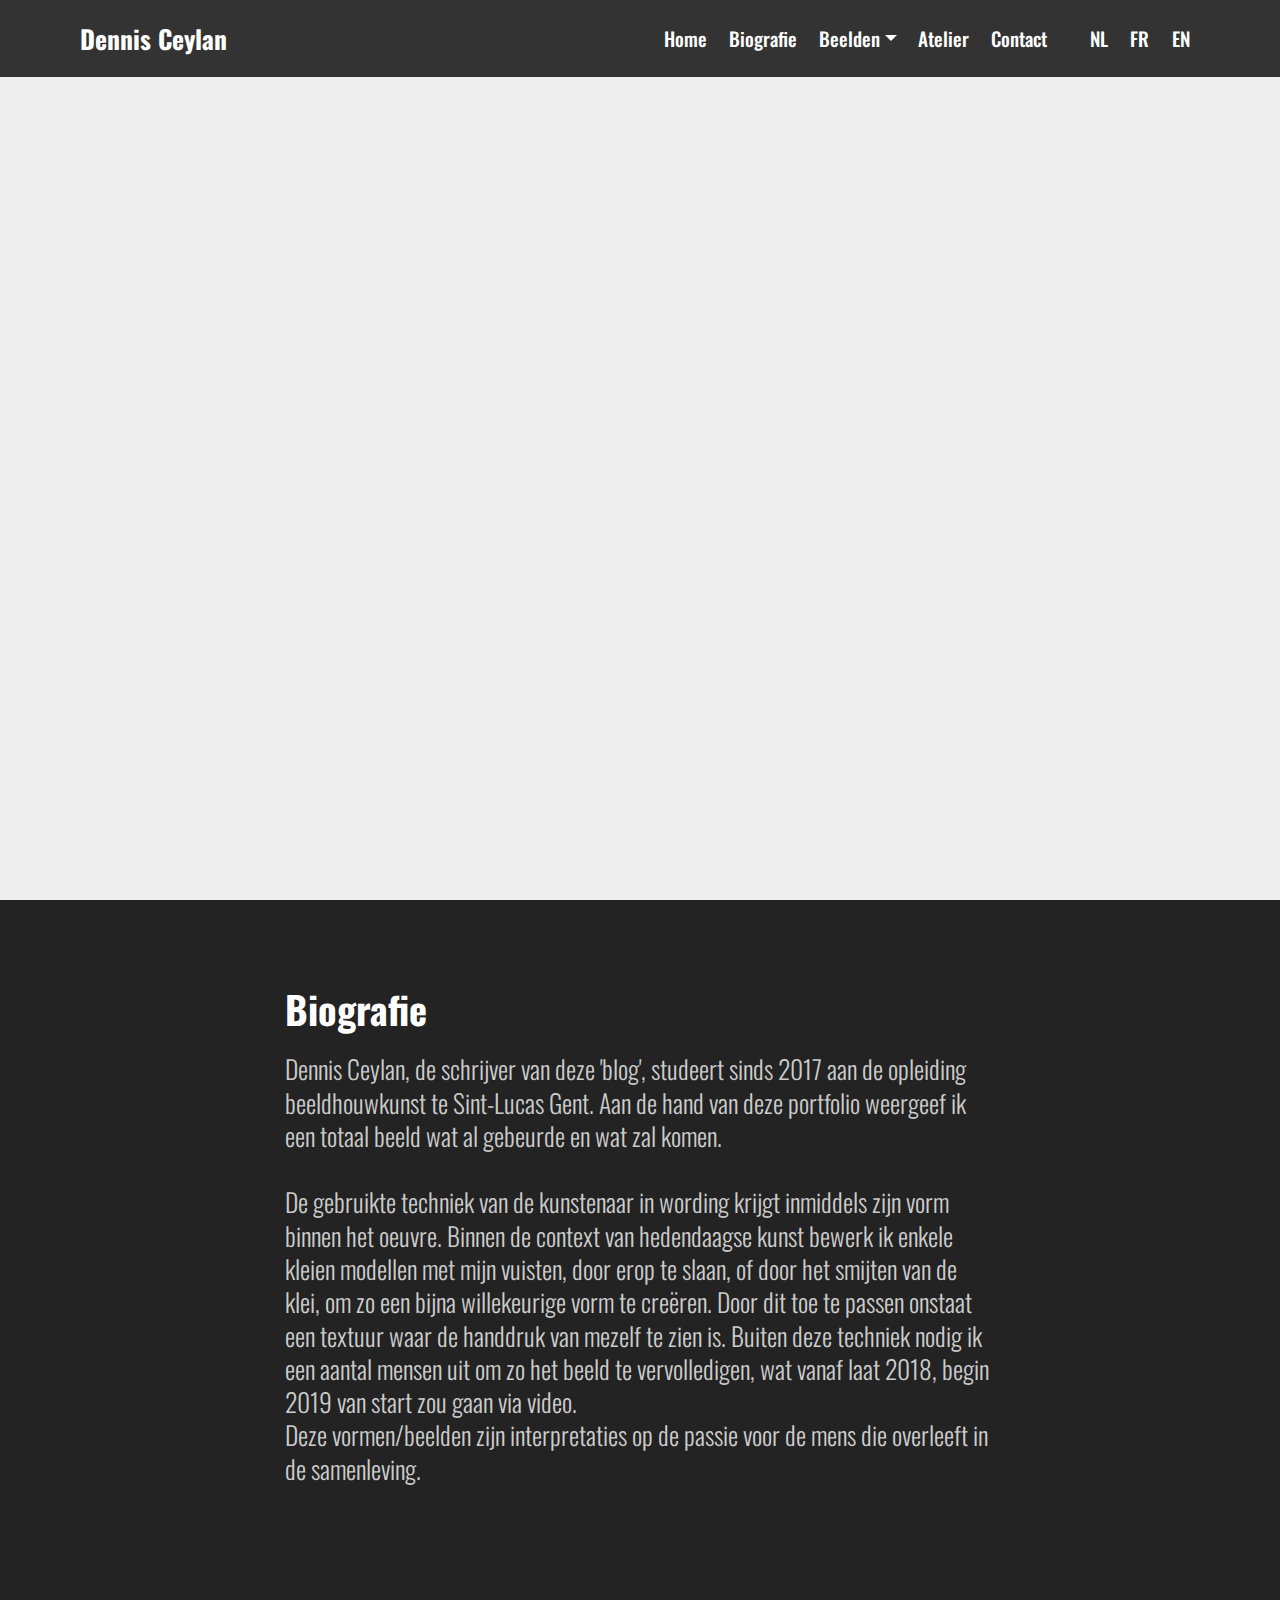
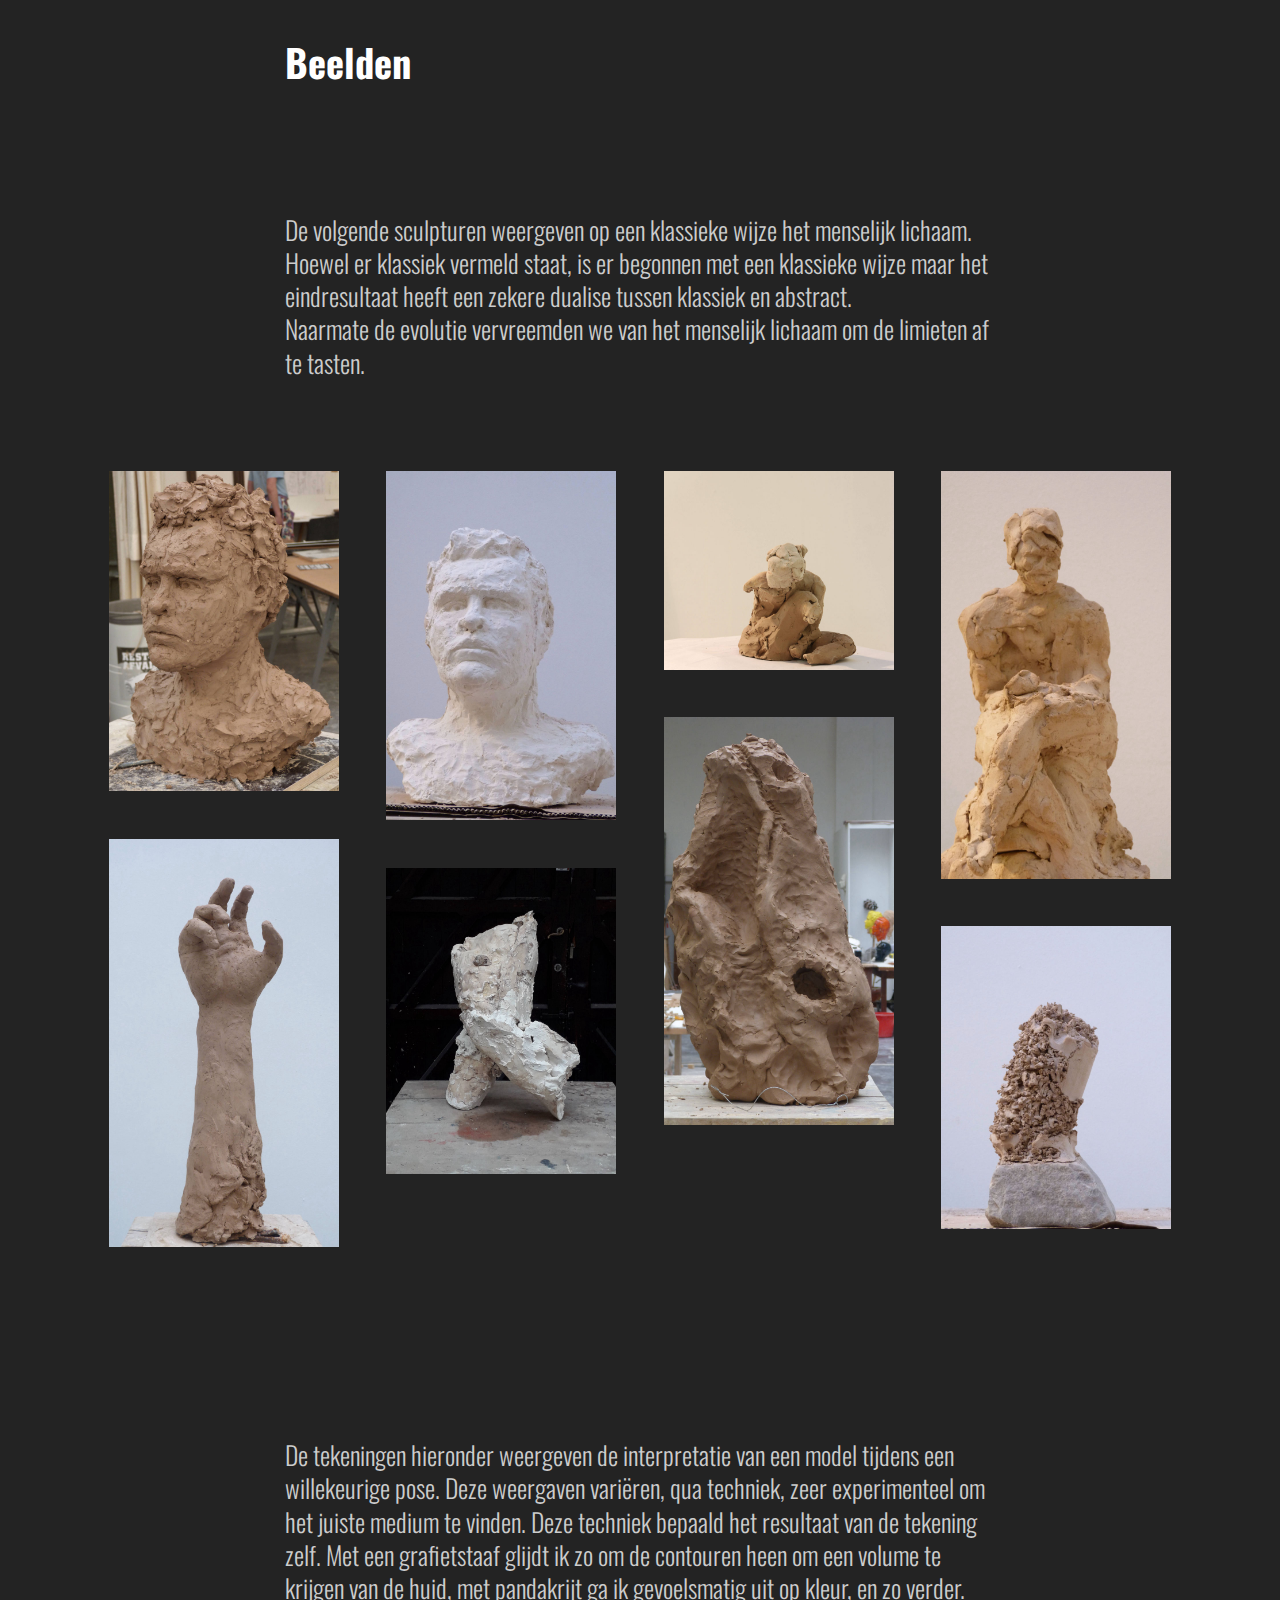
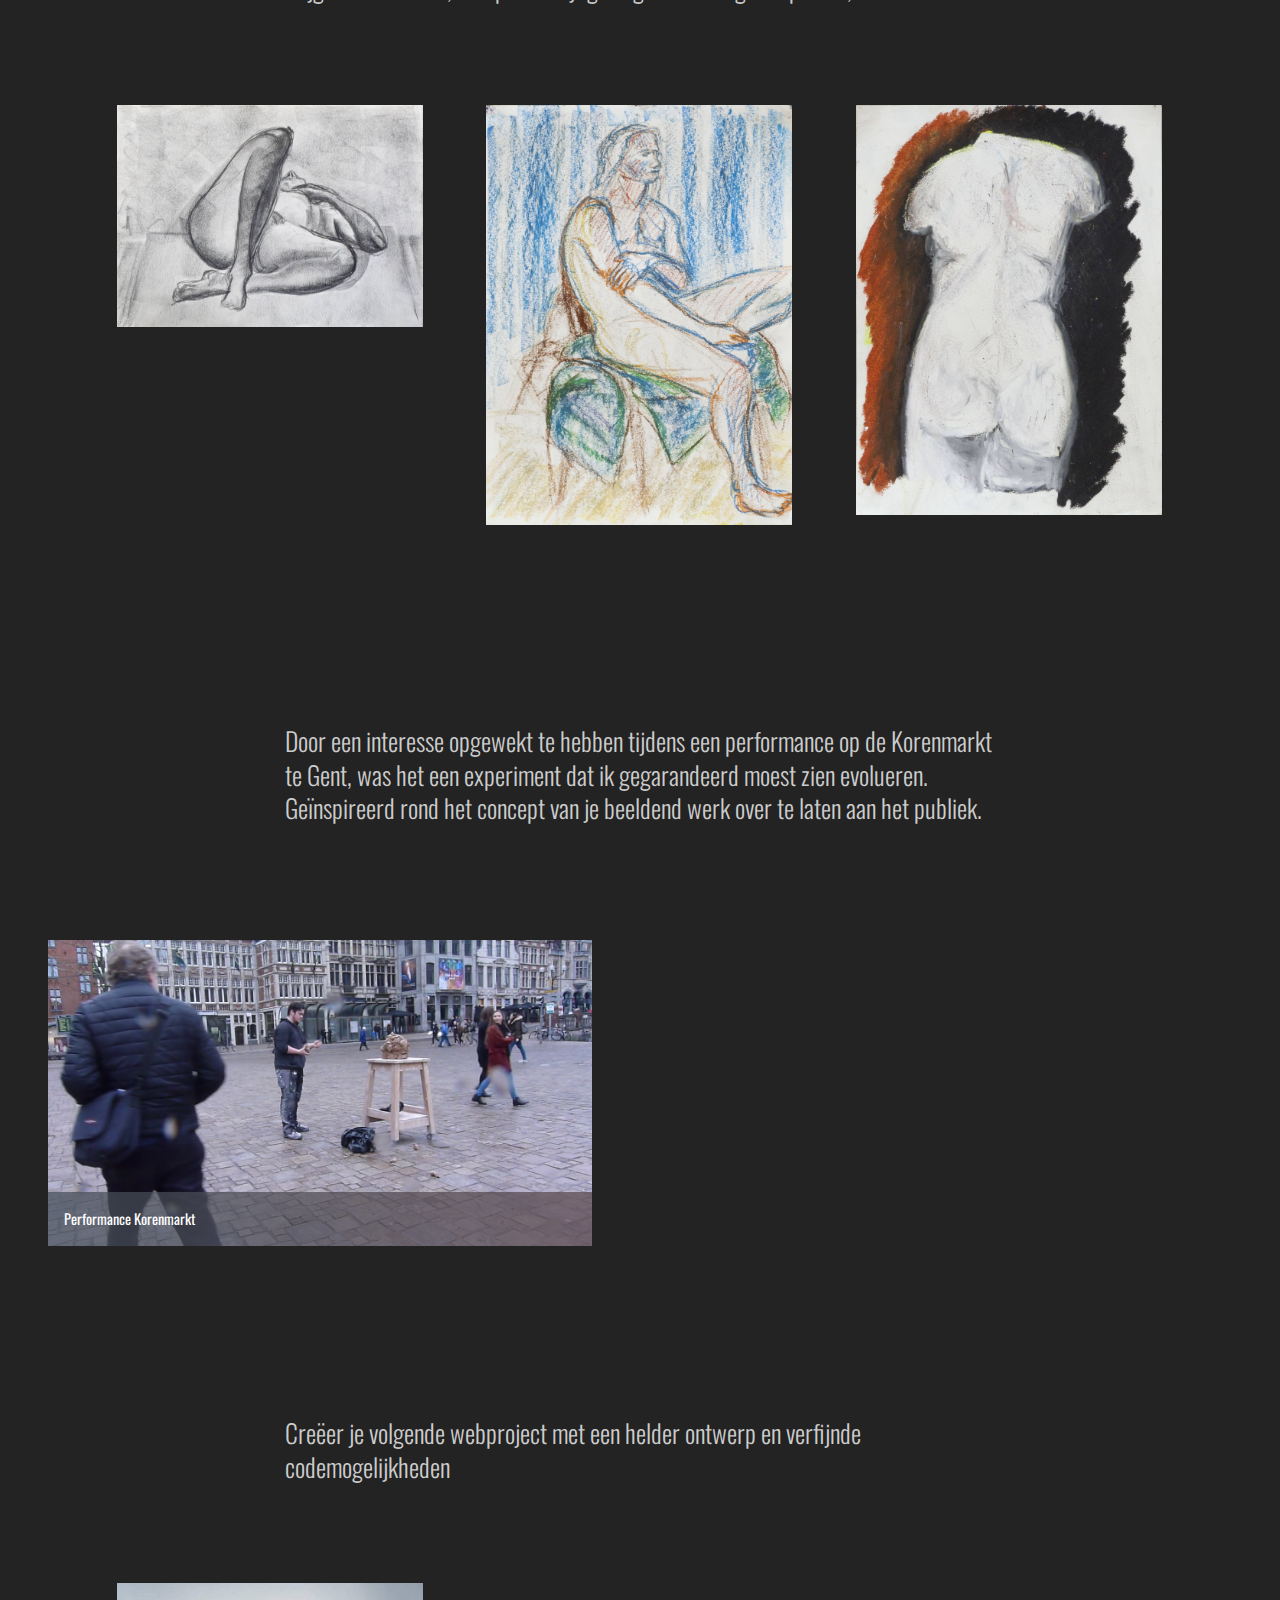
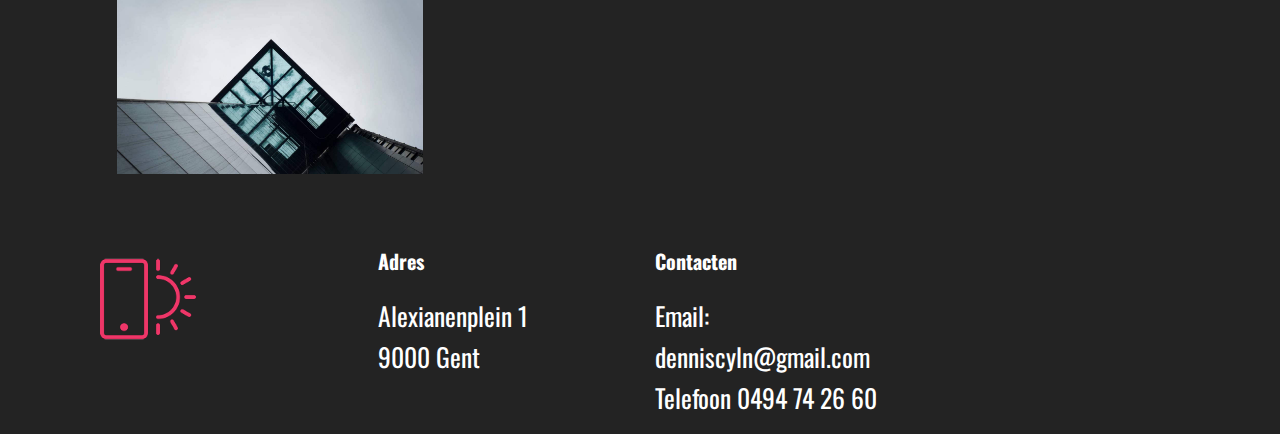
==== atelier.html @ 49f409d5 "create github pages" ====
<!DOCTYPE html>
<html >
<head>
  <!-- Site made with Mobirise Website Builder v4.8.6, https://mobirise.com -->
  <meta charset="UTF-8">
  <meta http-equiv="X-UA-Compatible" content="IE=edge">
  <meta name="generator" content="Mobirise v4.8.6, mobirise.com">
  <meta name="viewport" content="width=device-width, initial-scale=1, minimum-scale=1">
  <link rel="shortcut icon" href="assets/images/logo20.png" type="image/x-icon">
  <meta name="description" content="">
  <title>Atelier</title>
  <link rel="stylesheet" href="assets/web/assets/mobirise-icons/mobirise-icons.css">
  <link rel="stylesheet" href="assets/tether/tether.min.css">
  <link rel="stylesheet" href="assets/bootstrap/css/bootstrap.min.css">
  <link rel="stylesheet" href="assets/bootstrap/css/bootstrap-grid.min.css">
  <link rel="stylesheet" href="assets/bootstrap/css/bootstrap-reboot.min.css">
  <link rel="stylesheet" href="assets/dropdown/css/style.css">
  <link rel="stylesheet" href="assets/socicon/css/styles.css">
  <link rel="stylesheet" href="assets/theme/css/style.css">
  <link rel="stylesheet" href="assets/gallery/style.css">
  <link rel="stylesheet" href="assets/mobirise/css/mbr-additional.css" type="text/css">
  
  
  
</head>
<body>
  <section class="menu cid-rbng6ABgye" once="menu" id="menu1-8n">

    

    <nav class="navbar navbar-expand beta-menu navbar-dropdown align-items-center navbar-fixed-top navbar-toggleable-sm">
        <button class="navbar-toggler navbar-toggler-right" type="button" data-toggle="collapse" data-target="#navbarSupportedContent" aria-controls="navbarSupportedContent" aria-expanded="false" aria-label="Toggle navigation">
            <div class="hamburger">
                <span></span>
                <span></span>
                <span></span>
                <span></span>
            </div>
        </button>
        <div class="menu-logo">
            <div class="navbar-brand">
                
                <span class="navbar-caption-wrap"><a class="navbar-caption text-white display-7" href="index.html">
                        Dennis Ceylan</a></span>
            </div>
        </div>
        <div class="collapse navbar-collapse" id="navbarSupportedContent">
            <ul class="navbar-nav nav-dropdown nav-right" data-app-modern-menu="true"><li class="nav-item">
                    <a class="nav-link link text-white display-4" href="index.html">Home<span class="mbri-home mbr-iconfont mbr-iconfont-btn" style="font-size: 1px;"></span>
                        </a>
                </li><li class="nav-item"><a class="nav-link link text-white display-4" href="biografie.html#content4-7z">Biografie<span class="mbri-home mbr-iconfont mbr-iconfont-btn" style="font-size: 1px;"></span>
                        </a></li><li class="nav-item dropdown"><a class="nav-link link text-white dropdown-toggle display-4" href="beelden.html#content4-8d" data-toggle="dropdown-submenu" aria-expanded="false">Beelden<span class="mbri-home mbr-iconfont mbr-iconfont-btn" style="font-size: 1px;"></span>
                        </a><div class="dropdown-menu"><a class="text-white dropdown-item display-4" href="beelden.html">Sculpturen</a><a class="text-white dropdown-item display-4" href="beelden.html">Tekeningen</a><a class="text-white dropdown-item display-4" href="beelden.html">Video's</a></div></li><li class="nav-item"><a class="nav-link link text-white display-4" href="atelier.html#content4-8x">Atelier<span class="mbri-home mbr-iconfont mbr-iconfont-btn" style="font-size: 1px;"></span>
                        </a></li><li class="nav-item"><a class="nav-link link text-white display-4" href="contact.html#footer1-9c">Contact<span class="mbri-home mbr-iconfont mbr-iconfont-btn" style="font-size: 1px;"></span>
                        </a></li><li class="nav-item"><a class="nav-link link text-white display-4" href="https://mobirise.co">
                        </a></li>
                <li class="nav-item">
                    <a class="nav-link link text-white display-4" href="https://mobirise.co">
                        
                        NL</a>
                </li><li class="nav-item"><a class="nav-link link text-white display-4" href="https://mobirise.co"><span class="mbri-search mbr-iconfont mbr-iconfont-btn" style="font-size: 1px;"></span>
                        
                        FR</a></li><li class="nav-item"><a class="nav-link link text-white display-4" href="https://mobirise.co"><span class="mbri-search mbr-iconfont mbr-iconfont-btn" style="font-size: 1px;"></span>
                        
                        EN</a></li></ul>
            
        </div>
    </nav>
</section>

<section class="engine"><a href="https://mobirise.info/w">free html5 templates</a></section><section class="header9 cid-rbng6CJlDO mbr-fullscreen mbr-parallax-background" id="header9-8o">

    

    

    <div class="container">
        <div class="media-container-column mbr-white col-md-8">
            
            
            
            
        </div>
    </div>

    
</section>

<section class="mbr-section content4 cid-rbng6EublB" id="content4-8p">

    

    <div class="container">
        <div class="media-container-row">
            <div class="title col-12 col-md-8">
                <h2 class="align-center pb-3 mbr-fonts-style display-2"><strong>
                    Biografie</strong></h2>
                <h3 class="mbr-section-subtitle align-center mbr-light mbr-fonts-style display-5">
                    Dennis Ceylan, de schrijver van deze 'blog', studeert sinds 2017 aan de opleiding beeldhouwkunst te Sint-Lucas Gent. Aan de hand van deze portfolio weergeef ik een totaal beeld wat al gebeurde en wat zal komen.<br><br>De gebruikte techniek van de kunstenaar in wording krijgt inmiddels zijn vorm binnen het oeuvre. Binnen de context van hedendaagse kunst bewerk ik enkele kleien modellen met mijn vuisten, door erop te slaan, of door het smijten van de klei, om zo een bijna willekeurige vorm te creëren. Door dit toe te passen onstaat een textuur waar de handdruk van mezelf te zien is. Buiten deze techniek nodig ik een aantal mensen uit om zo het beeld te vervolledigen, wat vanaf laat 2018, begin 2019 van start zou gaan via video.<br>Deze vormen/beelden zijn interpretaties op de passie voor de mens die overleeft in de samenleving.</h3>
                
            </div>
        </div>
    </div>
</section>

<section class="mbr-section content4 cid-rbng6G2pfm" id="content4-8q">

    

    <div class="container">
        <div class="media-container-row">
            <div class="title col-12 col-md-8">
                <h2 class="align-center pb-3 mbr-fonts-style display-2"><strong>
                    Beelden</strong><strong><br></strong></h2>
                
                
            </div>
        </div>
    </div>
</section>

<section class="mbr-section content4 cid-rbng6HokgQ" id="content4-8r">

    

    <div class="container">
        <div class="media-container-row">
            <div class="title col-12 col-md-8">
                <h2 class="align-center pb-3 mbr-fonts-style display-2"><strong>
                    Sculpturen</strong></h2>
                <h3 class="mbr-section-subtitle align-center mbr-light mbr-fonts-style display-5">
                    De volgende sculpturen weergeven op een klassieke wijze het menselijk lichaam. Hoewel er klassiek vermeld staat, is er begonnen met een klassieke wijze maar het eindresultaat heeft een zekere dualise tussen klassiek en abstract.<br>Naarmate de evolutie vervreemden we van het menselijk lichaam om de limieten af te tasten.</h3>
                
            </div>
        </div>
    </div>
</section>

<section class="mbr-gallery mbr-slider-carousel cid-rbng6IDBQF" id="gallery2-8s">

    

    <div class="container">
        <div><!-- Filter --><!-- Gallery --><div class="mbr-gallery-row"><div class="mbr-gallery-layout-default"><div><div><div class="mbr-gallery-item mbr-gallery-item--p3" data-video-url="false" data-tags="Geweldige"><div href="#lb-gallery2-8s" data-slide-to="0" data-toggle="modal"><img src="assets/images/p1060889-2000x2791-800x1116.jpg" alt="" title=""><span class="icon-focus"></span></div></div><div class="mbr-gallery-item mbr-gallery-item--p3" data-video-url="false" data-tags="Sympathieke"><div href="#lb-gallery2-8s" data-slide-to="1" data-toggle="modal"><img src="assets/images/p1070436-1-2000x3553-800x1218.jpg" alt="" title=""><span class="icon-focus"></span></div></div><div class="mbr-gallery-item mbr-gallery-item--p3" data-video-url="false" data-tags="Creatieve"><div href="#lb-gallery2-8s" data-slide-to="2" data-toggle="modal"><img src="assets/images/img-3494-2000x1729-800x692.jpg" alt="" title=""><span class="icon-focus"></span></div></div><div class="mbr-gallery-item mbr-gallery-item--p3" data-video-url="false" data-tags="Bewegende"><div href="#lb-gallery2-8s" data-slide-to="3" data-toggle="modal"><img src="assets/images/p1070454-2000x3553-800x1421.jpg" alt="" title=""><span class="icon-focus"></span></div></div><div class="mbr-gallery-item mbr-gallery-item--p3" data-video-url="false" data-tags="Geweldige"><div href="#lb-gallery2-8s" data-slide-to="4" data-toggle="modal"><img src="assets/images/p1070773-2000x3553-800x1421.jpg" alt="" title=""><span class="icon-focus"></span></div></div><div class="mbr-gallery-item mbr-gallery-item--p3" data-video-url="false" data-tags="Geweldige"><div href="#lb-gallery2-8s" data-slide-to="5" data-toggle="modal"><img src="assets/images/p1070778-2000x3553-800x1421.jpg" alt="" title=""><span class="icon-focus"></span></div></div><div class="mbr-gallery-item mbr-gallery-item--p3" data-video-url="false" data-tags="Sympathieke"><div href="#lb-gallery2-8s" data-slide-to="6" data-toggle="modal"><img src="assets/images/20180330-103211-2000x2667-800x1067.jpg" alt="" title=""><span class="icon-focus"></span></div></div><div class="mbr-gallery-item mbr-gallery-item--p3" data-video-url="false" data-tags="Bewegende"><div href="#lb-gallery2-8s" data-slide-to="7" data-toggle="modal"><img src="assets/images/p1070438-1-2000x3553-800x1057.jpg" alt="" title=""><span class="icon-focus"></span></div></div></div></div><div class="clearfix"></div></div></div><!-- Lightbox --><div data-app-prevent-settings="" class="mbr-slider modal fade carousel slide" tabindex="-1" data-keyboard="true" data-interval="false" id="lb-gallery2-8s"><div class="modal-dialog"><div class="modal-content"><div class="modal-body"><div class="carousel-inner"><div class="carousel-item"><img src="assets/images/p1060889-2000x2791.jpg" alt="" title=""></div><div class="carousel-item"><img src="assets/images/p1070436-1-2000x3553.jpg" alt="" title=""></div><div class="carousel-item"><img src="assets/images/img-3494-2000x1729.jpg" alt="" title=""></div><div class="carousel-item"><img src="assets/images/p1070454-2000x3553.jpg" alt="" title=""></div><div class="carousel-item"><img src="assets/images/p1070773-2000x3553.jpg" alt="" title=""></div><div class="carousel-item"><img src="assets/images/p1070778-2000x3553.jpg" alt="" title=""></div><div class="carousel-item"><img src="assets/images/20180330-103211-2000x2667.jpg" alt="" title=""></div><div class="carousel-item active"><img src="assets/images/p1070438-1-2000x3553.jpg" alt="" title=""></div></div><a class="carousel-control carousel-control-prev" role="button" data-slide="prev" href="#lb-gallery2-8s"><span class="mbri-left mbr-iconfont" aria-hidden="true"></span><span class="sr-only">Previous</span></a><a class="carousel-control carousel-control-next" role="button" data-slide="next" href="#lb-gallery2-8s"><span class="mbri-right mbr-iconfont" aria-hidden="true"></span><span class="sr-only">Next</span></a><a class="close" href="#" role="button" data-dismiss="modal"><span class="sr-only">Close</span></a></div></div></div></div></div>
    </div>

</section>

<section class="mbr-section content4 cid-rbng6LvP4w" id="content4-8t">

    

    <div class="container">
        <div class="media-container-row">
            <div class="title col-12 col-md-8">
                <h2 class="align-center pb-3 mbr-fonts-style display-2"><strong>
                    Tekeningen</strong></h2>
                <h3 class="mbr-section-subtitle align-center mbr-light mbr-fonts-style display-5">De tekeningen hieronder weergeven de interpretatie van een model tijdens een willekeurige pose. Deze weergaven variëren, qua techniek, zeer experimenteel om het juiste medium te vinden. Deze techniek bepaald het resultaat van de tekening zelf. Met een grafietstaaf glijdt ik zo om de contouren heen om een volume te krijgen van de huid, met pandakrijt ga ik gevoelsmatig uit op kleur, en zo verder.</h3>
                
            </div>
        </div>
    </div>
</section>

<section class="mbr-gallery mbr-slider-carousel cid-rbng6N66Ef" id="gallery2-8u">

    

    <div class="container">
        <div><!-- Filter --><!-- Gallery --><div class="mbr-gallery-row"><div class="mbr-gallery-layout-default"><div><div><div class="mbr-gallery-item mbr-gallery-item--p4" data-video-url="false" data-tags="Geweldige"><div href="#lb-gallery2-8u" data-slide-to="0" data-toggle="modal"><img src="assets/images/p1080013-2000x1456-800x582.jpg" alt="" title=""><span class="icon-focus"></span></div></div><div class="mbr-gallery-item mbr-gallery-item--p4" data-video-url="false" data-tags="Sympathieke"><div href="#lb-gallery2-8u" data-slide-to="1" data-toggle="modal"><img src="assets/images/p1080017-2000x2747-800x1099.jpg" alt="" title=""><span class="icon-focus"></span></div></div><div class="mbr-gallery-item mbr-gallery-item--p4" data-video-url="false" data-tags="Creatieve"><div href="#lb-gallery2-8u" data-slide-to="2" data-toggle="modal"><img src="assets/images/p1080021-2000x2681-800x1072.jpg" alt="" title=""><span class="icon-focus"></span></div></div></div></div><div class="clearfix"></div></div></div><!-- Lightbox --><div data-app-prevent-settings="" class="mbr-slider modal fade carousel slide" tabindex="-1" data-keyboard="true" data-interval="false" id="lb-gallery2-8u"><div class="modal-dialog"><div class="modal-content"><div class="modal-body"><div class="carousel-inner"><div class="carousel-item"><img src="assets/images/p1080013-2000x1456.jpg" alt="" title=""></div><div class="carousel-item"><img src="assets/images/p1080017-2000x2747.jpg" alt="" title=""></div><div class="carousel-item active"><img src="assets/images/p1080021-2000x2681.jpg" alt="" title=""></div></div><a class="carousel-control carousel-control-prev" role="button" data-slide="prev" href="#lb-gallery2-8u"><span class="mbri-left mbr-iconfont" aria-hidden="true"></span><span class="sr-only">Previous</span></a><a class="carousel-control carousel-control-next" role="button" data-slide="next" href="#lb-gallery2-8u"><span class="mbri-right mbr-iconfont" aria-hidden="true"></span><span class="sr-only">Next</span></a><a class="close" href="#" role="button" data-dismiss="modal"><span class="sr-only">Close</span></a></div></div></div></div></div>
    </div>

</section>

<section class="mbr-section content4 cid-rbng6P8dSv" id="content4-8v">

    

    <div class="container">
        <div class="media-container-row">
            <div class="title col-12 col-md-8">
                <h2 class="align-center pb-3 mbr-fonts-style display-2"><strong>
                    Video's</strong></h2>
                <h3 class="mbr-section-subtitle align-center mbr-light mbr-fonts-style display-5">
                    Door een interesse opgewekt te hebben tijdens een performance op de Korenmarkt te Gent, was het een experiment dat ik gegarandeerd moest zien evolueren. Geïnspireerd rond het concept van je beeldend werk over te laten aan het publiek.<br></h3>
                
            </div>
        </div>
    </div>
</section>

<section class="mbr-gallery mbr-slider-carousel cid-rbng6QNBWq" id="gallery2-8w">

    

    <div>
        <div><!-- Filter --><!-- Gallery --><div class="mbr-gallery-row"><div class="mbr-gallery-layout-default"><div><div><div class="mbr-gallery-item mbr-gallery-item--p6 video-slide" data-video-url="https://www.youtube.com/watch?v=7JD_VLpK-Kc" data-tags="Geweldige"><div href="#lb-gallery2-8w" data-slide-to="0" data-toggle="modal"><div></div><img alt="" src="assets/images/mobirise2018115-1619462018-11-3-17-10-45.jpg"><span class="icon-video"></span><span class="mbr-gallery-title mbr-fonts-style display-7">Performance Korenmarkt</span></div></div></div></div><div class="clearfix"></div></div></div><!-- Lightbox --><div data-app-prevent-settings="" class="mbr-slider modal fade carousel slide" tabindex="-1" data-keyboard="true" data-interval="false" id="lb-gallery2-8w"><div class="modal-dialog"><div class="modal-content"><div class="modal-body"><div class="carousel-inner"><div class="carousel-item active video-container"><img src="assets/images/gallery00.jpg" alt="" title=""></div></div><a class="carousel-control carousel-control-prev" role="button" data-slide="prev" href="#lb-gallery2-8w"><span class="mbri-left mbr-iconfont" aria-hidden="true"></span><span class="sr-only">Previous</span></a><a class="carousel-control carousel-control-next" role="button" data-slide="next" href="#lb-gallery2-8w"><span class="mbri-right mbr-iconfont" aria-hidden="true"></span><span class="sr-only">Next</span></a><a class="close" href="#" role="button" data-dismiss="modal"><span class="sr-only">Close</span></a></div></div></div></div></div>
    </div>

</section>

<section class="mbr-section content4 cid-rbng6SAnlN" id="content4-8x">

    

    <div class="container">
        <div class="media-container-row">
            <div class="title col-12 col-md-8">
                <h2 class="align-center pb-3 mbr-fonts-style display-2"><strong>
                    Atelier</strong></h2>
                <h3 class="mbr-section-subtitle align-center mbr-light mbr-fonts-style display-5">
                    Creëer je volgende webproject met een helder ontwerp en verfijnde codemogelijkheden
                </h3>
                
            </div>
        </div>
    </div>
</section>

<section class="mbr-gallery mbr-slider-carousel cid-rbng6UgPOK" id="gallery2-8y">

    

    <div class="container">
        <div><!-- Filter --><!-- Gallery --><div class="mbr-gallery-row"><div class="mbr-gallery-layout-default"><div><div><div class="mbr-gallery-item mbr-gallery-item--p4" data-video-url="false" data-tags="Geweldige"><div href="#lb-gallery2-8y" data-slide-to="0" data-toggle="modal"><img src="assets/images/gallery00.jpg" alt="" title=""><span class="icon-focus"></span></div></div></div></div><div class="clearfix"></div></div></div><!-- Lightbox --><div data-app-prevent-settings="" class="mbr-slider modal fade carousel slide" tabindex="-1" data-keyboard="true" data-interval="false" id="lb-gallery2-8y"><div class="modal-dialog"><div class="modal-content"><div class="modal-body"><div class="carousel-inner"><div class="carousel-item active"><img src="assets/images/gallery00.jpg" alt="" title=""></div></div><a class="carousel-control carousel-control-prev" role="button" data-slide="prev" href="#lb-gallery2-8y"><span class="mbri-left mbr-iconfont" aria-hidden="true"></span><span class="sr-only">Previous</span></a><a class="carousel-control carousel-control-next" role="button" data-slide="next" href="#lb-gallery2-8y"><span class="mbri-right mbr-iconfont" aria-hidden="true"></span><span class="sr-only">Next</span></a><a class="close" href="#" role="button" data-dismiss="modal"><span class="sr-only">Close</span></a></div></div></div></div></div>
    </div>

</section>

<section class="cid-rbng6WcdGh" id="footer1-8z">

    

    

    <div class="container">
        <div class="media-container-row content text-white">
            <div class="col-12 col-md-3">
                <div class="media-wrap">
                    <a href="https://mobirise.co/">
                        <img src="assets/images/logo20.png" alt="Mobirise">
                    </a>
                </div>
            </div>
            <div class="col-12 col-md-3 mbr-fonts-style display-7">
                <h5 class="pb-3"><strong>
                    Adres
                </strong></h5>
                <p class="mbr-text">Alexianenplein 1<br>9000 Gent</p>
            </div>
            <div class="col-12 col-md-3 mbr-fonts-style display-7">
                <h5 class="pb-3"><strong>
                    Contacten
                </strong></h5>
                <p class="mbr-text">
                    Email: denniscyln@gmail.com
                    <br>Telefoon 0494 74 26 60<br></p>
            </div>
            <div class="col-12 col-md-3 mbr-fonts-style display-7">
                <h5 class="pb-3"></h5>
                <p class="mbr-text"></p>
            </div>
        </div>
        
    </div>
</section>


  <script src="assets/web/assets/jquery/jquery.min.js"></script>
  <script src="assets/popper/popper.min.js"></script>
  <script src="assets/tether/tether.min.js"></script>
  <script src="assets/bootstrap/js/bootstrap.min.js"></script>
  <script src="assets/smoothscroll/smooth-scroll.js"></script>
  <script src="assets/dropdown/js/script.min.js"></script>
  <script src="assets/touchswipe/jquery.touch-swipe.min.js"></script>
  <script src="assets/masonry/masonry.pkgd.min.js"></script>
  <script src="assets/imagesloaded/imagesloaded.pkgd.min.js"></script>
  <script src="assets/bootstrapcarouselswipe/bootstrap-carousel-swipe.js"></script>
  <script src="assets/vimeoplayer/jquery.mb.vimeo_player.js"></script>
  <script src="assets/parallax/jarallax.min.js"></script>
  <script src="assets/theme/js/script.js"></script>
  <script src="assets/gallery/player.min.js"></script>
  <script src="assets/gallery/script.js"></script>
  <script src="assets/slidervideo/script.js"></script>
  
  
</body>
</html>
---- assets/web/assets/mobirise-icons/mobirise-icons.css ----
@font-face {
  font-family: 'MobiriseIcons';
  src:  url('mobirise-icons.eot?spat4u');
  src:  url('mobirise-icons.eot?spat4u#iefix') format('embedded-opentype'),
    url('mobirise-icons.ttf?spat4u') format('truetype'),
    url('mobirise-icons.woff?spat4u') format('woff'),
    url('mobirise-icons.svg?spat4u#MobiriseIcons') format('svg');
  font-weight: normal;
  font-style: normal;
}

[class^="mbri-"], [class*=" mbri-"] {
  /* use !important to prevent issues with browser extensions that change fonts */
  font-family: MobiriseIcons !important;
  speak: none;
  font-style: normal;
  font-weight: normal;
  font-variant: normal;
  text-transform: none;
  line-height: 1;

  /* Better Font Rendering =========== */
  -webkit-font-smoothing: antialiased;
  -moz-osx-font-smoothing: grayscale;
}

.mbri-add-submenu:before {
  content: "\e900";
}
.mbri-alert:before {
  content: "\e901";
}
.mbri-align-center:before {
  content: "\e902";
}
.mbri-align-justify:before {
  content: "\e903";
}
.mbri-align-left:before {
  content: "\e904";
}
.mbri-align-right:before {
  content: "\e905";
}
.mbri-android:before {
  content: "\e906";
}
.mbri-apple:before {
  content: "\e907";
}
.mbri-arrow-down:before {
  content: "\e908";
}
.mbri-arrow-next:before {
  content: "\e909";
}
.mbri-arrow-prev:before {
  content: "\e90a";
}
.mbri-arrow-up:before {
  content: "\e90b";
}
.mbri-bold:before {
  content: "\e90c";
}
.mbri-bookmark:before {
  content: "\e90d";
}
.mbri-bootstrap:before {
  content: "\e90e";
}
.mbri-briefcase:before {
  content: "\e90f";
}
.mbri-browse:before {
  content: "\e910";
}
.mbri-bulleted-list:before {
  content: "\e911";
}
.mbri-calendar:before {
  content: "\e912";
}
.mbri-camera:before {
  content: "\e913";
}
.mbri-cart-add:before {
  content: "\e914";
}
.mbri-cart-full:before {
  content: "\e915";
}
.mbri-cash:before {
  content: "\e916";
}
.mbri-change-style:before {
  content: "\e917";
}
.mbri-chat:before {
  content: "\e918";
}
.mbri-clock:before {
  content: "\e919";
}
.mbri-close:before {
  content: "\e91a";
}
.mbri-cloud:before {
  content: "\e91b";
}
.mbri-code:before {
  content: "\e91c";
}
.mbri-contact-form:before {
  content: "\e91d";
}
.mbri-credit-card:before {
  content: "\e91e";
}
.mbri-cursor-click:before {
  content: "\e91f";
}
.mbri-cust-feedback:before {
  content: "\e920";
}
.mbri-database:before {
  content: "\e921";
}
.mbri-delivery:before {
  content: "\e922";
}
.mbri-desktop:before {
  content: "\e923";
}
.mbri-devices:before {
  content: "\e924";
}
.mbri-down:before {
  content: "\e925";
}
.mbri-download:before {
  content: "\e989";
}
.mbri-drag-n-drop:before {
  content: "\e927";
}
.mbri-drag-n-drop2:before {
  content: "\e928";
}
.mbri-edit:before {
  content: "\e929";
}
.mbri-edit2:before {
  content: "\e92a";
}
.mbri-error:before {
  content: "\e92b";
}
.mbri-extension:before {
  content: "\e92c";
}
.mbri-features:before {
  content: "\e92d";
}
.mbri-file:before {
  content: "\e92e";
}
.mbri-flag:before {
  content: "\e92f";
}
.mbri-folder:before {
  content: "\e930";
}
.mbri-gift:before {
  content: "\e931";
}
.mbri-github:before {
  content: "\e932";
}
.mbri-globe:before {
  content: "\e933";
}
.mbri-globe-2:before {
  content: "\e934";
}
.mbri-growing-chart:before {
  content: "\e935";
}
.mbri-hearth:before {
  content: "\e936";
}
.mbri-help:before {
  content: "\e937";
}
.mbri-home:before {
  content: "\e938";
}
.mbri-hot-cup:before {
  content: "\e939";
}
.mbri-idea:before {
  content: "\e93a";
}
.mbri-image-gallery:before {
  content: "\e93b";
}
.mbri-image-slider:before {
  content: "\e93c";
}
.mbri-info:before {
  content: "\e93d";
}
.mbri-italic:before {
  content: "\e93e";
}
.mbri-key:before {
  content: "\e93f";
}
.mbri-laptop:before {
  content: "\e940";
}
.mbri-layers:before {
  content: "\e941";
}
.mbri-left-right:before {
  content: "\e942";
}
.mbri-left:before {
  content: "\e943";
}
.mbri-letter:before {
  content: "\e944";
}
.mbri-like:before {
  content: "\e945";
}
.mbri-link:before {
  content: "\e946";
}
.mbri-lock:before {
  content: "\e947";
}
.mbri-login:before {
  content: "\e948";
}
.mbri-logout:before {
  content: "\e949";
}
.mbri-magic-stick:before {
  content: "\e94a";
}
.mbri-map-pin:before {
  content: "\e94b";
}
.mbri-menu:before {
  content: "\e94c";
}
.mbri-mobile:before {
  content: "\e94d";
}
.mbri-mobile2:before {
  content: "\e94e";
}
.mbri-mobirise:before {
  content: "\e94f";
}
.mbri-more-horizontal:before {
  content: "\e950";
}
.mbri-more-vertical:before {
  content: "\e951";
}
.mbri-music:before {
  content: "\e952";
}
.mbri-new-file:before {
  content: "\e953";
}
.mbri-numbered-list:before {
  content: "\e954";
}
.mbri-opened-folder:before {
  content: "\e955";
}
.mbri-pages:before {
  content: "\e956";
}
.mbri-paper-plane:before {
  content: "\e957";
}
.mbri-paperclip:before {
  content: "\e958";
}
.mbri-photo:before {
  content: "\e959";
}
.mbri-photos:before {
  content: "\e95a";
}
.mbri-pin:before {
  content: "\e95b";
}
.mbri-play:before {
  content: "\e95c";
}
.mbri-plus:before {
  content: "\e95d";
}
.mbri-preview:before {
  content: "\e95e";
}
.mbri-print:before {
  content: "\e95f";
}
.mbri-protect:before {
  content: "\e960";
}
.mbri-question:before {
  content: "\e961";
}
.mbri-quote-left:before {
  content: "\e962";
}
.mbri-quote-right:before {
  content: "\e963";
}
.mbri-refresh:before {
  content: "\e964";
}
.mbri-responsive:before {
  content: "\e965";
}
.mbri-right:before {
  content: "\e966";
}
.mbri-rocket:before {
  content: "\e967";
}
.mbri-sad-face:before {
  content: "\e968";
}
.mbri-sale:before {
  content: "\e969";
}
.mbri-save:before {
  content: "\e96a";
}
.mbri-search:before {
  content: "\e96b";
}
.mbri-setting:before {
  content: "\e96c";
}
.mbri-setting2:before {
  content: "\e96d";
}
.mbri-setting3:before {
  content: "\e96e";
}
.mbri-share:before {
  content: "\e96f";
}
.mbri-shopping-bag:before {
  content: "\e970";
}
.mbri-shopping-basket:before {
  content: "\e971";
}
.mbri-shopping-cart:before {
  content: "\e972";
}
.mbri-sites:before {
  content: "\e973";
}
.mbri-smile-face:before {
  content: "\e974";
}
.mbri-speed:before {
  content: "\e975";
}
.mbri-star:before {
  content: "\e976";
}
.mbri-success:before {
  content: "\e977";
}
.mbri-sun:before {
  content: "\e978";
}
.mbri-sun2:before {
  content: "\e979";
}
.mbri-tablet:before {
  content: "\e97a";
}
.mbri-tablet-vertical:before {
  content: "\e97b";
}
.mbri-target:before {
  content: "\e97c";
}
.mbri-timer:before {
  content: "\e97d";
}
.mbri-to-ftp:before {
  content: "\e97e";
}
.mbri-to-local-drive:before {
  content: "\e97f";
}
.mbri-touch-swipe:before {
  content: "\e980";
}
.mbri-touch:before {
  content: "\e981";
}
.mbri-trash:before {
  content: "\e982";
}
.mbri-underline:before {
  content: "\e983";
}
.mbri-unlink:before {
  content: "\e984";
}
.mbri-unlock:before {
  content: "\e985";
}
.mbri-up-down:before {
  content: "\e986";
}
.mbri-up:before {
  content: "\e987";
}
.mbri-update:before {
  content: "\e988";
}
.mbri-upload:before {
 content: "\e926"; 
}
.mbri-user:before {
  content: "\e98a";
}
.mbri-user2:before {
  content: "\e98b";
}
.mbri-users:before {
  content: "\e98c";
}
.mbri-video:before {
  content: "\e98d";
}
.mbri-video-play:before {
  content: "\e98e";
}
.mbri-watch:before {
  content: "\e98f";
}
.mbri-website-theme:before {
  content: "\e990";
}
.mbri-wifi:before {
  content: "\e991";
}
.mbri-windows:before {
  content: "\e992";
}
.mbri-zoom-out:before {
  content: "\e993";
}
.mbri-redo:before {
  content: "\e994";
}
.mbri-undo:before {
  content: "\e995";
}
---- assets/dropdown/css/style.css ----
.navbar-dropdown {
  left: 0;
  padding: 0;
  position: absolute;
  right: 0;
  top: 0;
  transition: all 0.45s ease;
  z-index: 1030;
  background: #282828; }
  .navbar-dropdown .navbar-logo {
    margin-right: 0.8rem;
    transition: margin 0.3s ease-in-out;
    vertical-align: middle; }
    .navbar-dropdown .navbar-logo img {
      height: 3.125rem;
      transition: all 0.3s ease-in-out; }
    .navbar-dropdown .navbar-logo.mbr-iconfont {
      font-size: 3.125rem;
      line-height: 3.125rem; }
  .navbar-dropdown .navbar-caption {
    font-weight: 700;
    white-space: normal;
    vertical-align: -4px;
    line-height: 3.125rem !important; }
    .navbar-dropdown .navbar-caption, .navbar-dropdown .navbar-caption:hover {
      color: inherit;
      text-decoration: none; }
  .navbar-dropdown .mbr-iconfont + .navbar-caption {
    vertical-align: -1px; }
  .navbar-dropdown.navbar-fixed-top {
    position: fixed; }
  .navbar-dropdown .navbar-brand span {
    vertical-align: -4px; }
  .navbar-dropdown.bg-color.transparent {
    background: none; }
  .navbar-dropdown.navbar-short .navbar-brand {
    padding: 0.625rem 0; }
    .navbar-dropdown.navbar-short .navbar-brand span {
      vertical-align: -1px; }
  .navbar-dropdown.navbar-short .navbar-caption {
    line-height: 2.375rem !important;
    vertical-align: -2px; }
  .navbar-dropdown.navbar-short .navbar-logo {
    margin-right: 0.5rem; }
    .navbar-dropdown.navbar-short .navbar-logo img {
      height: 2.375rem; }
    .navbar-dropdown.navbar-short .navbar-logo.mbr-iconfont {
      font-size: 2.375rem;
      line-height: 2.375rem; }
  .navbar-dropdown.navbar-short .mbr-table-cell {
    height: 3.625rem; }
  .navbar-dropdown .navbar-close {
    left: 0.6875rem;
    position: fixed;
    top: 0.75rem;
    z-index: 1000; }
  .navbar-dropdown .hamburger-icon {
    content: "";
    display: inline-block;
    vertical-align: middle;
    width: 16px;
    -webkit-box-shadow: 0 -6px 0 1px #282828,0 0 0 1px #282828,0 6px 0 1px #282828;
    -moz-box-shadow: 0 -6px 0 1px #282828,0 0 0 1px #282828,0 6px 0 1px #282828;
    box-shadow: 0 -6px 0 1px #282828,0 0 0 1px #282828,0 6px 0 1px #282828; }

.dropdown-menu .dropdown-toggle[data-toggle="dropdown-submenu"]::after {
  border-bottom: 0.35em solid transparent;
  border-left: 0.35em solid;
  border-right: 0;
  border-top: 0.35em solid transparent;
  margin-left: 0.3rem; }

.dropdown-menu .dropdown-item:focus {
  outline: 0; }

.nav-dropdown {
  font-size: 0.75rem;
  font-weight: 500;
  height: auto !important; }
  .nav-dropdown .nav-btn {
    padding-left: 1rem; }
  .nav-dropdown .link {
    margin: .667em 1.667em;
    font-weight: 500;
    padding: 0;
    transition: color .2s ease-in-out; }
    .nav-dropdown .link.dropdown-toggle {
      margin-right: 2.583em; }
      .nav-dropdown .link.dropdown-toggle::after {
        margin-left: .25rem;
        border-top: 0.35em solid;
        border-right: 0.35em solid transparent;
        border-left: 0.35em solid transparent;
        border-bottom: 0; }
      .nav-dropdown .link.dropdown-toggle[aria-expanded="true"] {
        margin: 0;
        padding: 0.667em 3.263em  0.667em 1.667em; }
  .nav-dropdown .link::after,
  .nav-dropdown .dropdown-item::after {
    color: inherit; }
  .nav-dropdown .btn {
    font-size: 0.75rem;
    font-weight: 700;
    letter-spacing: 0;
    margin-bottom: 0;
    padding-left: 1.25rem;
    padding-right: 1.25rem; }
  .nav-dropdown .dropdown-menu {
    border-radius: 0;
    border: 0;
    left: 0;
    margin: 0;
    padding-bottom: 1.25rem;
    padding-top: 1.25rem;
    position: relative; }
  .nav-dropdown .dropdown-submenu {
    margin-left: 0.125rem;
    top: 0; }
  .nav-dropdown .dropdown-item {
    font-weight: 500;
    line-height: 2;
    padding: 0.3846em 4.615em 0.3846em 1.5385em;
    position: relative;
    transition: color .2s ease-in-out, background-color .2s ease-in-out; }
    .nav-dropdown .dropdown-item::after {
      margin-top: -0.3077em;
      position: absolute;
      right: 1.1538em;
      top: 50%; }
    .nav-dropdown .dropdown-item:focus, .nav-dropdown .dropdown-item:hover {
      background: none; }

@media (max-width: 767px) {
  .nav-dropdown.navbar-toggleable-sm {
    bottom: 0;
    display: none;
    left: 0;
    overflow-x: hidden;
    position: fixed;
    top: 0;
    transform: translateX(-100%);
    -ms-transform: translateX(-100%);
    -webkit-transform: translateX(-100%);
    width: 18.75rem;
    z-index: 999; } }
.nav-dropdown.navbar-toggleable-xl {
  bottom: 0;
  display: none;
  left: 0;
  overflow-x: hidden;
  position: fixed;
  top: 0;
  transform: translateX(-100%);
  -ms-transform: translateX(-100%);
  -webkit-transform: translateX(-100%);
  width: 18.75rem;
  z-index: 999; }

.nav-dropdown-sm {
  display: block !important;
  overflow-x: hidden;
  overflow: auto;
  padding-top: 3.875rem; }
  .nav-dropdown-sm::after {
    content: "";
    display: block;
    height: 3rem;
    width: 100%; }
  .nav-dropdown-sm.collapse.in ~ .navbar-close {
    display: block !important; }
  .nav-dropdown-sm.collapsing, .nav-dropdown-sm.collapse.in {
    transform: translateX(0);
    -ms-transform: translateX(0);
    -webkit-transform: translateX(0);
    transition: all 0.25s ease-out;
    -webkit-transition: all 0.25s ease-out;
    background: #282828; }
  .nav-dropdown-sm.collapsing[aria-expanded="false"] {
    transform: translateX(-100%);
    -ms-transform: translateX(-100%);
    -webkit-transform: translateX(-100%); }
  .nav-dropdown-sm .nav-item {
    display: block;
    margin-left: 0 !important;
    padding-left: 0; }
  .nav-dropdown-sm .link,
  .nav-dropdown-sm .dropdown-item {
    border-top: 1px dotted rgba(255, 255, 255, 0.1);
    font-size: 0.8125rem;
    line-height: 1.6;
    margin: 0 !important;
    padding: 0.875rem 2.4rem 0.875rem 1.5625rem !important;
    position: relative;
    white-space: normal; }
    .nav-dropdown-sm .link:focus, .nav-dropdown-sm .link:hover,
    .nav-dropdown-sm .dropdown-item:focus,
    .nav-dropdown-sm .dropdown-item:hover {
      background: rgba(0, 0, 0, 0.2) !important;
      color: #c0a375; }
  .nav-dropdown-sm .nav-btn {
    position: relative;
    padding: 1.5625rem 1.5625rem 0 1.5625rem; }
    .nav-dropdown-sm .nav-btn::before {
      border-top: 1px dotted rgba(255, 255, 255, 0.1);
      content: "";
      left: 0;
      position: absolute;
      top: 0;
      width: 100%; }
    .nav-dropdown-sm .nav-btn + .nav-btn {
      padding-top: 0.625rem; }
      .nav-dropdown-sm .nav-btn + .nav-btn::before {
        display: none; }
  .nav-dropdown-sm .btn {
    padding: 0.625rem 0; }
  .nav-dropdown-sm .dropdown-toggle[data-toggle="dropdown-submenu"]::after {
    margin-left: .25rem;
    border-top: 0.35em solid;
    border-right: 0.35em solid transparent;
    border-left: 0.35em solid transparent;
    border-bottom: 0; }
  .nav-dropdown-sm .dropdown-toggle[data-toggle="dropdown-submenu"][aria-expanded="true"]::after {
    border-top: 0;
    border-right: 0.35em solid transparent;
    border-left: 0.35em solid transparent;
    border-bottom: 0.35em solid; }
  .nav-dropdown-sm .dropdown-menu {
    margin: 0;
    padding: 0;
    position: relative;
    top: 0;
    left: 0;
    width: 100%;
    border: 0;
    float: none;
    border-radius: 0;
    background: none; }
  .nav-dropdown-sm .dropdown-submenu {
    left: 100%;
    margin-left: 0.125rem;
    margin-top: -1.25rem;
    top: 0; }

.navbar-toggleable-sm .nav-dropdown .dropdown-menu {
  position: absolute; }

.navbar-toggleable-sm .nav-dropdown .dropdown-submenu {
  left: 100%;
  margin-left: 0.125rem;
  margin-top: -1.25rem;
  top: 0; }

.navbar-toggleable-sm.opened .nav-dropdown .dropdown-menu {
  position: relative; }

.navbar-toggleable-sm.opened .nav-dropdown .dropdown-submenu {
  left: 0;
  margin-left: 00rem;
  margin-top: 0rem;
  top: 0; }

.is-builder .nav-dropdown.collapsing {
  transition: none !important; }

/*# sourceMappingURL=style.css.map */
---- assets/socicon/css/styles.css ----
@charset "UTF-8";

@font-face {
  font-family: "socicon";
  src:url("../fonts/socicon.eot");
  src:url("../fonts/socicon.eot?#iefix") format("embedded-opentype"),
    url("../fonts/socicon.woff") format("woff"),
    url("../fonts/socicon.ttf") format("truetype"),
    url("../fonts/socicon.svg#socicon") format("svg");
  font-weight: normal;
  font-style: normal;

}

[data-icon]:before {
  font-family: "socicon" !important;
  content: attr(data-icon);
  font-style: normal !important;
  font-weight: normal !important;
  font-variant: normal !important;
  text-transform: none !important;
  speak: none;
  line-height: 1;
  -webkit-font-smoothing: antialiased;
  -moz-osx-font-smoothing: grayscale;
}

[class^="socicon-"]:before,
[class*=" socicon-"]:before {
  font-family: "socicon" !important;
  font-style: normal !important;
  font-weight: normal !important;
  font-variant: normal !important;
  text-transform: none !important;
  speak: none;
  line-height: 1;
  -webkit-font-smoothing: antialiased;
  -moz-osx-font-smoothing: grayscale;
}

.socicon-modelmayhem:before {
  content: "\e000";
}
.socicon-mixcloud:before {
  content: "\e001";
}
.socicon-drupal:before {
  content: "\e002";
}
.socicon-swarm:before {
  content: "\e003";
}
.socicon-istock:before {
  content: "\e004";
}
.socicon-yammer:before {
  content: "\e005";
}
.socicon-ello:before {
  content: "\e006";
}
.socicon-stackoverflow:before {
  content: "\e007";
}
.socicon-persona:before {
  content: "\e008";
}
.socicon-triplej:before {
  content: "\e009";
}
.socicon-houzz:before {
  content: "\e00a";
}
.socicon-rss:before {
  content: "\e00b";
}
.socicon-paypal:before {
  content: "\e00c";
}
.socicon-odnoklassniki:before {
  content: "\e00d";
}
.socicon-airbnb:before {
  content: "\e00e";
}
.socicon-periscope:before {
  content: "\e00f";
}
.socicon-outlook:before {
  content: "\e010";
}
.socicon-coderwall:before {
  content: "\e011";
}
.socicon-tripadvisor:before {
  content: "\e012";
}
.socicon-appnet:before {
  content: "\e013";
}
.socicon-goodreads:before {
  content: "\e014";
}
.socicon-tripit:before {
  content: "\e015";
}
.socicon-lanyrd:before {
  content: "\e016";
}
.socicon-slideshare:before {
  content: "\e017";
}
.socicon-buffer:before {
  content: "\e018";
}
.socicon-disqus:before {
  content: "\e019";
}
.socicon-vkontakte:before {
  content: "\e01a";
}
.socicon-whatsapp:before {
  content: "\e01b";
}
.socicon-patreon:before {
  content: "\e01c";
}
.socicon-storehouse:before {
  content: "\e01d";
}
.socicon-pocket:before {
  content: "\e01e";
}
.socicon-mail:before {
  content: "\e01f";
}
.socicon-blogger:before {
  content: "\e020";
}
.socicon-technorati:before {
  content: "\e021";
}
.socicon-reddit:before {
  content: "\e022";
}
.socicon-dribbble:before {
  content: "\e023";
}
.socicon-stumbleupon:before {
  content: "\e024";
}
.socicon-digg:before {
  content: "\e025";
}
.socicon-envato:before {
  content: "\e026";
}
.socicon-behance:before {
  content: "\e027";
}
.socicon-delicious:before {
  content: "\e028";
}
.socicon-deviantart:before {
  content: "\e029";
}
.socicon-forrst:before {
  content: "\e02a";
}
.socicon-play:before {
  content: "\e02b";
}
.socicon-zerply:before {
  content: "\e02c";
}
.socicon-wikipedia:before {
  content: "\e02d";
}
.socicon-apple:before {
  content: "\e02e";
}
.socicon-flattr:before {
  content: "\e02f";
}
.socicon-github:before {
  content: "\e030";
}
.socicon-renren:before {
  content: "\e031";
}
.socicon-friendfeed:before {
  content: "\e032";
}
.socicon-newsvine:before {
  content: "\e033";
}
.socicon-identica:before {
  content: "\e034";
}
.socicon-bebo:before {
  content: "\e035";
}
.socicon-zynga:before {
  content: "\e036";
}
.socicon-steam:before {
  content: "\e037";
}
.socicon-xbox:before {
  content: "\e038";
}
.socicon-windows:before {
  content: "\e039";
}
.socicon-qq:before {
  content: "\e03a";
}
.socicon-douban:before {
  content: "\e03b";
}
.socicon-meetup:before {
  content: "\e03c";
}
.socicon-playstation:before {
  content: "\e03d";
}
.socicon-android:before {
  content: "\e03e";
}
.socicon-snapchat:before {
  content: "\e03f";
}
.socicon-twitter:before {
  content: "\e040";
}
.socicon-facebook:before {
  content: "\e041";
}
.socicon-googleplus:before {
  content: "\e042";
}
.socicon-pinterest:before {
  content: "\e043";
}
.socicon-foursquare:before {
  content: "\e044";
}
.socicon-yahoo:before {
  content: "\e045";
}
.socicon-skype:before {
  content: "\e046";
}
.socicon-yelp:before {
  content: "\e047";
}
.socicon-feedburner:before {
  content: "\e048";
}
.socicon-linkedin:before {
  content: "\e049";
}
.socicon-viadeo:before {
  content: "\e04a";
}
.socicon-xing:before {
  content: "\e04b";
}
.socicon-myspace:before {
  content: "\e04c";
}
.socicon-soundcloud:before {
  content: "\e04d";
}
.socicon-spotify:before {
  content: "\e04e";
}
.socicon-grooveshark:before {
  content: "\e04f";
}
.socicon-lastfm:before {
  content: "\e050";
}
.socicon-youtube:before {
  content: "\e051";
}
.socicon-vimeo:before {
  content: "\e052";
}
.socicon-dailymotion:before {
  content: "\e053";
}
.socicon-vine:before {
  content: "\e054";
}
.socicon-flickr:before {
  content: "\e055";
}
.socicon-500px:before {
  content: "\e056";
}
.socicon-wordpress:before {
  content: "\e058";
}
.socicon-tumblr:before {
  content: "\e059";
}
.socicon-twitch:before {
  content: "\e05a";
}
.socicon-8tracks:before {
  content: "\e05b";
}
.socicon-amazon:before {
  content: "\e05c";
}
.socicon-icq:before {
  content: "\e05d";
}
.socicon-smugmug:before {
  content: "\e05e";
}
.socicon-ravelry:before {
  content: "\e05f";
}
.socicon-weibo:before {
  content: "\e060";
}
.socicon-baidu:before {
  content: "\e061";
}
.socicon-angellist:before {
  content: "\e062";
}
.socicon-ebay:before {
  content: "\e063";
}
.socicon-imdb:before {
  content: "\e064";
}
.socicon-stayfriends:before {
  content: "\e065";
}
.socicon-residentadvisor:before {
  content: "\e066";
}
.socicon-google:before {
  content: "\e067";
}
.socicon-yandex:before {
  content: "\e068";
}
.socicon-sharethis:before {
  content: "\e069";
}
.socicon-bandcamp:before {
  content: "\e06a";
}
.socicon-itunes:before {
  content: "\e06b";
}
.socicon-deezer:before {
  content: "\e06c";
}
.socicon-telegram:before {
  content: "\e06e";
}
.socicon-openid:before {
  content: "\e06f";
}
.socicon-amplement:before {
  content: "\e070";
}
.socicon-viber:before {
  content: "\e071";
}
.socicon-zomato:before {
  content: "\e072";
}
.socicon-draugiem:before {
  content: "\e074";
}
.socicon-endomodo:before {
  content: "\e075";
}
.socicon-filmweb:before {
  content: "\e076";
}
.socicon-stackexchange:before {
  content: "\e077";
}
.socicon-wykop:before {
  content: "\e078";
}
.socicon-teamspeak:before {
  content: "\e079";
}
.socicon-teamviewer:before {
  content: "\e07a";
}
.socicon-ventrilo:before {
  content: "\e07b";
}
.socicon-younow:before {
  content: "\e07c";
}
.socicon-raidcall:before {
  content: "\e07d";
}
.socicon-mumble:before {
  content: "\e07e";
}
.socicon-medium:before {
  content: "\e06d";
}
.socicon-bebee:before {
  content: "\e07f";
}
.socicon-hitbox:before {
  content: "\e080";
}
.socicon-reverbnation:before {
  content: "\e081";
}
.socicon-formulr:before {
  content: "\e082";
}
.socicon-instagram:before {
  content: "\e057";
}
.socicon-battlenet:before {
  content: "\e083";
}
.socicon-chrome:before {
  content: "\e084";
}
.socicon-discord:before {
  content: "\e086";
}
.socicon-issuu:before {
  content: "\e087";
}
.socicon-macos:before {
  content: "\e088";
}
.socicon-firefox:before {
  content: "\e089";
}
.socicon-opera:before {
  content: "\e08d";
}
.socicon-keybase:before {
  content: "\e090";
}
.socicon-alliance:before {
  content: "\e091";
}
.socicon-livejournal:before {
  content: "\e092";
}
.socicon-googlephotos:before {
  content: "\e093";
}
.socicon-horde:before {
  content: "\e094";
}
.socicon-etsy:before {
  content: "\e095";
}
.socicon-zapier:before {
  content: "\e096";
}
.socicon-google-scholar:before {
  content: "\e097";
}
.socicon-researchgate:before {
  content: "\e098";
}
.socicon-wechat:before {
  content: "\e099";
}
.socicon-strava:before {
  content: "\e09a";
}
.socicon-line:before {
  content: "\e09b";
}
.socicon-lyft:before {
  content: "\e09c";
}
.socicon-uber:before {
  content: "\e09d";
}
.socicon-songkick:before {
  content: "\e09e";
}
.socicon-viewbug:before {
  content: "\e09f";
}
.socicon-googlegroups:before {
  content: "\e0a0";
}
.socicon-quora:before {
  content: "\e073";
}
.socicon-diablo:before {
  content: "\e085";
}
.socicon-blizzard:before {
  content: "\e0a1";
}
.socicon-hearthstone:before {
  content: "\e08b";
}
.socicon-heroes:before {
  content: "\e08a";
}
.socicon-overwatch:before {
  content: "\e08c";
}
.socicon-warcraft:before {
  content: "\e08e";
}
.socicon-starcraft:before {
  content: "\e08f";
}
.socicon-beam:before {
  content: "\e0a2";
}
.socicon-curse:before {
  content: "\e0a3";
}
.socicon-player:before {
  content: "\e0a4";
}
.socicon-streamjar:before {
  content: "\e0a5";
}
.socicon-nintendo:before {
  content: "\e0a6";
}
.socicon-hellocoton:before {
  content: "\e0a7";
}
---- assets/theme/css/style.css ----
/*!
 * Mobirise v4 theme (https://mobirise.com/)
 * Copyright 2017 Mobirise
 */section{background-color:#eeeeee}section,.container,.container-fluid{position:relative;word-wrap:break-word}a.mbr-iconfont:hover{text-decoration:none}.article .lead p,.article .lead ul,.article .lead ol,.article .lead pre,.article .lead blockquote{margin-bottom:0}a{font-style:normal;font-weight:400;cursor:pointer}a,a:hover{text-decoration:none}figure{margin-bottom:0}body{color:#232323}h1,h2,h3,h4,h5,h6,.h1,.h2,.h3,.h4,.h5,.h6,.display-1,.display-2,.display-3,.display-4{line-height:1;word-break:break-word;word-wrap:break-word}b,strong{font-weight:bold}blockquote{padding:10px 0 10px 20px;position:relative;border-left:2px solid;border-color:#ff3366}input:-webkit-autofill,input:-webkit-autofill:hover,input:-webkit-autofill:focus,input:-webkit-autofill:active{transition-delay:9999s;transition-property:background-color, color}textarea[type="hidden"]{display:none}body{position:relative}section{background-position:50% 50%;background-repeat:no-repeat;background-size:cover}section .mbr-background-video,section .mbr-background-video-preview{position:absolute;bottom:0;left:0;right:0;top:0}.hidden{visibility:hidden}.mbr-z-index20{z-index:20}/*! Base colors */.mbr-white{color:#ffffff}.mbr-black{color:#000000}.mbr-bg-white{background-color:#ffffff}.mbr-bg-black{background-color:#000000}/*! Text-aligns */.align-left{text-align:left}.align-center{text-align:center}.align-right{text-align:right}@media (max-width: 767px){.align-left,.align-center,.align-right,.mbr-section-btn,.mbr-section-title{text-align:center}}/*! Font-weight  */.mbr-light{font-weight:300}.mbr-regular{font-weight:400}.mbr-semibold{font-weight:500}.mbr-bold{font-weight:700}/*! Media  */.media-size-item{-webkit-flex:1 1 auto;-moz-flex:1 1 auto;-ms-flex:1 1 auto;-o-flex:1 1 auto;flex:1 1 auto}.media-content{-webkit-flex-basis:100%;flex-basis:100%}.media-container-row{display:-ms-flexbox;display:-webkit-flex;display:flex;-webkit-flex-direction:row;-ms-flex-direction:row;flex-direction:row;-webkit-flex-wrap:wrap;-ms-flex-wrap:wrap;flex-wrap:wrap;-webkit-justify-content:center;-ms-flex-pack:center;justify-content:center;-webkit-align-content:center;-ms-flex-line-pack:center;align-content:center;-webkit-align-items:start;-ms-flex-align:start;align-items:start}.media-container-row .media-size-item{width:400px}.media-container-column{display:-ms-flexbox;display:-webkit-flex;display:flex;-webkit-flex-direction:column;-ms-flex-direction:column;flex-direction:column;-webkit-flex-wrap:wrap;-ms-flex-wrap:wrap;flex-wrap:wrap;-webkit-justify-content:center;-ms-flex-pack:center;justify-content:center;-webkit-align-content:center;-ms-flex-line-pack:center;align-content:center;-webkit-align-items:stretch;-ms-flex-align:stretch;align-items:stretch}.media-container-column>*{width:100%}@media (min-width: 992px){.media-container-row{-webkit-flex-wrap:nowrap;-ms-flex-wrap:nowrap;flex-wrap:nowrap}}figure{overflow:hidden}figure[mbr-media-size]{transition:width 0.1s}.mbr-figure img,.mbr-figure iframe{display:block;width:100%}.card{background-color:transparent;border:none}.card-img{text-align:center;flex-shrink:0;-webkit-flex-shrink:0}.media{max-width:100%;margin:0 auto}.mbr-figure{-ms-flex-item-align:center;-ms-grid-row-align:center;-webkit-align-self:center;align-self:center}.media-container>div{max-width:100%}.mbr-figure img,.card-img img{width:100%}@media (max-width: 991px){.media-size-item{width:auto !important}.media{width:auto}.mbr-figure{width:100% !important}}/*! Buttons */.mbr-section-btn{margin-left:-.25rem;margin-right:-.25rem;font-size:0}nav .mbr-section-btn{margin-left:0rem;margin-right:0rem}/*! Btn icon margin */.btn .mbr-iconfont,.btn.btn-sm .mbr-iconfont{cursor:pointer;margin-right:0.5rem}.btn.btn-md .mbr-iconfont,.btn.btn-md .mbr-iconfont{margin-right:0.8rem}.mbr-regular{font-weight:400}.mbr-semibold{font-weight:500}.mbr-bold{font-weight:700}[type="submit"]{-webkit-appearance:none}/*! Full-screen */.mbr-fullscreen .mbr-overlay{min-height:100vh}.mbr-fullscreen{display:flex;display:-webkit-flex;display:-moz-flex;display:-ms-flex;display:-o-flex;align-items:center;-webkit-align-items:center;min-height:100vh;padding-top:3rem;padding-bottom:3rem}/*! Map */.map{height:25rem;position:relative}.map iframe{width:100%;height:100%}.form-asterisk{font-family:initial;position:absolute;top:-2px;font-weight:normal}/*! Scroll to top arrow */.mbr-arrow-up{bottom:25px;right:90px;position:fixed;text-align:right;z-index:5000;color:#ffffff;font-size:32px;transform:rotate(180deg);-webkit-transform:rotate(180deg)}.mbr-arrow-up a{background:rgba(0,0,0,0.2);border-radius:3px;color:#fff;display:inline-block;height:60px;width:60px;outline-style:none !important;position:relative;text-decoration:none;transition:all .3s ease-in-out;cursor:pointer;text-align:center}.mbr-arrow-up a:hover{background-color:rgba(0,0,0,0.4)}.mbr-arrow-up a i{line-height:60px}.mbr-arrow-up-icon{display:block;color:#fff}.mbr-arrow-up-icon::before{content:"\203a";display:inline-block;font-family:serif;font-size:32px;line-height:1;font-style:normal;position:relative;top:6px;left:-4px;-webkit-transform:rotate(-90deg);transform:rotate(-90deg)}/*! Arrow Down */.mbr-arrow{position:absolute;bottom:45px;left:50%;width:60px;height:60px;cursor:pointer;background-color:rgba(80,80,80,0.5);border-radius:50%;-webkit-transform:translateX(-50%);transform:translateX(-50%)}.mbr-arrow>a{display:inline-block;text-decoration:none;outline-style:none;-webkit-animation:arrowdown 1.7s ease-in-out infinite;animation:arrowdown 1.7s ease-in-out infinite}.mbr-arrow>a>i{position:absolute;top:-2px;left:15px;font-size:2rem}@keyframes arrowdown{0%{transform:translateY(0px);-webkit-transform:translateY(0px)}50%{transform:translateY(-5px);-webkit-transform:translateY(-5px)}100%{transform:translateY(0px);-webkit-transform:translateY(0px)}}@-webkit-keyframes arrowdown{0%{transform:translateY(0px);-webkit-transform:translateY(0px)}50%{transform:translateY(-5px);-webkit-transform:translateY(-5px)}100%{transform:translateY(0px);-webkit-transform:translateY(0px)}}@media (max-width: 500px){.mbr-arrow-up{left:50%;right:auto;transform:translateX(-50%) rotate(180deg);-webkit-transform:translateX(-50%) rotate(180deg)}}@keyframes gradient-animation{from{background-position:0% 100%;animation-timing-function:ease-in-out}to{background-position:100% 0%;animation-timing-function:ease-in-out}}@-webkit-keyframes gradient-animation{from{background-position:0% 100%;animation-timing-function:ease-in-out}to{background-position:100% 0%;animation-timing-function:ease-in-out}}.bg-gradient{background-size:200% 200%;animation:gradient-animation 5s infinite alternate;-webkit-animation:gradient-animation 5s infinite alternate}.menu .navbar-brand{display:-webkit-flex}.menu .navbar-brand span{display:flex;display:-webkit-flex}.menu .navbar-brand .navbar-caption-wrap{display:-webkit-flex}.menu .navbar-brand .navbar-logo img{display:-webkit-flex}@media (min-width: 768px) and (max-width: 991px){.menu .navbar-toggleable-sm .navbar-nav{display:-webkit-box;display:-webkit-flex;display:-ms-flexbox}}@media (min-width: 992px){.menu .navbar-nav.nav-dropdown{display:-webkit-flex}.menu .navbar-toggleable-sm .navbar-collapse{display:-webkit-flex !important}}.navbar{display:-webkit-flex;-webkit-flex-wrap:wrap;-webkit-align-items:center;-webkit-justify-content:space-between}.navbar-collapse{-webkit-flex-basis:100%;-webkit-flex-grow:1;-webkit-align-items:center}.nav-dropdown .link{padding:.667em 1.667em !important;margin:0 !important}.nav{display:-webkit-flex;-webkit-flex-wrap:wrap}.row{display:-webkit-flex;-webkit-flex-wrap:wrap}.justify-content-center{-webkit-justify-content:center}.form-inline{display:-webkit-flex;-webkit-flex-flow:row wrap;-webkit-align-items:center}.card-wrapper{flex:1;-webkit-flex:1}.carousel-control{display:-webkit-flex;-webkit-align-items:center;-webkit-justify-content:center}.carousel-controls{display:-webkit-flex}.media{display:-webkit-flex}
/*# sourceMappingURL=style.css.map */
.engine {
	position: absolute;
	text-indent: -2400px;
	text-align: center;
	padding: 0;
	top: 0;
	left: -2400px;
}
---- assets/gallery/style.css ----
/*-------

   Gallery

-------*/
.mbr-gallery .mbr-gallery-item {
  position: relative;
  display: inline-block;
  width: 25%;
  cursor: pointer; }

@media (max-width: 768px) {
  .mbr-gallery .mbr-gallery-item {
    width: 50%; } }
@media (max-width: 400px) {
  .mbr-gallery .mbr-gallery-item {
    width: 100%; } }
.mbr-gallery .icon-focus,
.mbr-gallery .icon-video {
  position: absolute;
  top: calc(50% - 32px);
  left: calc(50% - 24px);
  font-family: 'MobiriseIcons' !important;
  font-size: 3rem !important;
  color: #fff;
  opacity: 0;
  transition: .2s opacity ease-in-out;
  z-index: 5; }

.mbr-gallery .icon-focus::before {
  content: '\e96b'; }

.mbr-gallery .icon-video::before {
  content: '\e95c'; }

.mbr-gallery .mbr-gallery-item > div:hover .icon-focus,
.mbr-gallery .mbr-gallery-item > div:hover .icon-video {
  opacity: 1; }

.mbr-gallery .mbr-gallery-item img {
  width: 100%;
  opacity: 1;
  -webkit-transition: .2s opacity ease-in-out;
  transition: .2s opacity ease-in-out; }

.mbr-gallery .mbr-gallery-item > div:hover img {
  opacity: 1; }

.mbr-gallery .mbr-gallery-item > div {
  background: #fff;
  display: block;
  outline: none;
  position: relative; }

.mbr-gallery .mbr-gallery-item .icon {
  -webkit-transform: translateX(-50%) translateY(-50%);
  -webkit-transition: .2s opacity ease-in-out;
  color: #000;
  font-size: 30px;
  height: 69px;
  left: 50%;
  opacity: 0;
  position: absolute;
  top: 50%;
  transform: translateX(-50%) translateY(-50%);
  transition: .2s opacity ease-in-out;
  width: 69px; }

.mbr-gallery .mbr-gallery-item .icon::after,
.mbr-gallery .mbr-gallery-item .icon::before {
  content: '';
  display: block;
  position: absolute;
  height: 69px;
  width: 1px;
  margin-left: 34.5px;
  background-color: #fff; }

.mbr-gallery .mbr-gallery-item .icon::after {
  width: 69px;
  height: 1px;
  margin-left: 0;
  margin-top: 34.5px; }

.mbr-gallery .mbr-gallery-item > div:hover .icon {
  opacity: 1; }

.mbr-gallery .mbr-gallery-item > div:hover::before {
  opacity: .9; }

.mbr-gallery .mbr-gallery-item > div:hover .mbr-gallery-title {
  background: transparent !important; }

/* remove spacing */
.mbr-gallery .mbr-gallery-row.no-gutter {
  margin: 0; }

.mbr-gallery .mbr-gallery-row.no-gutter .mbr-gallery-item {
  padding: 0; }

/* container */
.mbr-gallery .container.mbr-gallery-layout-default {
  padding: 93px 0; }

/* fix horizontal scrollbar */
.mbr-gallery .mbr-gallery-layout-article,
.mbr-gallery .mbr-gallery-layout-default {
  overflow: hidden; }

/* lightbox */
.mbr-gallery .modal {
  position: fixed;
  overflow: hidden;
  padding-right: 0 !important; }

.mbr-gallery .modal-content {
  border-radius: 0;
  border: none;
  background: transparent; }

.mbr-gallery .modal-body {
  padding: 0; }

.mbr-gallery .modal-body img {
  width: 100%; }

.mbr-gallery .modal .close {
  position: fixed;
  background: #1b1b1b;
  opacity: .5;
  font-size: 35px;
  font-weight: 300;
  width: 70px;
  height: 70px;
  border-radius: 50%;
  color: #fff;
  top: 2.5rem;
  right: 2.5rem;
  line-height: 70px;
  border: none;
  text-align: center;
  text-shadow: none;
  z-index: 5;
  -webkit-transition: opacity .3s ease;
  -moz-transition: opacity .3s ease;
  -o-transition: opacity .3s ease;
  transition: opacity .3s ease;
  font-family: 'MobiriseIcons'; }
  .mbr-gallery .modal .close::before {
    content: '\e91a'; }

.mbr-gallery .modal .close:hover {
  opacity: 1;
  background: #000;
  color: #fff; }

.mbr-gallery .modal-dialog {
  max-width: 100% !important; }

.mbr-gallery .modal.in .modal-dialog {
  margin: 0 auto; }

/* modal back color opacity */
.modal-backdrop.in {
  opacity: .8;
  filter: alpha(opacity=80); }

@media (max-width: 768px) {
  .mbr-gallery .carousel-control,
  .mbr-gallery .carousel-indicators,
  .mbr-gallery .modal .close {
    position: fixed; } }
/* fix fade in effect */
.mbr-gallery .modal.fade .modal-dialog {
  -webkit-transition: margin-top .3s ease-out;
  -moz-transition: margin-top .3s ease-out;
  -o-transition: margin-top .3s ease-out;
  transition: margin-top .3s ease-out; }

.mbr-gallery .modal.fade .modal-dialog,
.mbr-gallery .modal.in .modal-dialog {
  -webkit-transform: none;
  -ms-transform: none;
  -o-transform: none;
  transform: none; }

/*-------

   Slider

-------*/
.mbr-slider .carousel-inner > .active,
.mbr-slider .carousel-inner > .next,
.mbr-slider .carousel-inner > .prev {
  display: table; }

.mbr-slider .carousel-control {
  position: absolute;
  width: 70px;
  height: 70px;
  top: 50%;
  margin-top: -35px;
  line-height: 70px;
  border-radius: 50%;
  font-size: 35px;
  border: 0;
  opacity: .5;
  text-shadow: none;
  z-index: 5;
  color: #fff;
  -webkit-transition: all .2s ease-in-out 0s;
  -o-transition: all .2s ease-in-out 0s;
  transition: all .2s ease-in-out 0s; }

.mbr-gallery .mbr-slider .carousel-control {
  position: fixed; }

@media (max-width: 991px) {
  .mbr-gallery .mbr-slider .carousel-control {
    bottom: 2.5rem;
    margin-top: 0;
    top: auto;
    z-index: 17; } }
.mbr-gallery .mbr-slider .carousel-inner > .active {
  display: block; }

.mbr-slider .carousel-control.left {
  left: 0;
  margin-left: 2.5rem; }

.mbr-slider .carousel-control.right {
  right: 0;
  margin-right: 2.5rem; }

.mbr-slider .carousel-control .icon-next,
.mbr-slider .carousel-control .icon-prev {
  margin-top: -18px;
  font-size: 40px;
  line-height: 27px; }

.mbr-slider .carousel-control:hover {
  background: #1b1b1b;
  color: #fff;
  opacity: 1; }

.mbr-slider .carousel-indicators {
  position: absolute;
  bottom: 0;
  margin-bottom: 1.5rem !important; }

@media (max-width: 543px) {
  .mbr-slider .carousel-indicators {
    display: none; } }
.carousel-indicators .active,
.carousel-indicators li {
  width: 15px;
  height: 15px;
  margin: 3px;
  background: #1b1b1b;
  border: 0;
  opacity: .5; }

.carousel-indicators .active {
  border: 4px solid #1b1b1b;
  background: #fff; }

.carousel-indicators li {
  max-width: 15px;
  max-height: 15px;
  margin: 3px;
  background: #1b1b1b;
  border: 0;
  border-radius: 50%;
  opacity: .5; }

.carousel-indicators li.active {
  border: 4px solid #1b1b1b;
  background: #fff; }

.container .carousel-indicators {
  margin-bottom: 3px; }

.mbr-gallery .mbr-slider .carousel-indicators {
  position: fixed;
  margin-bottom: 2.5rem !important; }

@media (max-width: 991px) {
  .mbr-gallery .mbr-slider .carousel-indicators {
    margin-bottom: 3.625rem !important;
    padding-left: 2.5rem;
    padding-right: 2.5rem; } }
.mbr-slider .carousel-indicators .active,
.mbr-slider .carousel-indicators li {
  width: 20px;
  height: 20px;
  margin: 3px;
  background: #1b1b1b;
  border: 0;
  opacity: .5; }

.mbr-slider .carousel-indicators .active {
  border: 4px solid #1b1b1b;
  background: #fff; }

@media (max-width: 767px) {
  .mbr-slider .carousel-control {
    top: auto;
    bottom: 20px; }

  .mbr-slider > .container .carousel-control {
    margin-bottom: 0; } }
/* boxed slider */
.mbr-slider > .boxed-slider {
  position: relative;
  padding: 93px 0; }

.mbr-slider > .boxed-slider > div {
  position: relative; }

.mbr-slider > .container img {
  width: 100%; }

.mbr-slider > .container img + .row {
  position: absolute;
  top: 50%;
  left: 0;
  right: 0;
  -webkit-transform: translateY(-50%);
  -moz-transform: translateY(-50%);
  transform: translateY(-50%);
  z-index: 2; }

.mbr-slider .mbr-section {
  padding: 0;
  background-attachment: scroll; }

.mbr-slider .mbr-table-cell {
  padding: 0; }

.mbr-slider > .container .carousel-indicators {
  margin-bottom: 3px; }

/* article slider */
.mbr-slider > .article-slider .mbr-section,
.mbr-slider > .article-slider .mbr-section .mbr-table-cell {
  padding-top: 0;
  padding-bottom: 0; }

.modal-backdrop.show {
  opacity: .7; }

.video-container .mbr-background-video iframe {
  width: 100%;
  height: 100%; }

.mbr-gallery-item__hided {
  position: absolute !important;
  left: 0 !important;
  width: 0 !important;
  height: 0;
  padding: 0 !important; }

.mbr-gallery-item__hided img {
  display: none !important; }

.mbr-gallery-item__hided span {
  display: none !important; }

.mbr-gallery-filter {
  padding-top: 30px;
  padding-bottom: 30px;
  text-align: center; }
  .mbr-gallery-filter li {
    display: inline-block;
    padding: 5px 0;
    transition: all .3s ease-out; }
    .mbr-gallery-filter li .btn {
      cursor: pointer; }
  .mbr-gallery-filter.gallery-filter__bg li {
    color: #fff; }
  .mbr-gallery-filter.gallery-filter__bg .active {
    color: #000;
    background-color: #fff; }
  .mbr-gallery-filter ul {
    display: inline-block;
    width: 100%;
    padding-left: 0;
    margin-bottom: 0;
    list-style: none; }

.mbr-gallery-item > div {
  position: relative; }

.mbr-gallery-item--p1 {
  padding: 0.5rem; }

.mbr-gallery-item--p2 {
  padding: 1rem; }

.mbr-gallery-item--p3 {
  padding: 1.5rem; }

.mbr-gallery-item--p4 {
  padding: 2rem; }

.mbr-gallery-item--p5 {
  padding: 2.5rem; }

.mbr-gallery-item--p6 {
  padding: 3rem; }

.mbr-gallery .mbr-gallery-item--p4 {
  width: 33.333%; }

.mbr-gallery .mbr-gallery-item--p6, .mbr-gallery .mbr-gallery-item--p5 {
  width: 50%; }

@media (max-width: 992px) {
  .mbr-gallery-item--p1 {
    padding: 0.5rem; }

  .mbr-gallery-item--p2 {
    padding: 0.8rem; }

  .mbr-gallery-item--p3 {
    padding: 1rem; }

  .mbr-gallery-item--p4 {
    padding: 1.5rem; }

  .mbr-gallery-item--p5 {
    padding: 1.8rem; }

  .mbr-gallery-item--p6 {
    padding: 2rem; }

  .mbr-gallery .mbr-gallery-item--p2,
  .mbr-gallery .mbr-gallery-item--p3 {
    width: 50%; }

  .mbr-gallery .mbr-gallery-item--p6,
  .mbr-gallery .mbr-gallery-item--p5,
  .mbr-gallery .mbr-gallery-item--p4 {
    width: 100%; } }
@media (max-width: 400px) {
  .mbr-gallery .mbr-gallery-item--p3,
  .mbr-gallery .mbr-gallery-item--p2,
  .mbr-gallery .mbr-gallery-item--p1 {
    width: 100%; } }

/*# sourceMappingURL=style.css.map */
---- assets/mobirise/css/mbr-additional.css ----
@import url(https://fonts.googleapis.com/css?family=Oswald:200,300,400,500,600,700);





body {
  font-style: normal;
  line-height: 1.5;
}
.mbr-section-title {
  font-style: normal;
  line-height: 1.2;
}
.mbr-section-subtitle {
  line-height: 1.3;
}
.mbr-text {
  font-style: normal;
  line-height: 1.6;
}
.display-1 {
  font-family: 'Oswald', sans-serif;
  font-size: 2rem;
}
.display-1 > .mbr-iconfont {
  font-size: 3.2rem;
}
.display-2 {
  font-family: 'Oswald', sans-serif;
  font-size: 2.4rem;
}
.display-2 > .mbr-iconfont {
  font-size: 3.84rem;
}
.display-4 {
  font-family: 'Oswald', sans-serif;
  font-size: 1.2rem;
}
.display-4 > .mbr-iconfont {
  font-size: 1.92rem;
}
.display-5 {
  font-family: 'Oswald', sans-serif;
  font-size: 1.6rem;
}
.display-5 > .mbr-iconfont {
  font-size: 2.56rem;
}
.display-7 {
  font-family: 'Oswald', sans-serif;
  font-size: 1.6rem;
}
.display-7 > .mbr-iconfont {
  font-size: 2.56rem;
}
/* ---- Fluid typography for mobile devices ---- */
/* 1.4 - font scale ratio ( bootstrap == 1.42857 ) */
/* 100vw - current viewport width */
/* (48 - 20)  48 == 48rem == 768px, 20 == 20rem == 320px(minimal supported viewport) */
/* 0.65 - min scale variable, may vary */
@media (max-width: 768px) {
  .display-1 {
    font-size: 1.6rem;
    font-size: calc( 1.35rem + (2 - 1.35) * ((100vw - 20rem) / (48 - 20)));
    line-height: calc( 1.4 * (1.35rem + (2 - 1.35) * ((100vw - 20rem) / (48 - 20))));
  }
  .display-2 {
    font-size: 1.92rem;
    font-size: calc( 1.49rem + (2.4 - 1.49) * ((100vw - 20rem) / (48 - 20)));
    line-height: calc( 1.4 * (1.49rem + (2.4 - 1.49) * ((100vw - 20rem) / (48 - 20))));
  }
  .display-4 {
    font-size: 0.96rem;
    font-size: calc( 1.07rem + (1.2 - 1.07) * ((100vw - 20rem) / (48 - 20)));
    line-height: calc( 1.4 * (1.07rem + (1.2 - 1.07) * ((100vw - 20rem) / (48 - 20))));
  }
  .display-5 {
    font-size: 1.28rem;
    font-size: calc( 1.21rem + (1.6 - 1.21) * ((100vw - 20rem) / (48 - 20)));
    line-height: calc( 1.4 * (1.21rem + (1.6 - 1.21) * ((100vw - 20rem) / (48 - 20))));
  }
}
/* Buttons */
.btn {
  font-weight: 500;
  border-width: 2px;
  font-style: normal;
  letter-spacing: 1px;
  margin: .4rem .8rem;
  white-space: normal;
  -webkit-transition: all 0.3s ease-in-out;
  -moz-transition: all 0.3s ease-in-out;
  transition: all 0.3s ease-in-out;
  display: inline-flex;
  align-items: center;
  justify-content: center;
  word-break: break-word;
  -webkit-align-items: center;
  -webkit-justify-content: center;
  display: -webkit-inline-flex;
  padding: 1rem 3rem;
  border-radius: 3px;
}
.btn-sm {
  font-weight: 500;
  letter-spacing: 1px;
  -webkit-transition: all 0.3s ease-in-out;
  -moz-transition: all 0.3s ease-in-out;
  transition: all 0.3s ease-in-out;
  padding: 0.6rem 1.5rem;
  border-radius: 3px;
}
.btn-md {
  font-weight: 500;
  letter-spacing: 1px;
  margin: .4rem .8rem !important;
  -webkit-transition: all 0.3s ease-in-out;
  -moz-transition: all 0.3s ease-in-out;
  transition: all 0.3s ease-in-out;
  padding: 1rem 3rem;
  border-radius: 3px;
}
.btn-lg {
  font-weight: 500;
  letter-spacing: 1px;
  margin: .4rem .8rem !important;
  -webkit-transition: all 0.3s ease-in-out;
  -moz-transition: all 0.3s ease-in-out;
  transition: all 0.3s ease-in-out;
  padding: 1.2rem 3.2rem;
  border-radius: 3px;
}
.bg-primary {
  background-color: #ffffff !important;
}
.bg-success {
  background-color: #f7ed4a !important;
}
.bg-info {
  background-color: #82786e !important;
}
.bg-warning {
  background-color: #879a9f !important;
}
.bg-danger {
  background-color: #b1a374 !important;
}
.btn-primary,
.btn-primary:active {
  background-color: #ffffff !important;
  border-color: #ffffff !important;
  color: #808080 !important;
}
.btn-primary:hover,
.btn-primary:focus,
.btn-primary.focus,
.btn-primary.active {
  color: #808080 !important;
  background-color: #d9d9d9 !important;
  border-color: #d9d9d9 !important;
}
.btn-primary.disabled,
.btn-primary:disabled {
  color: #808080 !important;
  background-color: #d9d9d9 !important;
  border-color: #d9d9d9 !important;
}
.btn-secondary,
.btn-secondary:active {
  background-color: #ff3366 !important;
  border-color: #ff3366 !important;
  color: #ffffff !important;
}
.btn-secondary:hover,
.btn-secondary:focus,
.btn-secondary.focus,
.btn-secondary.active {
  color: #ffffff !important;
  background-color: #e50039 !important;
  border-color: #e50039 !important;
}
.btn-secondary.disabled,
.btn-secondary:disabled {
  color: #ffffff !important;
  background-color: #e50039 !important;
  border-color: #e50039 !important;
}
.btn-info,
.btn-info:active {
  background-color: #82786e !important;
  border-color: #82786e !important;
  color: #ffffff !important;
}
.btn-info:hover,
.btn-info:focus,
.btn-info.focus,
.btn-info.active {
  color: #ffffff !important;
  background-color: #59524b !important;
  border-color: #59524b !important;
}
.btn-info.disabled,
.btn-info:disabled {
  color: #ffffff !important;
  background-color: #59524b !important;
  border-color: #59524b !important;
}
.btn-success,
.btn-success:active {
  background-color: #f7ed4a !important;
  border-color: #f7ed4a !important;
  color: #3f3c03 !important;
}
.btn-success:hover,
.btn-success:focus,
.btn-success.focus,
.btn-success.active {
  color: #3f3c03 !important;
  background-color: #eadd0a !important;
  border-color: #eadd0a !important;
}
.btn-success.disabled,
.btn-success:disabled {
  color: #3f3c03 !important;
  background-color: #eadd0a !important;
  border-color: #eadd0a !important;
}
.btn-warning,
.btn-warning:active {
  background-color: #879a9f !important;
  border-color: #879a9f !important;
  color: #ffffff !important;
}
.btn-warning:hover,
.btn-warning:focus,
.btn-warning.focus,
.btn-warning.active {
  color: #ffffff !important;
  background-color: #617479 !important;
  border-color: #617479 !important;
}
.btn-warning.disabled,
.btn-warning:disabled {
  color: #ffffff !important;
  background-color: #617479 !important;
  border-color: #617479 !important;
}
.btn-danger,
.btn-danger:active {
  background-color: #b1a374 !important;
  border-color: #b1a374 !important;
  color: #ffffff !important;
}
.btn-danger:hover,
.btn-danger:focus,
.btn-danger.focus,
.btn-danger.active {
  color: #ffffff !important;
  background-color: #8b7d4e !important;
  border-color: #8b7d4e !important;
}
.btn-danger.disabled,
.btn-danger:disabled {
  color: #ffffff !important;
  background-color: #8b7d4e !important;
  border-color: #8b7d4e !important;
}
.btn-white {
  color: #333333 !important;
}
.btn-white,
.btn-white:active {
  background-color: #ffffff !important;
  border-color: #ffffff !important;
  color: #808080 !important;
}
.btn-white:hover,
.btn-white:focus,
.btn-white.focus,
.btn-white.active {
  color: #808080 !important;
  background-color: #d9d9d9 !important;
  border-color: #d9d9d9 !important;
}
.btn-white.disabled,
.btn-white:disabled {
  color: #808080 !important;
  background-color: #d9d9d9 !important;
  border-color: #d9d9d9 !important;
}
.btn-black,
.btn-black:active {
  background-color: #333333 !important;
  border-color: #333333 !important;
  color: #ffffff !important;
}
.btn-black:hover,
.btn-black:focus,
.btn-black.focus,
.btn-black.active {
  color: #ffffff !important;
  background-color: #0d0d0d !important;
  border-color: #0d0d0d !important;
}
.btn-black.disabled,
.btn-black:disabled {
  color: #ffffff !important;
  background-color: #0d0d0d !important;
  border-color: #0d0d0d !important;
}
.btn-primary-outline,
.btn-primary-outline:active {
  background: none;
  border-color: #cccccc;
  color: #cccccc;
}
.btn-primary-outline:hover,
.btn-primary-outline:focus,
.btn-primary-outline.focus,
.btn-primary-outline.active {
  color: #808080;
  background-color: #ffffff;
  border-color: #ffffff;
}
.btn-primary-outline.disabled,
.btn-primary-outline:disabled {
  color: #808080 !important;
  background-color: #ffffff !important;
  border-color: #ffffff !important;
}
.btn-secondary-outline,
.btn-secondary-outline:active {
  background: none;
  border-color: #cc0033;
  color: #cc0033;
}
.btn-secondary-outline:hover,
.btn-secondary-outline:focus,
.btn-secondary-outline.focus,
.btn-secondary-outline.active {
  color: #ffffff;
  background-color: #ff3366;
  border-color: #ff3366;
}
.btn-secondary-outline.disabled,
.btn-secondary-outline:disabled {
  color: #ffffff !important;
  background-color: #ff3366 !important;
  border-color: #ff3366 !important;
}
.btn-info-outline,
.btn-info-outline:active {
  background: none;
  border-color: #4b453f;
  color: #4b453f;
}
.btn-info-outline:hover,
.btn-info-outline:focus,
.btn-info-outline.focus,
.btn-info-outline.active {
  color: #ffffff;
  background-color: #82786e;
  border-color: #82786e;
}
.btn-info-outline.disabled,
.btn-info-outline:disabled {
  color: #ffffff !important;
  background-color: #82786e !important;
  border-color: #82786e !important;
}
.btn-success-outline,
.btn-success-outline:active {
  background: none;
  border-color: #d2c609;
  color: #d2c609;
}
.btn-success-outline:hover,
.btn-success-outline:focus,
.btn-success-outline.focus,
.btn-success-outline.active {
  color: #3f3c03;
  background-color: #f7ed4a;
  border-color: #f7ed4a;
}
.btn-success-outline.disabled,
.btn-success-outline:disabled {
  color: #3f3c03 !important;
  background-color: #f7ed4a !important;
  border-color: #f7ed4a !important;
}
.btn-warning-outline,
.btn-warning-outline:active {
  background: none;
  border-color: #55666b;
  color: #55666b;
}
.btn-warning-outline:hover,
.btn-warning-outline:focus,
.btn-warning-outline.focus,
.btn-warning-outline.active {
  color: #ffffff;
  background-color: #879a9f;
  border-color: #879a9f;
}
.btn-warning-outline.disabled,
.btn-warning-outline:disabled {
  color: #ffffff !important;
  background-color: #879a9f !important;
  border-color: #879a9f !important;
}
.btn-danger-outline,
.btn-danger-outline:active {
  background: none;
  border-color: #7a6e45;
  color: #7a6e45;
}
.btn-danger-outline:hover,
.btn-danger-outline:focus,
.btn-danger-outline.focus,
.btn-danger-outline.active {
  color: #ffffff;
  background-color: #b1a374;
  border-color: #b1a374;
}
.btn-danger-outline.disabled,
.btn-danger-outline:disabled {
  color: #ffffff !important;
  background-color: #b1a374 !important;
  border-color: #b1a374 !important;
}
.btn-black-outline,
.btn-black-outline:active {
  background: none;
  border-color: #000000;
  color: #000000;
}
.btn-black-outline:hover,
.btn-black-outline:focus,
.btn-black-outline.focus,
.btn-black-outline.active {
  color: #ffffff;
  background-color: #333333;
  border-color: #333333;
}
.btn-black-outline.disabled,
.btn-black-outline:disabled {
  color: #ffffff !important;
  background-color: #333333 !important;
  border-color: #333333 !important;
}
.btn-white-outline,
.btn-white-outline:active,
.btn-white-outline.active {
  background: none;
  border-color: #ffffff;
  color: #ffffff;
}
.btn-white-outline:hover,
.btn-white-outline:focus,
.btn-white-outline.focus {
  color: #333333;
  background-color: #ffffff;
  border-color: #ffffff;
}
.text-primary {
  color: #ffffff !important;
}
.text-secondary {
  color: #ff3366 !important;
}
.text-success {
  color: #f7ed4a !important;
}
.text-info {
  color: #82786e !important;
}
.text-warning {
  color: #879a9f !important;
}
.text-danger {
  color: #b1a374 !important;
}
.text-white {
  color: #ffffff !important;
}
.text-black {
  color: #000000 !important;
}
a.text-primary:hover,
a.text-primary:focus {
  color: #cccccc !important;
}
a.text-secondary:hover,
a.text-secondary:focus {
  color: #cc0033 !important;
}
a.text-success:hover,
a.text-success:focus {
  color: #d2c609 !important;
}
a.text-info:hover,
a.text-info:focus {
  color: #4b453f !important;
}
a.text-warning:hover,
a.text-warning:focus {
  color: #55666b !important;
}
a.text-danger:hover,
a.text-danger:focus {
  color: #7a6e45 !important;
}
a.text-white:hover,
a.text-white:focus {
  color: #b3b3b3 !important;
}
a.text-black:hover,
a.text-black:focus {
  color: #4d4d4d !important;
}
.alert-success {
  background-color: #70c770;
}
.alert-info {
  background-color: #82786e;
}
.alert-warning {
  background-color: #879a9f;
}
.alert-danger {
  background-color: #b1a374;
}
.mbr-section-btn a.btn:not(.btn-form) {
  border-radius: 100px;
}
.mbr-section-btn a.btn:not(.btn-form):hover,
.mbr-section-btn a.btn:not(.btn-form):focus {
  box-shadow: none !important;
}
.mbr-section-btn a.btn:not(.btn-form):hover,
.mbr-section-btn a.btn:not(.btn-form):focus {
  box-shadow: 0 10px 40px 0 rgba(0, 0, 0, 0.2) !important;
  -webkit-box-shadow: 0 10px 40px 0 rgba(0, 0, 0, 0.2) !important;
}
.mbr-gallery-filter li a {
  border-radius: 100px !important;
}
.mbr-gallery-filter li.active .btn {
  background-color: #ffffff;
  border-color: #ffffff;
  color: #8c8c8c;
}
.mbr-gallery-filter li.active .btn:focus {
  box-shadow: none;
}
.nav-tabs .nav-link {
  border-radius: 100px !important;
}
.btn-form {
  border-radius: 0;
}
.btn-form:hover {
  cursor: pointer;
}
a,
a:hover {
  color: #ffffff;
}
.mbr-plan-header.bg-primary .mbr-plan-subtitle,
.mbr-plan-header.bg-primary .mbr-plan-price-desc {
  color: #ffffff;
}
.mbr-plan-header.bg-success .mbr-plan-subtitle,
.mbr-plan-header.bg-success .mbr-plan-price-desc {
  color: #ffffff;
}
.mbr-plan-header.bg-info .mbr-plan-subtitle,
.mbr-plan-header.bg-info .mbr-plan-price-desc {
  color: #beb8b2;
}
.mbr-plan-header.bg-warning .mbr-plan-subtitle,
.mbr-plan-header.bg-warning .mbr-plan-price-desc {
  color: #ced6d8;
}
.mbr-plan-header.bg-danger .mbr-plan-subtitle,
.mbr-plan-header.bg-danger .mbr-plan-price-desc {
  color: #dfd9c6;
}
/* Scroll to top button*/
.scrollToTop_wraper {
  display: none;
}
#scrollToTop a i:before {
  content: '';
  position: absolute;
  height: 40%;
  top: 25%;
  background: #fff;
  width: 2px;
  left: calc(50% - 1px);
}
#scrollToTop a i:after {
  content: '';
  position: absolute;
  display: block;
  border-top: 2px solid #fff;
  border-right: 2px solid #fff;
  width: 40%;
  height: 40%;
  left: 30%;
  bottom: 30%;
  transform: rotate(135deg);
  -webkit-transform: rotate(135deg);
}
/* Others*/
.note-check a[data-value=Rubik] {
  font-style: normal;
}
.mbr-arrow a {
  color: #ffffff;
}
@media (max-width: 767px) {
  .mbr-arrow {
    display: none;
  }
}
.form-control-label {
  position: relative;
  cursor: pointer;
  margin-bottom: .357em;
  padding: 0;
}
.alert {
  color: #ffffff;
  border-radius: 0;
  border: 0;
  font-size: .875rem;
  line-height: 1.5;
  margin-bottom: 1.875rem;
  padding: 1.25rem;
  position: relative;
}
.alert.alert-form::after {
  background-color: inherit;
  bottom: -7px;
  content: "";
  display: block;
  height: 14px;
  left: 50%;
  margin-left: -7px;
  position: absolute;
  transform: rotate(45deg);
  width: 14px;
  -webkit-transform: rotate(45deg);
}
.form-control {
  background-color: #f5f5f5;
  box-shadow: none;
  color: #565656;
  font-family: 'Oswald', sans-serif;
  font-size: 1.6rem;
  line-height: 1.43;
  min-height: 3.5em;
  padding: 1.07em .5em;
}
.form-control > .mbr-iconfont {
  font-size: 2.56rem;
}
.form-control,
.form-control:focus {
  border: 1px solid #e8e8e8;
}
.form-active .form-control:invalid {
  border-color: red;
}
.mbr-overlay {
  background-color: #000;
  bottom: 0;
  left: 0;
  opacity: .5;
  position: absolute;
  right: 0;
  top: 0;
  z-index: 0;
}
blockquote {
  font-style: italic;
  padding: 10px 0 10px 20px;
  font-size: 1.09rem;
  position: relative;
  border-color: #ffffff;
  border-width: 3px;
}
ul,
ol,
pre,
blockquote {
  margin-bottom: 2.3125rem;
}
pre {
  background: #f4f4f4;
  padding: 10px 24px;
  white-space: pre-wrap;
}
.inactive {
  -webkit-user-select: none;
  -moz-user-select: none;
  -ms-user-select: none;
  user-select: none;
  pointer-events: none;
  -webkit-user-drag: none;
  user-drag: none;
}
.mbr-section__comments .row {
  justify-content: center;
  -webkit-justify-content: center;
}
/* Forms */
.mbr-form .btn {
  margin: .4rem 0;
}
.mbr-form .input-group-btn a.btn {
  border-radius: 100px !important;
}
.mbr-form .input-group-btn a.btn:hover {
  box-shadow: 0 10px 40px 0 rgba(0, 0, 0, 0.2);
}
.mbr-form .input-group-btn button[type="submit"] {
  border-radius: 100px !important;
  padding: 1rem 3rem;
}
.mbr-form .input-group-btn button[type="submit"]:hover {
  box-shadow: 0 10px 40px 0 rgba(0, 0, 0, 0.2);
}
.form2 .form-control {
  border-top-left-radius: 100px;
  border-bottom-left-radius: 100px;
}
.form2 .input-group-btn a.btn {
  border-top-left-radius: 0 !important;
  border-bottom-left-radius: 0 !important;
}
.form2 .input-group-btn button[type="submit"] {
  border-top-left-radius: 0 !important;
  border-bottom-left-radius: 0 !important;
}
.form3 input[type="email"] {
  border-radius: 100px !important;
}
@media (max-width: 349px) {
  .form2 input[type="email"] {
    border-radius: 100px !important;
  }
  .form2 .input-group-btn a.btn {
    border-radius: 100px !important;
  }
  .form2 .input-group-btn button[type="submit"] {
    border-radius: 100px !important;
  }
}
@media (max-width: 767px) {
  .btn {
    font-size: .75rem !important;
  }
  .btn .mbr-iconfont {
    font-size: 1rem !important;
  }
}
/* Social block */
.btn-social {
  font-size: 20px;
  border-radius: 50%;
  padding: 0;
  width: 44px;
  height: 44px;
  line-height: 44px;
  text-align: center;
  position: relative;
  border: 2px solid #c0a375;
  border-color: #ffffff;
  color: #232323;
  cursor: pointer;
}
.btn-social i {
  top: 0;
  line-height: 44px;
  width: 44px;
}
.btn-social:hover {
  color: #fff;
  background: #ffffff;
}
.btn-social + .btn {
  margin-left: .1rem;
}
/* Footer */
.mbr-footer-content li::before,
.mbr-footer .mbr-contacts li::before {
  background: #ffffff;
}
.mbr-footer-content li a:hover,
.mbr-footer .mbr-contacts li a:hover {
  color: #ffffff;
}
.footer3 input[type="email"],
.footer4 input[type="email"] {
  border-radius: 100px !important;
}
.footer3 .input-group-btn a.btn,
.footer4 .input-group-btn a.btn {
  border-radius: 100px !important;
}
.footer3 .input-group-btn button[type="submit"],
.footer4 .input-group-btn button[type="submit"] {
  border-radius: 100px !important;
}
/* Headers*/
.header13 .form-inline input[type="email"],
.header14 .form-inline input[type="email"] {
  border-radius: 100px;
}
.header13 .form-inline input[type="text"],
.header14 .form-inline input[type="text"] {
  border-radius: 100px;
}
.header13 .form-inline input[type="tel"],
.header14 .form-inline input[type="tel"] {
  border-radius: 100px;
}
.header13 .form-inline a.btn,
.header14 .form-inline a.btn {
  border-radius: 100px;
}
.header13 .form-inline button,
.header14 .form-inline button {
  border-radius: 100px !important;
}
.offset-1 {
  margin-left: 8.33333%;
}
.offset-2 {
  margin-left: 16.66667%;
}
.offset-3 {
  margin-left: 25%;
}
.offset-4 {
  margin-left: 33.33333%;
}
.offset-5 {
  margin-left: 41.66667%;
}
.offset-6 {
  margin-left: 50%;
}
.offset-7 {
  margin-left: 58.33333%;
}
.offset-8 {
  margin-left: 66.66667%;
}
.offset-9 {
  margin-left: 75%;
}
.offset-10 {
  margin-left: 83.33333%;
}
.offset-11 {
  margin-left: 91.66667%;
}
@media (min-width: 576px) {
  .offset-sm-0 {
    margin-left: 0%;
  }
  .offset-sm-1 {
    margin-left: 8.33333%;
  }
  .offset-sm-2 {
    margin-left: 16.66667%;
  }
  .offset-sm-3 {
    margin-left: 25%;
  }
  .offset-sm-4 {
    margin-left: 33.33333%;
  }
  .offset-sm-5 {
    margin-left: 41.66667%;
  }
  .offset-sm-6 {
    margin-left: 50%;
  }
  .offset-sm-7 {
    margin-left: 58.33333%;
  }
  .offset-sm-8 {
    margin-left: 66.66667%;
  }
  .offset-sm-9 {
    margin-left: 75%;
  }
  .offset-sm-10 {
    margin-left: 83.33333%;
  }
  .offset-sm-11 {
    margin-left: 91.66667%;
  }
}
@media (min-width: 768px) {
  .offset-md-0 {
    margin-left: 0%;
  }
  .offset-md-1 {
    margin-left: 8.33333%;
  }
  .offset-md-2 {
    margin-left: 16.66667%;
  }
  .offset-md-3 {
    margin-left: 25%;
  }
  .offset-md-4 {
    margin-left: 33.33333%;
  }
  .offset-md-5 {
    margin-left: 41.66667%;
  }
  .offset-md-6 {
    margin-left: 50%;
  }
  .offset-md-7 {
    margin-left: 58.33333%;
  }
  .offset-md-8 {
    margin-left: 66.66667%;
  }
  .offset-md-9 {
    margin-left: 75%;
  }
  .offset-md-10 {
    margin-left: 83.33333%;
  }
  .offset-md-11 {
    margin-left: 91.66667%;
  }
}
@media (min-width: 992px) {
  .offset-lg-0 {
    margin-left: 0%;
  }
  .offset-lg-1 {
    margin-left: 8.33333%;
  }
  .offset-lg-2 {
    margin-left: 16.66667%;
  }
  .offset-lg-3 {
    margin-left: 25%;
  }
  .offset-lg-4 {
    margin-left: 33.33333%;
  }
  .offset-lg-5 {
    margin-left: 41.66667%;
  }
  .offset-lg-6 {
    margin-left: 50%;
  }
  .offset-lg-7 {
    margin-left: 58.33333%;
  }
  .offset-lg-8 {
    margin-left: 66.66667%;
  }
  .offset-lg-9 {
    margin-left: 75%;
  }
  .offset-lg-10 {
    margin-left: 83.33333%;
  }
  .offset-lg-11 {
    margin-left: 91.66667%;
  }
}
@media (min-width: 1200px) {
  .offset-xl-0 {
    margin-left: 0%;
  }
  .offset-xl-1 {
    margin-left: 8.33333%;
  }
  .offset-xl-2 {
    margin-left: 16.66667%;
  }
  .offset-xl-3 {
    margin-left: 25%;
  }
  .offset-xl-4 {
    margin-left: 33.33333%;
  }
  .offset-xl-5 {
    margin-left: 41.66667%;
  }
  .offset-xl-6 {
    margin-left: 50%;
  }
  .offset-xl-7 {
    margin-left: 58.33333%;
  }
  .offset-xl-8 {
    margin-left: 66.66667%;
  }
  .offset-xl-9 {
    margin-left: 75%;
  }
  .offset-xl-10 {
    margin-left: 83.33333%;
  }
  .offset-xl-11 {
    margin-left: 91.66667%;
  }
}
.navbar-toggler {
  -webkit-align-self: flex-start;
  -ms-flex-item-align: start;
  align-self: flex-start;
  padding: 0.25rem 0.75rem;
  font-size: 1.25rem;
  line-height: 1;
  background: transparent;
  border: 1px solid transparent;
  -webkit-border-radius: 0.25rem;
  border-radius: 0.25rem;
}
.navbar-toggler:focus,
.navbar-toggler:hover {
  text-decoration: none;
}
.navbar-toggler-icon {
  display: inline-block;
  width: 1.5em;
  height: 1.5em;
  vertical-align: middle;
  content: "";
  background: no-repeat center center;
  -webkit-background-size: 100% 100%;
  -o-background-size: 100% 100%;
  background-size: 100% 100%;
}
.navbar-toggler-left {
  position: absolute;
  left: 1rem;
}
.navbar-toggler-right {
  position: absolute;
  right: 1rem;
}
@media (max-width: 575px) {
  .navbar-toggleable .navbar-nav .dropdown-menu {
    position: static;
    float: none;
  }
  .navbar-toggleable > .container {
    padding-right: 0;
    padding-left: 0;
  }
}
@media (min-width: 576px) {
  .navbar-toggleable {
    -webkit-box-orient: horizontal;
    -webkit-box-direction: normal;
    -webkit-flex-direction: row;
    -ms-flex-direction: row;
    flex-direction: row;
    -webkit-flex-wrap: nowrap;
    -ms-flex-wrap: nowrap;
    flex-wrap: nowrap;
    -webkit-box-align: center;
    -webkit-align-items: center;
    -ms-flex-align: center;
    align-items: center;
  }
  .navbar-toggleable .navbar-nav {
    -webkit-box-orient: horizontal;
    -webkit-box-direction: normal;
    -webkit-flex-direction: row;
    -ms-flex-direction: row;
    flex-direction: row;
  }
  .navbar-toggleable .navbar-nav .nav-link {
    padding-right: .5rem;
    padding-left: .5rem;
  }
  .navbar-toggleable > .container {
    display: -webkit-box;
    display: -webkit-flex;
    display: -ms-flexbox;
    display: flex;
    -webkit-flex-wrap: nowrap;
    -ms-flex-wrap: nowrap;
    flex-wrap: nowrap;
    -webkit-box-align: center;
    -webkit-align-items: center;
    -ms-flex-align: center;
    align-items: center;
  }
  .navbar-toggleable .navbar-collapse {
    display: -webkit-box !important;
    display: -webkit-flex !important;
    display: -ms-flexbox !important;
    display: flex !important;
    width: 100%;
  }
  .navbar-toggleable .navbar-toggler {
    display: none;
  }
}
@media (max-width: 767px) {
  .navbar-toggleable-sm .navbar-nav .dropdown-menu {
    position: static;
    float: none;
  }
  .navbar-toggleable-sm > .container {
    padding-right: 0;
    padding-left: 0;
  }
}
@media (min-width: 768px) {
  .navbar-toggleable-sm {
    -webkit-box-orient: horizontal;
    -webkit-box-direction: normal;
    -webkit-flex-direction: row;
    -ms-flex-direction: row;
    flex-direction: row;
    -webkit-flex-wrap: nowrap;
    -ms-flex-wrap: nowrap;
    flex-wrap: nowrap;
    -webkit-box-align: center;
    -webkit-align-items: center;
    -ms-flex-align: center;
    align-items: center;
  }
  .navbar-toggleable-sm .navbar-nav {
    -webkit-box-orient: horizontal;
    -webkit-box-direction: normal;
    -webkit-flex-direction: row;
    -ms-flex-direction: row;
    flex-direction: row;
  }
  .navbar-toggleable-sm .navbar-nav .nav-link {
    padding-right: .5rem;
    padding-left: .5rem;
  }
  .navbar-toggleable-sm > .container {
    display: -webkit-box;
    display: -webkit-flex;
    display: -ms-flexbox;
    display: flex;
    -webkit-flex-wrap: nowrap;
    -ms-flex-wrap: nowrap;
    flex-wrap: nowrap;
    -webkit-box-align: center;
    -webkit-align-items: center;
    -ms-flex-align: center;
    align-items: center;
  }
  .navbar-toggleable-sm .navbar-collapse {
    display: none;
    width: 100%;
  }
  .navbar-toggleable-sm .navbar-toggler {
    display: none;
  }
}
@media (max-width: 991px) {
  .navbar-toggleable-md .navbar-nav .dropdown-menu {
    position: static;
    float: none;
  }
  .navbar-toggleable-md > .container {
    padding-right: 0;
    padding-left: 0;
  }
}
@media (min-width: 992px) {
  .navbar-toggleable-md {
    -webkit-box-orient: horizontal;
    -webkit-box-direction: normal;
    -webkit-flex-direction: row;
    -ms-flex-direction: row;
    flex-direction: row;
    -webkit-flex-wrap: nowrap;
    -ms-flex-wrap: nowrap;
    flex-wrap: nowrap;
    -webkit-box-align: center;
    -webkit-align-items: center;
    -ms-flex-align: center;
    align-items: center;
  }
  .navbar-toggleable-md .navbar-nav {
    -webkit-box-orient: horizontal;
    -webkit-box-direction: normal;
    -webkit-flex-direction: row;
    -ms-flex-direction: row;
    flex-direction: row;
  }
  .navbar-toggleable-md .navbar-nav .nav-link {
    padding-right: .5rem;
    padding-left: .5rem;
  }
  .navbar-toggleable-md > .container {
    display: -webkit-box;
    display: -webkit-flex;
    display: -ms-flexbox;
    display: flex;
    -webkit-flex-wrap: nowrap;
    -ms-flex-wrap: nowrap;
    flex-wrap: nowrap;
    -webkit-box-align: center;
    -webkit-align-items: center;
    -ms-flex-align: center;
    align-items: center;
  }
  .navbar-toggleable-md .navbar-collapse {
    display: -webkit-box !important;
    display: -webkit-flex !important;
    display: -ms-flexbox !important;
    display: flex !important;
    width: 100%;
  }
  .navbar-toggleable-md .navbar-toggler {
    display: none;
  }
}
@media (max-width: 1199px) {
  .navbar-toggleable-lg .navbar-nav .dropdown-menu {
    position: static;
    float: none;
  }
  .navbar-toggleable-lg > .container {
    padding-right: 0;
    padding-left: 0;
  }
}
@media (min-width: 1200px) {
  .navbar-toggleable-lg {
    -webkit-box-orient: horizontal;
    -webkit-box-direction: normal;
    -webkit-flex-direction: row;
    -ms-flex-direction: row;
    flex-direction: row;
    -webkit-flex-wrap: nowrap;
    -ms-flex-wrap: nowrap;
    flex-wrap: nowrap;
    -webkit-box-align: center;
    -webkit-align-items: center;
    -ms-flex-align: center;
    align-items: center;
  }
  .navbar-toggleable-lg .navbar-nav {
    -webkit-box-orient: horizontal;
    -webkit-box-direction: normal;
    -webkit-flex-direction: row;
    -ms-flex-direction: row;
    flex-direction: row;
  }
  .navbar-toggleable-lg .navbar-nav .nav-link {
    padding-right: .5rem;
    padding-left: .5rem;
  }
  .navbar-toggleable-lg > .container {
    display: -webkit-box;
    display: -webkit-flex;
    display: -ms-flexbox;
    display: flex;
    -webkit-flex-wrap: nowrap;
    -ms-flex-wrap: nowrap;
    flex-wrap: nowrap;
    -webkit-box-align: center;
    -webkit-align-items: center;
    -ms-flex-align: center;
    align-items: center;
  }
  .navbar-toggleable-lg .navbar-collapse {
    display: -webkit-box !important;
    display: -webkit-flex !important;
    display: -ms-flexbox !important;
    display: flex !important;
    width: 100%;
  }
  .navbar-toggleable-lg .navbar-toggler {
    display: none;
  }
}
.navbar-toggleable-xl {
  -webkit-box-orient: horizontal;
  -webkit-box-direction: normal;
  -webkit-flex-direction: row;
  -ms-flex-direction: row;
  flex-direction: row;
  -webkit-flex-wrap: nowrap;
  -ms-flex-wrap: nowrap;
  flex-wrap: nowrap;
  -webkit-box-align: center;
  -webkit-align-items: center;
  -ms-flex-align: center;
  align-items: center;
}
.navbar-toggleable-xl .navbar-nav .dropdown-menu {
  position: static;
  float: none;
}
.navbar-toggleable-xl > .container {
  padding-right: 0;
  padding-left: 0;
}
.navbar-toggleable-xl .navbar-nav {
  -webkit-box-orient: horizontal;
  -webkit-box-direction: normal;
  -webkit-flex-direction: row;
  -ms-flex-direction: row;
  flex-direction: row;
}
.navbar-toggleable-xl .navbar-nav .nav-link {
  padding-right: .5rem;
  padding-left: .5rem;
}
.navbar-toggleable-xl > .container {
  display: -webkit-box;
  display: -webkit-flex;
  display: -ms-flexbox;
  display: flex;
  -webkit-flex-wrap: nowrap;
  -ms-flex-wrap: nowrap;
  flex-wrap: nowrap;
  -webkit-box-align: center;
  -webkit-align-items: center;
  -ms-flex-align: center;
  align-items: center;
}
.navbar-toggleable-xl .navbar-collapse {
  display: -webkit-box !important;
  display: -webkit-flex !important;
  display: -ms-flexbox !important;
  display: flex !important;
  width: 100%;
}
.navbar-toggleable-xl .navbar-toggler {
  display: none;
}
.card-img {
  width: auto;
}
.menu .navbar.collapsed:not(.beta-menu) {
  flex-direction: column;
  -webkit-flex-direction: column;
}
.carousel-item.active,
.carousel-item-next,
.carousel-item-prev {
  display: -webkit-box;
  display: -webkit-flex;
  display: -ms-flexbox;
  display: flex;
}
.note-air-layout .dropup .dropdown-menu,
.note-air-layout .navbar-fixed-bottom .dropdown .dropdown-menu {
  bottom: initial !important;
}
html,
body {
  height: auto;
  min-height: 100vh;
}
.dropup .dropdown-toggle::after {
  display: none;
}
.cid-r9k5nCHWIP .navbar {
  padding: .5rem 0;
  background: #333333;
  transition: none;
  min-height: 77px;
}
.cid-r9k5nCHWIP .navbar-dropdown.bg-color.transparent.opened {
  background: #333333;
}
.cid-r9k5nCHWIP a {
  font-style: normal;
}
.cid-r9k5nCHWIP .nav-item span {
  padding-right: 0.4em;
  line-height: 0.5em;
  vertical-align: text-bottom;
  position: relative;
  text-decoration: none;
}
.cid-r9k5nCHWIP .nav-item a {
  display: -webkit-flex;
  align-items: center;
  justify-content: center;
  padding: 0.7rem 0 !important;
  margin: 0rem .65rem !important;
  -webkit-align-items: center;
  -webkit-justify-content: center;
}
.cid-r9k5nCHWIP .nav-item:focus,
.cid-r9k5nCHWIP .nav-link:focus {
  outline: none;
}
.cid-r9k5nCHWIP .btn {
  padding: 0.4rem 1.5rem;
  display: -webkit-inline-flex;
  align-items: center;
  -webkit-align-items: center;
}
.cid-r9k5nCHWIP .btn .mbr-iconfont {
  font-size: 1.6rem;
}
.cid-r9k5nCHWIP .menu-logo {
  margin-right: auto;
}
.cid-r9k5nCHWIP .menu-logo .navbar-brand {
  display: -webkit-flex;
  margin-left: 5rem;
  padding: 0;
  transition: padding .2s;
  min-height: 3.8rem;
  align-items: center;
  -webkit-align-items: center;
}
.cid-r9k5nCHWIP .menu-logo .navbar-brand .navbar-caption-wrap {
  display: -webkit-flex;
  -webkit-align-items: center;
  align-items: center;
  word-break: break-word;
  min-width: 7rem;
  margin: .3rem 0;
}
.cid-r9k5nCHWIP .menu-logo .navbar-brand .navbar-caption-wrap .navbar-caption {
  line-height: 1.2rem !important;
  padding-right: 2rem;
}
.cid-r9k5nCHWIP .menu-logo .navbar-brand .navbar-logo {
  font-size: 4rem;
  transition: font-size 0.25s;
}
.cid-r9k5nCHWIP .menu-logo .navbar-brand .navbar-logo img {
  display: -webkit-flex;
}
.cid-r9k5nCHWIP .menu-logo .navbar-brand .navbar-logo .mbr-iconfont {
  transition: font-size 0.25s;
}
.cid-r9k5nCHWIP .navbar-toggleable-sm .navbar-collapse {
  justify-content: flex-end;
  -webkit-justify-content: flex-end;
  padding-right: 5rem;
  width: auto;
}
.cid-r9k5nCHWIP .navbar-toggleable-sm .navbar-collapse .navbar-nav {
  flex-wrap: wrap;
  -webkit-flex-wrap: wrap;
  padding-left: 0;
}
.cid-r9k5nCHWIP .navbar-toggleable-sm .navbar-collapse .navbar-nav .nav-item {
  -webkit-align-self: center;
  align-self: center;
}
.cid-r9k5nCHWIP .navbar-toggleable-sm .navbar-collapse .navbar-buttons {
  padding-left: 0;
  padding-bottom: 0;
}
.cid-r9k5nCHWIP .dropdown .dropdown-menu {
  background: #333333;
  display: none;
  position: absolute;
  min-width: 5rem;
  padding-top: 1.4rem;
  padding-bottom: 1.4rem;
  text-align: left;
}
.cid-r9k5nCHWIP .dropdown .dropdown-menu .dropdown-item {
  width: auto;
  padding: 0.235em 1.5385em 0.235em 1.5385em !important;
}
.cid-r9k5nCHWIP .dropdown .dropdown-menu .dropdown-item::after {
  right: 0.5rem;
}
.cid-r9k5nCHWIP .dropdown .dropdown-menu .dropdown-submenu {
  margin: 0;
}
.cid-r9k5nCHWIP .dropdown.open > .dropdown-menu {
  display: block;
}
.cid-r9k5nCHWIP .navbar-toggleable-sm.opened:after {
  position: absolute;
  width: 100vw;
  height: 100vh;
  content: '';
  background-color: rgba(0, 0, 0, 0.1);
  left: 0;
  bottom: 0;
  transform: translateY(100%);
  -webkit-transform: translateY(100%);
  z-index: 1000;
}
.cid-r9k5nCHWIP .navbar.navbar-short {
  min-height: 60px;
  transition: all .2s;
}
.cid-r9k5nCHWIP .navbar.navbar-short .navbar-toggler-right {
  top: 20px;
}
.cid-r9k5nCHWIP .navbar.navbar-short .navbar-logo a {
  font-size: 2.5rem !important;
  line-height: 2.5rem;
  transition: font-size 0.25s;
}
.cid-r9k5nCHWIP .navbar.navbar-short .navbar-logo a .mbr-iconfont {
  font-size: 2.5rem !important;
}
.cid-r9k5nCHWIP .navbar.navbar-short .navbar-logo a img {
  height: 3rem !important;
}
.cid-r9k5nCHWIP .navbar.navbar-short .navbar-brand {
  min-height: 3rem;
}
.cid-r9k5nCHWIP button.navbar-toggler {
  width: 31px;
  height: 18px;
  cursor: pointer;
  transition: all .2s;
  top: 1.5rem;
  right: 1rem;
}
.cid-r9k5nCHWIP button.navbar-toggler:focus {
  outline: none;
}
.cid-r9k5nCHWIP button.navbar-toggler .hamburger span {
  position: absolute;
  right: 0;
  width: 30px;
  height: 2px;
  border-right: 5px;
  background-color: #ffffff;
}
.cid-r9k5nCHWIP button.navbar-toggler .hamburger span:nth-child(1) {
  top: 0;
  transition: all .2s;
}
.cid-r9k5nCHWIP button.navbar-toggler .hamburger span:nth-child(2) {
  top: 8px;
  transition: all .15s;
}
.cid-r9k5nCHWIP button.navbar-toggler .hamburger span:nth-child(3) {
  top: 8px;
  transition: all .15s;
}
.cid-r9k5nCHWIP button.navbar-toggler .hamburger span:nth-child(4) {
  top: 16px;
  transition: all .2s;
}
.cid-r9k5nCHWIP nav.opened .hamburger span:nth-child(1) {
  top: 8px;
  width: 0;
  opacity: 0;
  right: 50%;
  transition: all .2s;
}
.cid-r9k5nCHWIP nav.opened .hamburger span:nth-child(2) {
  -webkit-transform: rotate(45deg);
  transform: rotate(45deg);
  transition: all .25s;
}
.cid-r9k5nCHWIP nav.opened .hamburger span:nth-child(3) {
  -webkit-transform: rotate(-45deg);
  transform: rotate(-45deg);
  transition: all .25s;
}
.cid-r9k5nCHWIP nav.opened .hamburger span:nth-child(4) {
  top: 8px;
  width: 0;
  opacity: 0;
  right: 50%;
  transition: all .2s;
}
.cid-r9k5nCHWIP .collapsed.navbar-expand {
  flex-direction: column;
  -webkit-flex-direction: column;
}
.cid-r9k5nCHWIP .collapsed .btn {
  display: -webkit-flex;
}
.cid-r9k5nCHWIP .collapsed .navbar-collapse {
  display: none !important;
  padding-right: 0 !important;
}
.cid-r9k5nCHWIP .collapsed .navbar-collapse.collapsing,
.cid-r9k5nCHWIP .collapsed .navbar-collapse.show {
  display: block !important;
}
.cid-r9k5nCHWIP .collapsed .navbar-collapse.collapsing .navbar-nav,
.cid-r9k5nCHWIP .collapsed .navbar-collapse.show .navbar-nav {
  display: block;
  text-align: center;
}
.cid-r9k5nCHWIP .collapsed .navbar-collapse.collapsing .navbar-nav .nav-item,
.cid-r9k5nCHWIP .collapsed .navbar-collapse.show .navbar-nav .nav-item {
  clear: both;
}
.cid-r9k5nCHWIP .collapsed .navbar-collapse.collapsing .navbar-nav .nav-item:last-child,
.cid-r9k5nCHWIP .collapsed .navbar-collapse.show .navbar-nav .nav-item:last-child {
  margin-bottom: 1rem;
}
.cid-r9k5nCHWIP .collapsed .navbar-collapse.collapsing .navbar-buttons,
.cid-r9k5nCHWIP .collapsed .navbar-collapse.show .navbar-buttons {
  text-align: center;
}
.cid-r9k5nCHWIP .collapsed .navbar-collapse.collapsing .navbar-buttons:last-child,
.cid-r9k5nCHWIP .collapsed .navbar-collapse.show .navbar-buttons:last-child {
  margin-bottom: 1rem;
}
.cid-r9k5nCHWIP .collapsed button.navbar-toggler {
  display: block;
}
.cid-r9k5nCHWIP .collapsed .navbar-brand {
  margin-left: 1rem !important;
}
.cid-r9k5nCHWIP .collapsed .navbar-toggleable-sm {
  flex-direction: column;
  -webkit-flex-direction: column;
}
.cid-r9k5nCHWIP .collapsed .dropdown .dropdown-menu {
  width: 100%;
  text-align: center;
  position: relative;
  opacity: 0;
  display: block;
  height: 0;
  visibility: hidden;
  padding: 0;
  transition-duration: .5s;
  transition-property: opacity,padding,height;
}
.cid-r9k5nCHWIP .collapsed .dropdown.open > .dropdown-menu {
  position: relative;
  opacity: 1;
  height: auto;
  padding: 1.4rem 0;
  visibility: visible;
}
.cid-r9k5nCHWIP .collapsed .dropdown .dropdown-submenu {
  left: 0;
  text-align: center;
  width: 100%;
}
.cid-r9k5nCHWIP .collapsed .dropdown .dropdown-toggle[data-toggle="dropdown-submenu"]::after {
  margin-top: 0;
  position: inherit;
  right: 0;
  top: 50%;
  display: inline-block;
  width: 0;
  height: 0;
  margin-left: .3em;
  vertical-align: middle;
  content: "";
  border-top: .30em solid;
  border-right: .30em solid transparent;
  border-left: .30em solid transparent;
}
@media (max-width: 991px) {
  .cid-r9k5nCHWIP .navbar-expand {
    flex-direction: column;
    -webkit-flex-direction: column;
  }
  .cid-r9k5nCHWIP img {
    height: 3.8rem !important;
  }
  .cid-r9k5nCHWIP .btn {
    display: -webkit-flex;
  }
  .cid-r9k5nCHWIP button.navbar-toggler {
    display: block;
  }
  .cid-r9k5nCHWIP .navbar-brand {
    margin-left: 1rem !important;
  }
  .cid-r9k5nCHWIP .navbar-toggleable-sm {
    flex-direction: column;
    -webkit-flex-direction: column;
  }
  .cid-r9k5nCHWIP .navbar-collapse {
    display: none !important;
    padding-right: 0 !important;
  }
  .cid-r9k5nCHWIP .navbar-collapse.collapsing,
  .cid-r9k5nCHWIP .navbar-collapse.show {
    display: block !important;
  }
  .cid-r9k5nCHWIP .navbar-collapse.collapsing .navbar-nav,
  .cid-r9k5nCHWIP .navbar-collapse.show .navbar-nav {
    display: block;
    text-align: center;
  }
  .cid-r9k5nCHWIP .navbar-collapse.collapsing .navbar-nav .nav-item,
  .cid-r9k5nCHWIP .navbar-collapse.show .navbar-nav .nav-item {
    clear: both;
  }
  .cid-r9k5nCHWIP .navbar-collapse.collapsing .navbar-nav .nav-item:last-child,
  .cid-r9k5nCHWIP .navbar-collapse.show .navbar-nav .nav-item:last-child {
    margin-bottom: 1rem;
  }
  .cid-r9k5nCHWIP .navbar-collapse.collapsing .navbar-buttons,
  .cid-r9k5nCHWIP .navbar-collapse.show .navbar-buttons {
    text-align: center;
  }
  .cid-r9k5nCHWIP .navbar-collapse.collapsing .navbar-buttons:last-child,
  .cid-r9k5nCHWIP .navbar-collapse.show .navbar-buttons:last-child {
    margin-bottom: 1rem;
  }
  .cid-r9k5nCHWIP .dropdown .dropdown-menu {
    width: 100%;
    text-align: center;
    position: relative;
    opacity: 0;
    display: block;
    height: 0;
    visibility: hidden;
    padding: 0;
    transition-duration: .5s;
    transition-property: opacity,padding,height;
  }
  .cid-r9k5nCHWIP .dropdown.open > .dropdown-menu {
    position: relative;
    opacity: 1;
    height: auto;
    padding: 1.4rem 0;
    visibility: visible;
  }
  .cid-r9k5nCHWIP .dropdown .dropdown-submenu {
    left: 0;
    text-align: center;
    width: 100%;
  }
  .cid-r9k5nCHWIP .dropdown .dropdown-toggle[data-toggle="dropdown-submenu"]::after {
    margin-top: 0;
    position: inherit;
    right: 0;
    top: 50%;
    display: inline-block;
    width: 0;
    height: 0;
    margin-left: .3em;
    vertical-align: middle;
    content: "";
    border-top: .30em solid;
    border-right: .30em solid transparent;
    border-left: .30em solid transparent;
  }
}
@media (min-width: 767px) {
  .cid-r9k5nCHWIP .menu-logo {
    flex-shrink: 0;
    -webkit-flex-shrink: 0;
  }
}
.cid-r9k5nCHWIP .navbar-collapse {
  flex-basis: auto;
  -webkit-flex-basis: auto;
}
.cid-r9k5nCHWIP .nav-link:hover,
.cid-r9k5nCHWIP .dropdown-item:hover {
  color: #c1c1c1 !important;
}
.cid-r9kjDXo1Ew {
  background-image: url("../../../assets/images/p1070633-2000x1126.jpg");
}
.cid-r9kjDXo1Ew h1 {
  color: #616161;
}
.cid-r9kjDXo1Ew h2,
.cid-r9kjDXo1Ew h3,
.cid-r9kjDXo1Ew p {
  color: #767676;
}
.cid-r9kjDXo1Ew .mbr-section-subtitle {
  font-style: italic;
}
.cid-r9klIpiiVk {
  padding-top: 90px;
  padding-bottom: 90px;
  background-color: #232323;
}
.cid-r9klIpiiVk .mbr-section-subtitle {
  color: #cccccc;
  text-align: left;
}
.cid-r9klIpiiVk H2 {
  color: #ffffff;
  text-align: left;
}
.cid-r9kmKwgeah {
  padding-top: 60px;
  padding-bottom: 30px;
  background-color: #232323;
}
.cid-r9kmKwgeah .mbr-section-subtitle {
  color: #d7d7d7;
  text-align: left;
}
.cid-r9kmKwgeah H2 {
  color: #ffffff;
  text-align: left;
}
.cid-r9knpgL2nf {
  padding-top: 15px;
  padding-bottom: 60px;
  background-color: #232323;
}
.cid-r9knpgL2nf .mbr-section-subtitle {
  color: #cccccc;
  text-align: left;
}
.cid-r9knpgL2nf B {
  color: #ffffff;
}
.cid-r9knpgL2nf H2 {
  text-align: left;
}
.cid-r9okhYnjiY {
  padding-top: 0px;
  padding-bottom: 90px;
  background-color: #232323;
}
.cid-r9okhYnjiY .mbr-slider .carousel-control {
  background: #1b1b1b;
}
.cid-r9okhYnjiY .mbr-slider .carousel-control-prev {
  left: 0;
  margin-left: 2.5rem;
}
.cid-r9okhYnjiY .mbr-slider .carousel-control-next {
  right: 0;
  margin-right: 2.5rem;
}
.cid-r9okhYnjiY .mbr-slider .modal-body .close {
  background: #1b1b1b;
}
.cid-r9okhYnjiY .mbr-gallery-item > div::before {
  content: '';
  position: absolute;
  left: 0;
  top: 0;
  width: 100%;
  height: 100%;
  background: #554346;
  opacity: 0;
  -webkit-transition: 0.2s opacity ease-in-out;
  transition: 0.2s opacity ease-in-out;
  background: linear-gradient(to left, #554346, #45505b) !important;
}
.cid-r9okhYnjiY .mbr-gallery-item > div:hover .mbr-gallery-title::before {
  background: transparent !important;
}
.cid-r9okhYnjiY .mbr-gallery-item > div:hover:before {
  opacity: 0.7 !important;
}
.cid-r9okhYnjiY .mbr-gallery-title {
  font-size: .9em;
  position: absolute;
  display: block;
  width: 100%;
  bottom: 0;
  padding: 1rem;
  color: #fff;
  z-index: 2;
}
.cid-r9okhYnjiY .mbr-gallery-title:before {
  content: " ";
  width: 100%;
  height: 100%;
  top: 0;
  left: 0;
  z-index: -1;
  position: absolute;
  background: #554346 !important;
  opacity: 0.7;
  -webkit-transition: 0.2s background ease-in-out;
  transition: 0.2s background ease-in-out;
  background: linear-gradient(to left, #554346, #45505b) !important;
}
.cid-r9koclq0F7 {
  padding-top: 15px;
  padding-bottom: 60px;
  background-color: #232323;
}
.cid-r9koclq0F7 .mbr-section-subtitle {
  color: #cccccc;
  text-align: left;
}
.cid-r9koclq0F7 H2 {
  text-align: left;
}
.cid-r9koclq0F7 B {
  color: #ffffff;
}
.cid-r9okixwbhh {
  padding-top: 0px;
  padding-bottom: 90px;
  background-color: #232323;
}
.cid-r9okixwbhh .mbr-slider .carousel-control {
  background: #1b1b1b;
}
.cid-r9okixwbhh .mbr-slider .carousel-control-prev {
  left: 0;
  margin-left: 2.5rem;
}
.cid-r9okixwbhh .mbr-slider .carousel-control-next {
  right: 0;
  margin-right: 2.5rem;
}
.cid-r9okixwbhh .mbr-slider .modal-body .close {
  background: #1b1b1b;
}
.cid-r9okixwbhh .mbr-gallery-item > div::before {
  content: '';
  position: absolute;
  left: 0;
  top: 0;
  width: 100%;
  height: 100%;
  background: #554346;
  opacity: 0;
  -webkit-transition: 0.2s opacity ease-in-out;
  transition: 0.2s opacity ease-in-out;
}
.cid-r9okixwbhh .mbr-gallery-item > div:hover .mbr-gallery-title::before {
  background: transparent !important;
}
.cid-r9okixwbhh .mbr-gallery-item > div:hover:before {
  opacity: 0.7 !important;
}
.cid-r9okixwbhh .mbr-gallery-title {
  font-size: .9em;
  position: absolute;
  display: block;
  width: 100%;
  bottom: 0;
  padding: 1rem;
  color: #fff;
  z-index: 2;
}
.cid-r9okixwbhh .mbr-gallery-title:before {
  content: " ";
  width: 100%;
  height: 100%;
  top: 0;
  left: 0;
  z-index: -1;
  position: absolute;
  background: #554346 !important;
  opacity: 0.7;
  -webkit-transition: 0.2s background ease-in-out;
  transition: 0.2s background ease-in-out;
}
.cid-r9kodoxSpA {
  padding-top: 15px;
  padding-bottom: 60px;
  background-color: #232323;
}
.cid-r9kodoxSpA .mbr-section-subtitle {
  color: #cccccc;
  text-align: left;
}
.cid-r9kodoxSpA B {
  color: #ffffff;
}
.cid-r9kodoxSpA H2 {
  text-align: left;
}
.cid-r9olCneIVB {
  padding-top: 0px;
  padding-bottom: 0px;
  background-color: #232323;
}
.cid-r9olCneIVB .mbr-slider .carousel-control {
  background: #1b1b1b;
}
.cid-r9olCneIVB .mbr-slider .carousel-control-prev {
  left: 0;
  margin-left: 2.5rem;
}
.cid-r9olCneIVB .mbr-slider .carousel-control-next {
  right: 0;
  margin-right: 2.5rem;
}
.cid-r9olCneIVB .mbr-slider .modal-body .close {
  background: #1b1b1b;
}
.cid-r9olCneIVB .mbr-gallery-item > div::before {
  content: '';
  position: absolute;
  left: 0;
  top: 0;
  width: 100%;
  height: 100%;
  background: #554346;
  opacity: 0;
  -webkit-transition: 0.2s opacity ease-in-out;
  transition: 0.2s opacity ease-in-out;
  background: linear-gradient(to left, #554346, #45505b) !important;
}
.cid-r9olCneIVB .mbr-gallery-item > div:hover .mbr-gallery-title::before {
  background: transparent !important;
}
.cid-r9olCneIVB .mbr-gallery-item > div:hover:before {
  opacity: 0.7 !important;
}
.cid-r9olCneIVB .mbr-gallery-title {
  font-size: .9em;
  position: absolute;
  display: block;
  width: 100%;
  bottom: 0;
  padding: 1rem;
  color: #fff;
  z-index: 2;
}
.cid-r9olCneIVB .mbr-gallery-title:before {
  content: " ";
  width: 100%;
  height: 100%;
  top: 0;
  left: 0;
  z-index: -1;
  position: absolute;
  background: #554346 !important;
  opacity: 0.7;
  -webkit-transition: 0.2s background ease-in-out;
  transition: 0.2s background ease-in-out;
  background: linear-gradient(to left, #554346, #45505b) !important;
}
.cid-r9kpjxFlqR {
  padding-top: 60px;
  padding-bottom: 60px;
  background-color: #232323;
}
.cid-r9kpjxFlqR .mbr-section-subtitle {
  color: #cccccc;
  text-align: left;
}
.cid-r9kpjxFlqR B {
  color: #ffffff;
}
.cid-r9kpjxFlqR H2 {
  text-align: left;
}
.cid-r9om2UWhMQ {
  padding-top: 0px;
  padding-bottom: 45px;
  background-color: #232323;
}
.cid-r9om2UWhMQ .mbr-slider .carousel-control {
  background: #1b1b1b;
}
.cid-r9om2UWhMQ .mbr-slider .carousel-control-prev {
  left: 0;
  margin-left: 2.5rem;
}
.cid-r9om2UWhMQ .mbr-slider .carousel-control-next {
  right: 0;
  margin-right: 2.5rem;
}
.cid-r9om2UWhMQ .mbr-slider .modal-body .close {
  background: #1b1b1b;
}
.cid-r9om2UWhMQ .mbr-gallery-item > div::before {
  content: '';
  position: absolute;
  left: 0;
  top: 0;
  width: 100%;
  height: 100%;
  background: #554346;
  opacity: 0;
  -webkit-transition: 0.2s opacity ease-in-out;
  transition: 0.2s opacity ease-in-out;
  background: linear-gradient(to left, #554346, #45505b) !important;
}
.cid-r9om2UWhMQ .mbr-gallery-item > div:hover .mbr-gallery-title::before {
  background: transparent !important;
}
.cid-r9om2UWhMQ .mbr-gallery-item > div:hover:before {
  opacity: 0.7 !important;
}
.cid-r9om2UWhMQ .mbr-gallery-title {
  font-size: .9em;
  position: absolute;
  display: block;
  width: 100%;
  bottom: 0;
  padding: 1rem;
  color: #fff;
  z-index: 2;
}
.cid-r9om2UWhMQ .mbr-gallery-title:before {
  content: " ";
  width: 100%;
  height: 100%;
  top: 0;
  left: 0;
  z-index: -1;
  position: absolute;
  background: #554346 !important;
  opacity: 0.7;
  -webkit-transition: 0.2s background ease-in-out;
  transition: 0.2s background ease-in-out;
  background: linear-gradient(to left, #554346, #45505b) !important;
}
.cid-rbnfjbxHaT {
  padding-top: 0px;
  padding-bottom: 0px;
  background-color: #232323;
}
@media (max-width: 767px) {
  .cid-rbnfjbxHaT .content {
    text-align: center;
  }
  .cid-rbnfjbxHaT .content > div:not(:last-child) {
    margin-bottom: 2rem;
  }
}
@media (max-width: 767px) {
  .cid-rbnfjbxHaT .media-wrap {
    margin-bottom: 1rem;
  }
}
.cid-rbnfjbxHaT .media-wrap .mbr-iconfont-logo {
  font-size: 7.5rem;
  color: #f36;
}
.cid-rbnfjbxHaT .media-wrap img {
  height: 6rem;
}
@media (max-width: 767px) {
  .cid-rbnfjbxHaT .footer-lower .copyright {
    margin-bottom: 1rem;
    text-align: center;
  }
}
.cid-rbnfjbxHaT .footer-lower hr {
  margin: 1rem 0;
  border-color: #fff;
  opacity: .05;
}
.cid-rbnfjbxHaT .footer-lower .social-list {
  padding-left: 0;
  margin-bottom: 0;
  list-style: none;
  display: -webkit-flex;
  flex-wrap: wrap;
  justify-content: flex-end;
  -webkit-justify-content: flex-end;
  -webkit-flex-wrap: wrap;
}
.cid-rbnfjbxHaT .footer-lower .social-list .mbr-iconfont-social {
  font-size: 1.3rem;
  color: #fff;
}
.cid-rbnfjbxHaT .footer-lower .social-list .soc-item {
  margin: 0 .5rem;
}
.cid-rbnfjbxHaT .footer-lower .social-list a {
  margin: 0;
  opacity: .5;
  -webkit-transition: .2s linear;
  transition: .2s linear;
}
.cid-rbnfjbxHaT .footer-lower .social-list a:hover {
  opacity: 1;
}
@media (max-width: 767px) {
  .cid-rbnfjbxHaT .footer-lower .social-list {
    justify-content: center;
    -webkit-justify-content: center;
  }
}
.cid-rbng3p2KAU .navbar {
  padding: .5rem 0;
  background: #333333;
  transition: none;
  min-height: 77px;
}
.cid-rbng3p2KAU .navbar-dropdown.bg-color.transparent.opened {
  background: #333333;
}
.cid-rbng3p2KAU a {
  font-style: normal;
}
.cid-rbng3p2KAU .nav-item span {
  padding-right: 0.4em;
  line-height: 0.5em;
  vertical-align: text-bottom;
  position: relative;
  text-decoration: none;
}
.cid-rbng3p2KAU .nav-item a {
  display: -webkit-flex;
  align-items: center;
  justify-content: center;
  padding: 0.7rem 0 !important;
  margin: 0rem .65rem !important;
  -webkit-align-items: center;
  -webkit-justify-content: center;
}
.cid-rbng3p2KAU .nav-item:focus,
.cid-rbng3p2KAU .nav-link:focus {
  outline: none;
}
.cid-rbng3p2KAU .btn {
  padding: 0.4rem 1.5rem;
  display: -webkit-inline-flex;
  align-items: center;
  -webkit-align-items: center;
}
.cid-rbng3p2KAU .btn .mbr-iconfont {
  font-size: 1.6rem;
}
.cid-rbng3p2KAU .menu-logo {
  margin-right: auto;
}
.cid-rbng3p2KAU .menu-logo .navbar-brand {
  display: -webkit-flex;
  margin-left: 5rem;
  padding: 0;
  transition: padding .2s;
  min-height: 3.8rem;
  align-items: center;
  -webkit-align-items: center;
}
.cid-rbng3p2KAU .menu-logo .navbar-brand .navbar-caption-wrap {
  display: -webkit-flex;
  -webkit-align-items: center;
  align-items: center;
  word-break: break-word;
  min-width: 7rem;
  margin: .3rem 0;
}
.cid-rbng3p2KAU .menu-logo .navbar-brand .navbar-caption-wrap .navbar-caption {
  line-height: 1.2rem !important;
  padding-right: 2rem;
}
.cid-rbng3p2KAU .menu-logo .navbar-brand .navbar-logo {
  font-size: 4rem;
  transition: font-size 0.25s;
}
.cid-rbng3p2KAU .menu-logo .navbar-brand .navbar-logo img {
  display: -webkit-flex;
}
.cid-rbng3p2KAU .menu-logo .navbar-brand .navbar-logo .mbr-iconfont {
  transition: font-size 0.25s;
}
.cid-rbng3p2KAU .navbar-toggleable-sm .navbar-collapse {
  justify-content: flex-end;
  -webkit-justify-content: flex-end;
  padding-right: 5rem;
  width: auto;
}
.cid-rbng3p2KAU .navbar-toggleable-sm .navbar-collapse .navbar-nav {
  flex-wrap: wrap;
  -webkit-flex-wrap: wrap;
  padding-left: 0;
}
.cid-rbng3p2KAU .navbar-toggleable-sm .navbar-collapse .navbar-nav .nav-item {
  -webkit-align-self: center;
  align-self: center;
}
.cid-rbng3p2KAU .navbar-toggleable-sm .navbar-collapse .navbar-buttons {
  padding-left: 0;
  padding-bottom: 0;
}
.cid-rbng3p2KAU .dropdown .dropdown-menu {
  background: #333333;
  display: none;
  position: absolute;
  min-width: 5rem;
  padding-top: 1.4rem;
  padding-bottom: 1.4rem;
  text-align: left;
}
.cid-rbng3p2KAU .dropdown .dropdown-menu .dropdown-item {
  width: auto;
  padding: 0.235em 1.5385em 0.235em 1.5385em !important;
}
.cid-rbng3p2KAU .dropdown .dropdown-menu .dropdown-item::after {
  right: 0.5rem;
}
.cid-rbng3p2KAU .dropdown .dropdown-menu .dropdown-submenu {
  margin: 0;
}
.cid-rbng3p2KAU .dropdown.open > .dropdown-menu {
  display: block;
}
.cid-rbng3p2KAU .navbar-toggleable-sm.opened:after {
  position: absolute;
  width: 100vw;
  height: 100vh;
  content: '';
  background-color: rgba(0, 0, 0, 0.1);
  left: 0;
  bottom: 0;
  transform: translateY(100%);
  -webkit-transform: translateY(100%);
  z-index: 1000;
}
.cid-rbng3p2KAU .navbar.navbar-short {
  min-height: 60px;
  transition: all .2s;
}
.cid-rbng3p2KAU .navbar.navbar-short .navbar-toggler-right {
  top: 20px;
}
.cid-rbng3p2KAU .navbar.navbar-short .navbar-logo a {
  font-size: 2.5rem !important;
  line-height: 2.5rem;
  transition: font-size 0.25s;
}
.cid-rbng3p2KAU .navbar.navbar-short .navbar-logo a .mbr-iconfont {
  font-size: 2.5rem !important;
}
.cid-rbng3p2KAU .navbar.navbar-short .navbar-logo a img {
  height: 3rem !important;
}
.cid-rbng3p2KAU .navbar.navbar-short .navbar-brand {
  min-height: 3rem;
}
.cid-rbng3p2KAU button.navbar-toggler {
  width: 31px;
  height: 18px;
  cursor: pointer;
  transition: all .2s;
  top: 1.5rem;
  right: 1rem;
}
.cid-rbng3p2KAU button.navbar-toggler:focus {
  outline: none;
}
.cid-rbng3p2KAU button.navbar-toggler .hamburger span {
  position: absolute;
  right: 0;
  width: 30px;
  height: 2px;
  border-right: 5px;
  background-color: #ffffff;
}
.cid-rbng3p2KAU button.navbar-toggler .hamburger span:nth-child(1) {
  top: 0;
  transition: all .2s;
}
.cid-rbng3p2KAU button.navbar-toggler .hamburger span:nth-child(2) {
  top: 8px;
  transition: all .15s;
}
.cid-rbng3p2KAU button.navbar-toggler .hamburger span:nth-child(3) {
  top: 8px;
  transition: all .15s;
}
.cid-rbng3p2KAU button.navbar-toggler .hamburger span:nth-child(4) {
  top: 16px;
  transition: all .2s;
}
.cid-rbng3p2KAU nav.opened .hamburger span:nth-child(1) {
  top: 8px;
  width: 0;
  opacity: 0;
  right: 50%;
  transition: all .2s;
}
.cid-rbng3p2KAU nav.opened .hamburger span:nth-child(2) {
  -webkit-transform: rotate(45deg);
  transform: rotate(45deg);
  transition: all .25s;
}
.cid-rbng3p2KAU nav.opened .hamburger span:nth-child(3) {
  -webkit-transform: rotate(-45deg);
  transform: rotate(-45deg);
  transition: all .25s;
}
.cid-rbng3p2KAU nav.opened .hamburger span:nth-child(4) {
  top: 8px;
  width: 0;
  opacity: 0;
  right: 50%;
  transition: all .2s;
}
.cid-rbng3p2KAU .collapsed.navbar-expand {
  flex-direction: column;
  -webkit-flex-direction: column;
}
.cid-rbng3p2KAU .collapsed .btn {
  display: -webkit-flex;
}
.cid-rbng3p2KAU .collapsed .navbar-collapse {
  display: none !important;
  padding-right: 0 !important;
}
.cid-rbng3p2KAU .collapsed .navbar-collapse.collapsing,
.cid-rbng3p2KAU .collapsed .navbar-collapse.show {
  display: block !important;
}
.cid-rbng3p2KAU .collapsed .navbar-collapse.collapsing .navbar-nav,
.cid-rbng3p2KAU .collapsed .navbar-collapse.show .navbar-nav {
  display: block;
  text-align: center;
}
.cid-rbng3p2KAU .collapsed .navbar-collapse.collapsing .navbar-nav .nav-item,
.cid-rbng3p2KAU .collapsed .navbar-collapse.show .navbar-nav .nav-item {
  clear: both;
}
.cid-rbng3p2KAU .collapsed .navbar-collapse.collapsing .navbar-nav .nav-item:last-child,
.cid-rbng3p2KAU .collapsed .navbar-collapse.show .navbar-nav .nav-item:last-child {
  margin-bottom: 1rem;
}
.cid-rbng3p2KAU .collapsed .navbar-collapse.collapsing .navbar-buttons,
.cid-rbng3p2KAU .collapsed .navbar-collapse.show .navbar-buttons {
  text-align: center;
}
.cid-rbng3p2KAU .collapsed .navbar-collapse.collapsing .navbar-buttons:last-child,
.cid-rbng3p2KAU .collapsed .navbar-collapse.show .navbar-buttons:last-child {
  margin-bottom: 1rem;
}
.cid-rbng3p2KAU .collapsed button.navbar-toggler {
  display: block;
}
.cid-rbng3p2KAU .collapsed .navbar-brand {
  margin-left: 1rem !important;
}
.cid-rbng3p2KAU .collapsed .navbar-toggleable-sm {
  flex-direction: column;
  -webkit-flex-direction: column;
}
.cid-rbng3p2KAU .collapsed .dropdown .dropdown-menu {
  width: 100%;
  text-align: center;
  position: relative;
  opacity: 0;
  display: block;
  height: 0;
  visibility: hidden;
  padding: 0;
  transition-duration: .5s;
  transition-property: opacity,padding,height;
}
.cid-rbng3p2KAU .collapsed .dropdown.open > .dropdown-menu {
  position: relative;
  opacity: 1;
  height: auto;
  padding: 1.4rem 0;
  visibility: visible;
}
.cid-rbng3p2KAU .collapsed .dropdown .dropdown-submenu {
  left: 0;
  text-align: center;
  width: 100%;
}
.cid-rbng3p2KAU .collapsed .dropdown .dropdown-toggle[data-toggle="dropdown-submenu"]::after {
  margin-top: 0;
  position: inherit;
  right: 0;
  top: 50%;
  display: inline-block;
  width: 0;
  height: 0;
  margin-left: .3em;
  vertical-align: middle;
  content: "";
  border-top: .30em solid;
  border-right: .30em solid transparent;
  border-left: .30em solid transparent;
}
@media (max-width: 991px) {
  .cid-rbng3p2KAU .navbar-expand {
    flex-direction: column;
    -webkit-flex-direction: column;
  }
  .cid-rbng3p2KAU img {
    height: 3.8rem !important;
  }
  .cid-rbng3p2KAU .btn {
    display: -webkit-flex;
  }
  .cid-rbng3p2KAU button.navbar-toggler {
    display: block;
  }
  .cid-rbng3p2KAU .navbar-brand {
    margin-left: 1rem !important;
  }
  .cid-rbng3p2KAU .navbar-toggleable-sm {
    flex-direction: column;
    -webkit-flex-direction: column;
  }
  .cid-rbng3p2KAU .navbar-collapse {
    display: none !important;
    padding-right: 0 !important;
  }
  .cid-rbng3p2KAU .navbar-collapse.collapsing,
  .cid-rbng3p2KAU .navbar-collapse.show {
    display: block !important;
  }
  .cid-rbng3p2KAU .navbar-collapse.collapsing .navbar-nav,
  .cid-rbng3p2KAU .navbar-collapse.show .navbar-nav {
    display: block;
    text-align: center;
  }
  .cid-rbng3p2KAU .navbar-collapse.collapsing .navbar-nav .nav-item,
  .cid-rbng3p2KAU .navbar-collapse.show .navbar-nav .nav-item {
    clear: both;
  }
  .cid-rbng3p2KAU .navbar-collapse.collapsing .navbar-nav .nav-item:last-child,
  .cid-rbng3p2KAU .navbar-collapse.show .navbar-nav .nav-item:last-child {
    margin-bottom: 1rem;
  }
  .cid-rbng3p2KAU .navbar-collapse.collapsing .navbar-buttons,
  .cid-rbng3p2KAU .navbar-collapse.show .navbar-buttons {
    text-align: center;
  }
  .cid-rbng3p2KAU .navbar-collapse.collapsing .navbar-buttons:last-child,
  .cid-rbng3p2KAU .navbar-collapse.show .navbar-buttons:last-child {
    margin-bottom: 1rem;
  }
  .cid-rbng3p2KAU .dropdown .dropdown-menu {
    width: 100%;
    text-align: center;
    position: relative;
    opacity: 0;
    display: block;
    height: 0;
    visibility: hidden;
    padding: 0;
    transition-duration: .5s;
    transition-property: opacity,padding,height;
  }
  .cid-rbng3p2KAU .dropdown.open > .dropdown-menu {
    position: relative;
    opacity: 1;
    height: auto;
    padding: 1.4rem 0;
    visibility: visible;
  }
  .cid-rbng3p2KAU .dropdown .dropdown-submenu {
    left: 0;
    text-align: center;
    width: 100%;
  }
  .cid-rbng3p2KAU .dropdown .dropdown-toggle[data-toggle="dropdown-submenu"]::after {
    margin-top: 0;
    position: inherit;
    right: 0;
    top: 50%;
    display: inline-block;
    width: 0;
    height: 0;
    margin-left: .3em;
    vertical-align: middle;
    content: "";
    border-top: .30em solid;
    border-right: .30em solid transparent;
    border-left: .30em solid transparent;
  }
}
@media (min-width: 767px) {
  .cid-rbng3p2KAU .menu-logo {
    flex-shrink: 0;
    -webkit-flex-shrink: 0;
  }
}
.cid-rbng3p2KAU .navbar-collapse {
  flex-basis: auto;
  -webkit-flex-basis: auto;
}
.cid-rbng3p2KAU .nav-link:hover,
.cid-rbng3p2KAU .dropdown-item:hover {
  color: #c1c1c1 !important;
}
.cid-rbng3rEysf {
  background-image: url("../../../assets/images/p1070633-2000x1126.jpg");
}
.cid-rbng3rEysf h1 {
  color: #616161;
}
.cid-rbng3rEysf h2,
.cid-rbng3rEysf h3,
.cid-rbng3rEysf p {
  color: #767676;
}
.cid-rbng3rEysf .mbr-section-subtitle {
  font-style: italic;
}
.cid-rbng3tGewp {
  padding-top: 90px;
  padding-bottom: 90px;
  background-color: #232323;
}
.cid-rbng3tGewp .mbr-section-subtitle {
  color: #cccccc;
  text-align: left;
}
.cid-rbng3tGewp H2 {
  color: #ffffff;
  text-align: left;
}
.cid-rbng3vzRcx {
  padding-top: 60px;
  padding-bottom: 30px;
  background-color: #232323;
}
.cid-rbng3vzRcx .mbr-section-subtitle {
  color: #d7d7d7;
  text-align: left;
}
.cid-rbng3vzRcx H2 {
  color: #ffffff;
  text-align: left;
}
.cid-rbng3xa4p8 {
  padding-top: 15px;
  padding-bottom: 60px;
  background-color: #232323;
}
.cid-rbng3xa4p8 .mbr-section-subtitle {
  color: #cccccc;
  text-align: left;
}
.cid-rbng3xa4p8 B {
  color: #ffffff;
}
.cid-rbng3xa4p8 H2 {
  text-align: left;
}
.cid-rbng3yvyZ2 {
  padding-top: 0px;
  padding-bottom: 90px;
  background-color: #232323;
}
.cid-rbng3yvyZ2 .mbr-slider .carousel-control {
  background: #1b1b1b;
}
.cid-rbng3yvyZ2 .mbr-slider .carousel-control-prev {
  left: 0;
  margin-left: 2.5rem;
}
.cid-rbng3yvyZ2 .mbr-slider .carousel-control-next {
  right: 0;
  margin-right: 2.5rem;
}
.cid-rbng3yvyZ2 .mbr-slider .modal-body .close {
  background: #1b1b1b;
}
.cid-rbng3yvyZ2 .mbr-gallery-item > div::before {
  content: '';
  position: absolute;
  left: 0;
  top: 0;
  width: 100%;
  height: 100%;
  background: #554346;
  opacity: 0;
  -webkit-transition: 0.2s opacity ease-in-out;
  transition: 0.2s opacity ease-in-out;
  background: linear-gradient(to left, #554346, #45505b) !important;
}
.cid-rbng3yvyZ2 .mbr-gallery-item > div:hover .mbr-gallery-title::before {
  background: transparent !important;
}
.cid-rbng3yvyZ2 .mbr-gallery-item > div:hover:before {
  opacity: 0.7 !important;
}
.cid-rbng3yvyZ2 .mbr-gallery-title {
  font-size: .9em;
  position: absolute;
  display: block;
  width: 100%;
  bottom: 0;
  padding: 1rem;
  color: #fff;
  z-index: 2;
}
.cid-rbng3yvyZ2 .mbr-gallery-title:before {
  content: " ";
  width: 100%;
  height: 100%;
  top: 0;
  left: 0;
  z-index: -1;
  position: absolute;
  background: #554346 !important;
  opacity: 0.7;
  -webkit-transition: 0.2s background ease-in-out;
  transition: 0.2s background ease-in-out;
  background: linear-gradient(to left, #554346, #45505b) !important;
}
.cid-rbng3BnSGx {
  padding-top: 15px;
  padding-bottom: 60px;
  background-color: #232323;
}
.cid-rbng3BnSGx .mbr-section-subtitle {
  color: #cccccc;
  text-align: left;
}
.cid-rbng3BnSGx H2 {
  text-align: left;
}
.cid-rbng3BnSGx B {
  color: #ffffff;
}
.cid-rbng3CXfhx {
  padding-top: 0px;
  padding-bottom: 90px;
  background-color: #232323;
}
.cid-rbng3CXfhx .mbr-slider .carousel-control {
  background: #1b1b1b;
}
.cid-rbng3CXfhx .mbr-slider .carousel-control-prev {
  left: 0;
  margin-left: 2.5rem;
}
.cid-rbng3CXfhx .mbr-slider .carousel-control-next {
  right: 0;
  margin-right: 2.5rem;
}
.cid-rbng3CXfhx .mbr-slider .modal-body .close {
  background: #1b1b1b;
}
.cid-rbng3CXfhx .mbr-gallery-item > div::before {
  content: '';
  position: absolute;
  left: 0;
  top: 0;
  width: 100%;
  height: 100%;
  background: #554346;
  opacity: 0;
  -webkit-transition: 0.2s opacity ease-in-out;
  transition: 0.2s opacity ease-in-out;
}
.cid-rbng3CXfhx .mbr-gallery-item > div:hover .mbr-gallery-title::before {
  background: transparent !important;
}
.cid-rbng3CXfhx .mbr-gallery-item > div:hover:before {
  opacity: 0.7 !important;
}
.cid-rbng3CXfhx .mbr-gallery-title {
  font-size: .9em;
  position: absolute;
  display: block;
  width: 100%;
  bottom: 0;
  padding: 1rem;
  color: #fff;
  z-index: 2;
}
.cid-rbng3CXfhx .mbr-gallery-title:before {
  content: " ";
  width: 100%;
  height: 100%;
  top: 0;
  left: 0;
  z-index: -1;
  position: absolute;
  background: #554346 !important;
  opacity: 0.7;
  -webkit-transition: 0.2s background ease-in-out;
  transition: 0.2s background ease-in-out;
}
.cid-rbng3Fo3XE {
  padding-top: 15px;
  padding-bottom: 60px;
  background-color: #232323;
}
.cid-rbng3Fo3XE .mbr-section-subtitle {
  color: #cccccc;
  text-align: left;
}
.cid-rbng3Fo3XE B {
  color: #ffffff;
}
.cid-rbng3Fo3XE H2 {
  text-align: left;
}
.cid-rbng3HcGr1 {
  padding-top: 0px;
  padding-bottom: 0px;
  background-color: #232323;
}
.cid-rbng3HcGr1 .mbr-slider .carousel-control {
  background: #1b1b1b;
}
.cid-rbng3HcGr1 .mbr-slider .carousel-control-prev {
  left: 0;
  margin-left: 2.5rem;
}
.cid-rbng3HcGr1 .mbr-slider .carousel-control-next {
  right: 0;
  margin-right: 2.5rem;
}
.cid-rbng3HcGr1 .mbr-slider .modal-body .close {
  background: #1b1b1b;
}
.cid-rbng3HcGr1 .mbr-gallery-item > div::before {
  content: '';
  position: absolute;
  left: 0;
  top: 0;
  width: 100%;
  height: 100%;
  background: #554346;
  opacity: 0;
  -webkit-transition: 0.2s opacity ease-in-out;
  transition: 0.2s opacity ease-in-out;
  background: linear-gradient(to left, #554346, #45505b) !important;
}
.cid-rbng3HcGr1 .mbr-gallery-item > div:hover .mbr-gallery-title::before {
  background: transparent !important;
}
.cid-rbng3HcGr1 .mbr-gallery-item > div:hover:before {
  opacity: 0.7 !important;
}
.cid-rbng3HcGr1 .mbr-gallery-title {
  font-size: .9em;
  position: absolute;
  display: block;
  width: 100%;
  bottom: 0;
  padding: 1rem;
  color: #fff;
  z-index: 2;
}
.cid-rbng3HcGr1 .mbr-gallery-title:before {
  content: " ";
  width: 100%;
  height: 100%;
  top: 0;
  left: 0;
  z-index: -1;
  position: absolute;
  background: #554346 !important;
  opacity: 0.7;
  -webkit-transition: 0.2s background ease-in-out;
  transition: 0.2s background ease-in-out;
  background: linear-gradient(to left, #554346, #45505b) !important;
}
.cid-rbng3JsMHt {
  padding-top: 60px;
  padding-bottom: 60px;
  background-color: #232323;
}
.cid-rbng3JsMHt .mbr-section-subtitle {
  color: #cccccc;
  text-align: left;
}
.cid-rbng3JsMHt B {
  color: #ffffff;
}
.cid-rbng3JsMHt H2 {
  text-align: left;
}
.cid-rbng3L9cDX {
  padding-top: 0px;
  padding-bottom: 45px;
  background-color: #232323;
}
.cid-rbng3L9cDX .mbr-slider .carousel-control {
  background: #1b1b1b;
}
.cid-rbng3L9cDX .mbr-slider .carousel-control-prev {
  left: 0;
  margin-left: 2.5rem;
}
.cid-rbng3L9cDX .mbr-slider .carousel-control-next {
  right: 0;
  margin-right: 2.5rem;
}
.cid-rbng3L9cDX .mbr-slider .modal-body .close {
  background: #1b1b1b;
}
.cid-rbng3L9cDX .mbr-gallery-item > div::before {
  content: '';
  position: absolute;
  left: 0;
  top: 0;
  width: 100%;
  height: 100%;
  background: #554346;
  opacity: 0;
  -webkit-transition: 0.2s opacity ease-in-out;
  transition: 0.2s opacity ease-in-out;
  background: linear-gradient(to left, #554346, #45505b) !important;
}
.cid-rbng3L9cDX .mbr-gallery-item > div:hover .mbr-gallery-title::before {
  background: transparent !important;
}
.cid-rbng3L9cDX .mbr-gallery-item > div:hover:before {
  opacity: 0.7 !important;
}
.cid-rbng3L9cDX .mbr-gallery-title {
  font-size: .9em;
  position: absolute;
  display: block;
  width: 100%;
  bottom: 0;
  padding: 1rem;
  color: #fff;
  z-index: 2;
}
.cid-rbng3L9cDX .mbr-gallery-title:before {
  content: " ";
  width: 100%;
  height: 100%;
  top: 0;
  left: 0;
  z-index: -1;
  position: absolute;
  background: #554346 !important;
  opacity: 0.7;
  -webkit-transition: 0.2s background ease-in-out;
  transition: 0.2s background ease-in-out;
  background: linear-gradient(to left, #554346, #45505b) !important;
}
.cid-rbng3NgGyG {
  padding-top: 0px;
  padding-bottom: 0px;
  background-color: #232323;
}
@media (max-width: 767px) {
  .cid-rbng3NgGyG .content {
    text-align: center;
  }
  .cid-rbng3NgGyG .content > div:not(:last-child) {
    margin-bottom: 2rem;
  }
}
@media (max-width: 767px) {
  .cid-rbng3NgGyG .media-wrap {
    margin-bottom: 1rem;
  }
}
.cid-rbng3NgGyG .media-wrap .mbr-iconfont-logo {
  font-size: 7.5rem;
  color: #f36;
}
.cid-rbng3NgGyG .media-wrap img {
  height: 6rem;
}
@media (max-width: 767px) {
  .cid-rbng3NgGyG .footer-lower .copyright {
    margin-bottom: 1rem;
    text-align: center;
  }
}
.cid-rbng3NgGyG .footer-lower hr {
  margin: 1rem 0;
  border-color: #fff;
  opacity: .05;
}
.cid-rbng3NgGyG .footer-lower .social-list {
  padding-left: 0;
  margin-bottom: 0;
  list-style: none;
  display: -webkit-flex;
  flex-wrap: wrap;
  justify-content: flex-end;
  -webkit-justify-content: flex-end;
  -webkit-flex-wrap: wrap;
}
.cid-rbng3NgGyG .footer-lower .social-list .mbr-iconfont-social {
  font-size: 1.3rem;
  color: #fff;
}
.cid-rbng3NgGyG .footer-lower .social-list .soc-item {
  margin: 0 .5rem;
}
.cid-rbng3NgGyG .footer-lower .social-list a {
  margin: 0;
  opacity: .5;
  -webkit-transition: .2s linear;
  transition: .2s linear;
}
.cid-rbng3NgGyG .footer-lower .social-list a:hover {
  opacity: 1;
}
@media (max-width: 767px) {
  .cid-rbng3NgGyG .footer-lower .social-list {
    justify-content: center;
    -webkit-justify-content: center;
  }
}
.cid-rbng4Yko8N .navbar {
  padding: .5rem 0;
  background: #333333;
  transition: none;
  min-height: 77px;
}
.cid-rbng4Yko8N .navbar-dropdown.bg-color.transparent.opened {
  background: #333333;
}
.cid-rbng4Yko8N a {
  font-style: normal;
}
.cid-rbng4Yko8N .nav-item span {
  padding-right: 0.4em;
  line-height: 0.5em;
  vertical-align: text-bottom;
  position: relative;
  text-decoration: none;
}
.cid-rbng4Yko8N .nav-item a {
  display: -webkit-flex;
  align-items: center;
  justify-content: center;
  padding: 0.7rem 0 !important;
  margin: 0rem .65rem !important;
  -webkit-align-items: center;
  -webkit-justify-content: center;
}
.cid-rbng4Yko8N .nav-item:focus,
.cid-rbng4Yko8N .nav-link:focus {
  outline: none;
}
.cid-rbng4Yko8N .btn {
  padding: 0.4rem 1.5rem;
  display: -webkit-inline-flex;
  align-items: center;
  -webkit-align-items: center;
}
.cid-rbng4Yko8N .btn .mbr-iconfont {
  font-size: 1.6rem;
}
.cid-rbng4Yko8N .menu-logo {
  margin-right: auto;
}
.cid-rbng4Yko8N .menu-logo .navbar-brand {
  display: -webkit-flex;
  margin-left: 5rem;
  padding: 0;
  transition: padding .2s;
  min-height: 3.8rem;
  align-items: center;
  -webkit-align-items: center;
}
.cid-rbng4Yko8N .menu-logo .navbar-brand .navbar-caption-wrap {
  display: -webkit-flex;
  -webkit-align-items: center;
  align-items: center;
  word-break: break-word;
  min-width: 7rem;
  margin: .3rem 0;
}
.cid-rbng4Yko8N .menu-logo .navbar-brand .navbar-caption-wrap .navbar-caption {
  line-height: 1.2rem !important;
  padding-right: 2rem;
}
.cid-rbng4Yko8N .menu-logo .navbar-brand .navbar-logo {
  font-size: 4rem;
  transition: font-size 0.25s;
}
.cid-rbng4Yko8N .menu-logo .navbar-brand .navbar-logo img {
  display: -webkit-flex;
}
.cid-rbng4Yko8N .menu-logo .navbar-brand .navbar-logo .mbr-iconfont {
  transition: font-size 0.25s;
}
.cid-rbng4Yko8N .navbar-toggleable-sm .navbar-collapse {
  justify-content: flex-end;
  -webkit-justify-content: flex-end;
  padding-right: 5rem;
  width: auto;
}
.cid-rbng4Yko8N .navbar-toggleable-sm .navbar-collapse .navbar-nav {
  flex-wrap: wrap;
  -webkit-flex-wrap: wrap;
  padding-left: 0;
}
.cid-rbng4Yko8N .navbar-toggleable-sm .navbar-collapse .navbar-nav .nav-item {
  -webkit-align-self: center;
  align-self: center;
}
.cid-rbng4Yko8N .navbar-toggleable-sm .navbar-collapse .navbar-buttons {
  padding-left: 0;
  padding-bottom: 0;
}
.cid-rbng4Yko8N .dropdown .dropdown-menu {
  background: #333333;
  display: none;
  position: absolute;
  min-width: 5rem;
  padding-top: 1.4rem;
  padding-bottom: 1.4rem;
  text-align: left;
}
.cid-rbng4Yko8N .dropdown .dropdown-menu .dropdown-item {
  width: auto;
  padding: 0.235em 1.5385em 0.235em 1.5385em !important;
}
.cid-rbng4Yko8N .dropdown .dropdown-menu .dropdown-item::after {
  right: 0.5rem;
}
.cid-rbng4Yko8N .dropdown .dropdown-menu .dropdown-submenu {
  margin: 0;
}
.cid-rbng4Yko8N .dropdown.open > .dropdown-menu {
  display: block;
}
.cid-rbng4Yko8N .navbar-toggleable-sm.opened:after {
  position: absolute;
  width: 100vw;
  height: 100vh;
  content: '';
  background-color: rgba(0, 0, 0, 0.1);
  left: 0;
  bottom: 0;
  transform: translateY(100%);
  -webkit-transform: translateY(100%);
  z-index: 1000;
}
.cid-rbng4Yko8N .navbar.navbar-short {
  min-height: 60px;
  transition: all .2s;
}
.cid-rbng4Yko8N .navbar.navbar-short .navbar-toggler-right {
  top: 20px;
}
.cid-rbng4Yko8N .navbar.navbar-short .navbar-logo a {
  font-size: 2.5rem !important;
  line-height: 2.5rem;
  transition: font-size 0.25s;
}
.cid-rbng4Yko8N .navbar.navbar-short .navbar-logo a .mbr-iconfont {
  font-size: 2.5rem !important;
}
.cid-rbng4Yko8N .navbar.navbar-short .navbar-logo a img {
  height: 3rem !important;
}
.cid-rbng4Yko8N .navbar.navbar-short .navbar-brand {
  min-height: 3rem;
}
.cid-rbng4Yko8N button.navbar-toggler {
  width: 31px;
  height: 18px;
  cursor: pointer;
  transition: all .2s;
  top: 1.5rem;
  right: 1rem;
}
.cid-rbng4Yko8N button.navbar-toggler:focus {
  outline: none;
}
.cid-rbng4Yko8N button.navbar-toggler .hamburger span {
  position: absolute;
  right: 0;
  width: 30px;
  height: 2px;
  border-right: 5px;
  background-color: #ffffff;
}
.cid-rbng4Yko8N button.navbar-toggler .hamburger span:nth-child(1) {
  top: 0;
  transition: all .2s;
}
.cid-rbng4Yko8N button.navbar-toggler .hamburger span:nth-child(2) {
  top: 8px;
  transition: all .15s;
}
.cid-rbng4Yko8N button.navbar-toggler .hamburger span:nth-child(3) {
  top: 8px;
  transition: all .15s;
}
.cid-rbng4Yko8N button.navbar-toggler .hamburger span:nth-child(4) {
  top: 16px;
  transition: all .2s;
}
.cid-rbng4Yko8N nav.opened .hamburger span:nth-child(1) {
  top: 8px;
  width: 0;
  opacity: 0;
  right: 50%;
  transition: all .2s;
}
.cid-rbng4Yko8N nav.opened .hamburger span:nth-child(2) {
  -webkit-transform: rotate(45deg);
  transform: rotate(45deg);
  transition: all .25s;
}
.cid-rbng4Yko8N nav.opened .hamburger span:nth-child(3) {
  -webkit-transform: rotate(-45deg);
  transform: rotate(-45deg);
  transition: all .25s;
}
.cid-rbng4Yko8N nav.opened .hamburger span:nth-child(4) {
  top: 8px;
  width: 0;
  opacity: 0;
  right: 50%;
  transition: all .2s;
}
.cid-rbng4Yko8N .collapsed.navbar-expand {
  flex-direction: column;
  -webkit-flex-direction: column;
}
.cid-rbng4Yko8N .collapsed .btn {
  display: -webkit-flex;
}
.cid-rbng4Yko8N .collapsed .navbar-collapse {
  display: none !important;
  padding-right: 0 !important;
}
.cid-rbng4Yko8N .collapsed .navbar-collapse.collapsing,
.cid-rbng4Yko8N .collapsed .navbar-collapse.show {
  display: block !important;
}
.cid-rbng4Yko8N .collapsed .navbar-collapse.collapsing .navbar-nav,
.cid-rbng4Yko8N .collapsed .navbar-collapse.show .navbar-nav {
  display: block;
  text-align: center;
}
.cid-rbng4Yko8N .collapsed .navbar-collapse.collapsing .navbar-nav .nav-item,
.cid-rbng4Yko8N .collapsed .navbar-collapse.show .navbar-nav .nav-item {
  clear: both;
}
.cid-rbng4Yko8N .collapsed .navbar-collapse.collapsing .navbar-nav .nav-item:last-child,
.cid-rbng4Yko8N .collapsed .navbar-collapse.show .navbar-nav .nav-item:last-child {
  margin-bottom: 1rem;
}
.cid-rbng4Yko8N .collapsed .navbar-collapse.collapsing .navbar-buttons,
.cid-rbng4Yko8N .collapsed .navbar-collapse.show .navbar-buttons {
  text-align: center;
}
.cid-rbng4Yko8N .collapsed .navbar-collapse.collapsing .navbar-buttons:last-child,
.cid-rbng4Yko8N .collapsed .navbar-collapse.show .navbar-buttons:last-child {
  margin-bottom: 1rem;
}
.cid-rbng4Yko8N .collapsed button.navbar-toggler {
  display: block;
}
.cid-rbng4Yko8N .collapsed .navbar-brand {
  margin-left: 1rem !important;
}
.cid-rbng4Yko8N .collapsed .navbar-toggleable-sm {
  flex-direction: column;
  -webkit-flex-direction: column;
}
.cid-rbng4Yko8N .collapsed .dropdown .dropdown-menu {
  width: 100%;
  text-align: center;
  position: relative;
  opacity: 0;
  display: block;
  height: 0;
  visibility: hidden;
  padding: 0;
  transition-duration: .5s;
  transition-property: opacity,padding,height;
}
.cid-rbng4Yko8N .collapsed .dropdown.open > .dropdown-menu {
  position: relative;
  opacity: 1;
  height: auto;
  padding: 1.4rem 0;
  visibility: visible;
}
.cid-rbng4Yko8N .collapsed .dropdown .dropdown-submenu {
  left: 0;
  text-align: center;
  width: 100%;
}
.cid-rbng4Yko8N .collapsed .dropdown .dropdown-toggle[data-toggle="dropdown-submenu"]::after {
  margin-top: 0;
  position: inherit;
  right: 0;
  top: 50%;
  display: inline-block;
  width: 0;
  height: 0;
  margin-left: .3em;
  vertical-align: middle;
  content: "";
  border-top: .30em solid;
  border-right: .30em solid transparent;
  border-left: .30em solid transparent;
}
@media (max-width: 991px) {
  .cid-rbng4Yko8N .navbar-expand {
    flex-direction: column;
    -webkit-flex-direction: column;
  }
  .cid-rbng4Yko8N img {
    height: 3.8rem !important;
  }
  .cid-rbng4Yko8N .btn {
    display: -webkit-flex;
  }
  .cid-rbng4Yko8N button.navbar-toggler {
    display: block;
  }
  .cid-rbng4Yko8N .navbar-brand {
    margin-left: 1rem !important;
  }
  .cid-rbng4Yko8N .navbar-toggleable-sm {
    flex-direction: column;
    -webkit-flex-direction: column;
  }
  .cid-rbng4Yko8N .navbar-collapse {
    display: none !important;
    padding-right: 0 !important;
  }
  .cid-rbng4Yko8N .navbar-collapse.collapsing,
  .cid-rbng4Yko8N .navbar-collapse.show {
    display: block !important;
  }
  .cid-rbng4Yko8N .navbar-collapse.collapsing .navbar-nav,
  .cid-rbng4Yko8N .navbar-collapse.show .navbar-nav {
    display: block;
    text-align: center;
  }
  .cid-rbng4Yko8N .navbar-collapse.collapsing .navbar-nav .nav-item,
  .cid-rbng4Yko8N .navbar-collapse.show .navbar-nav .nav-item {
    clear: both;
  }
  .cid-rbng4Yko8N .navbar-collapse.collapsing .navbar-nav .nav-item:last-child,
  .cid-rbng4Yko8N .navbar-collapse.show .navbar-nav .nav-item:last-child {
    margin-bottom: 1rem;
  }
  .cid-rbng4Yko8N .navbar-collapse.collapsing .navbar-buttons,
  .cid-rbng4Yko8N .navbar-collapse.show .navbar-buttons {
    text-align: center;
  }
  .cid-rbng4Yko8N .navbar-collapse.collapsing .navbar-buttons:last-child,
  .cid-rbng4Yko8N .navbar-collapse.show .navbar-buttons:last-child {
    margin-bottom: 1rem;
  }
  .cid-rbng4Yko8N .dropdown .dropdown-menu {
    width: 100%;
    text-align: center;
    position: relative;
    opacity: 0;
    display: block;
    height: 0;
    visibility: hidden;
    padding: 0;
    transition-duration: .5s;
    transition-property: opacity,padding,height;
  }
  .cid-rbng4Yko8N .dropdown.open > .dropdown-menu {
    position: relative;
    opacity: 1;
    height: auto;
    padding: 1.4rem 0;
    visibility: visible;
  }
  .cid-rbng4Yko8N .dropdown .dropdown-submenu {
    left: 0;
    text-align: center;
    width: 100%;
  }
  .cid-rbng4Yko8N .dropdown .dropdown-toggle[data-toggle="dropdown-submenu"]::after {
    margin-top: 0;
    position: inherit;
    right: 0;
    top: 50%;
    display: inline-block;
    width: 0;
    height: 0;
    margin-left: .3em;
    vertical-align: middle;
    content: "";
    border-top: .30em solid;
    border-right: .30em solid transparent;
    border-left: .30em solid transparent;
  }
}
@media (min-width: 767px) {
  .cid-rbng4Yko8N .menu-logo {
    flex-shrink: 0;
    -webkit-flex-shrink: 0;
  }
}
.cid-rbng4Yko8N .navbar-collapse {
  flex-basis: auto;
  -webkit-flex-basis: auto;
}
.cid-rbng4Yko8N .nav-link:hover,
.cid-rbng4Yko8N .dropdown-item:hover {
  color: #c1c1c1 !important;
}
.cid-rbng50JaEQ {
  background-image: url("../../../assets/images/p1070633-2000x1126.jpg");
}
.cid-rbng50JaEQ h1 {
  color: #616161;
}
.cid-rbng50JaEQ h2,
.cid-rbng50JaEQ h3,
.cid-rbng50JaEQ p {
  color: #767676;
}
.cid-rbng50JaEQ .mbr-section-subtitle {
  font-style: italic;
}
.cid-rbng52uQNL {
  padding-top: 90px;
  padding-bottom: 90px;
  background-color: #232323;
}
.cid-rbng52uQNL .mbr-section-subtitle {
  color: #cccccc;
  text-align: left;
}
.cid-rbng52uQNL H2 {
  color: #ffffff;
  text-align: left;
}
.cid-rbng5499DX {
  padding-top: 60px;
  padding-bottom: 30px;
  background-color: #232323;
}
.cid-rbng5499DX .mbr-section-subtitle {
  color: #d7d7d7;
  text-align: left;
}
.cid-rbng5499DX H2 {
  color: #ffffff;
  text-align: left;
}
.cid-rbng55pd8L {
  padding-top: 15px;
  padding-bottom: 60px;
  background-color: #232323;
}
.cid-rbng55pd8L .mbr-section-subtitle {
  color: #cccccc;
  text-align: left;
}
.cid-rbng55pd8L B {
  color: #ffffff;
}
.cid-rbng55pd8L H2 {
  text-align: left;
}
.cid-rbng56HD30 {
  padding-top: 0px;
  padding-bottom: 90px;
  background-color: #232323;
}
.cid-rbng56HD30 .mbr-slider .carousel-control {
  background: #1b1b1b;
}
.cid-rbng56HD30 .mbr-slider .carousel-control-prev {
  left: 0;
  margin-left: 2.5rem;
}
.cid-rbng56HD30 .mbr-slider .carousel-control-next {
  right: 0;
  margin-right: 2.5rem;
}
.cid-rbng56HD30 .mbr-slider .modal-body .close {
  background: #1b1b1b;
}
.cid-rbng56HD30 .mbr-gallery-item > div::before {
  content: '';
  position: absolute;
  left: 0;
  top: 0;
  width: 100%;
  height: 100%;
  background: #554346;
  opacity: 0;
  -webkit-transition: 0.2s opacity ease-in-out;
  transition: 0.2s opacity ease-in-out;
  background: linear-gradient(to left, #554346, #45505b) !important;
}
.cid-rbng56HD30 .mbr-gallery-item > div:hover .mbr-gallery-title::before {
  background: transparent !important;
}
.cid-rbng56HD30 .mbr-gallery-item > div:hover:before {
  opacity: 0.7 !important;
}
.cid-rbng56HD30 .mbr-gallery-title {
  font-size: .9em;
  position: absolute;
  display: block;
  width: 100%;
  bottom: 0;
  padding: 1rem;
  color: #fff;
  z-index: 2;
}
.cid-rbng56HD30 .mbr-gallery-title:before {
  content: " ";
  width: 100%;
  height: 100%;
  top: 0;
  left: 0;
  z-index: -1;
  position: absolute;
  background: #554346 !important;
  opacity: 0.7;
  -webkit-transition: 0.2s background ease-in-out;
  transition: 0.2s background ease-in-out;
  background: linear-gradient(to left, #554346, #45505b) !important;
}
.cid-rbng59pcRW {
  padding-top: 15px;
  padding-bottom: 60px;
  background-color: #232323;
}
.cid-rbng59pcRW .mbr-section-subtitle {
  color: #cccccc;
  text-align: left;
}
.cid-rbng59pcRW H2 {
  text-align: left;
}
.cid-rbng59pcRW B {
  color: #ffffff;
}
.cid-rbng5aWBUG {
  padding-top: 0px;
  padding-bottom: 90px;
  background-color: #232323;
}
.cid-rbng5aWBUG .mbr-slider .carousel-control {
  background: #1b1b1b;
}
.cid-rbng5aWBUG .mbr-slider .carousel-control-prev {
  left: 0;
  margin-left: 2.5rem;
}
.cid-rbng5aWBUG .mbr-slider .carousel-control-next {
  right: 0;
  margin-right: 2.5rem;
}
.cid-rbng5aWBUG .mbr-slider .modal-body .close {
  background: #1b1b1b;
}
.cid-rbng5aWBUG .mbr-gallery-item > div::before {
  content: '';
  position: absolute;
  left: 0;
  top: 0;
  width: 100%;
  height: 100%;
  background: #554346;
  opacity: 0;
  -webkit-transition: 0.2s opacity ease-in-out;
  transition: 0.2s opacity ease-in-out;
}
.cid-rbng5aWBUG .mbr-gallery-item > div:hover .mbr-gallery-title::before {
  background: transparent !important;
}
.cid-rbng5aWBUG .mbr-gallery-item > div:hover:before {
  opacity: 0.7 !important;
}
.cid-rbng5aWBUG .mbr-gallery-title {
  font-size: .9em;
  position: absolute;
  display: block;
  width: 100%;
  bottom: 0;
  padding: 1rem;
  color: #fff;
  z-index: 2;
}
.cid-rbng5aWBUG .mbr-gallery-title:before {
  content: " ";
  width: 100%;
  height: 100%;
  top: 0;
  left: 0;
  z-index: -1;
  position: absolute;
  background: #554346 !important;
  opacity: 0.7;
  -webkit-transition: 0.2s background ease-in-out;
  transition: 0.2s background ease-in-out;
}
.cid-rbng5dqplM {
  padding-top: 15px;
  padding-bottom: 60px;
  background-color: #232323;
}
.cid-rbng5dqplM .mbr-section-subtitle {
  color: #cccccc;
  text-align: left;
}
.cid-rbng5dqplM B {
  color: #ffffff;
}
.cid-rbng5dqplM H2 {
  text-align: left;
}
.cid-rbng5fdriz {
  padding-top: 0px;
  padding-bottom: 0px;
  background-color: #232323;
}
.cid-rbng5fdriz .mbr-slider .carousel-control {
  background: #1b1b1b;
}
.cid-rbng5fdriz .mbr-slider .carousel-control-prev {
  left: 0;
  margin-left: 2.5rem;
}
.cid-rbng5fdriz .mbr-slider .carousel-control-next {
  right: 0;
  margin-right: 2.5rem;
}
.cid-rbng5fdriz .mbr-slider .modal-body .close {
  background: #1b1b1b;
}
.cid-rbng5fdriz .mbr-gallery-item > div::before {
  content: '';
  position: absolute;
  left: 0;
  top: 0;
  width: 100%;
  height: 100%;
  background: #554346;
  opacity: 0;
  -webkit-transition: 0.2s opacity ease-in-out;
  transition: 0.2s opacity ease-in-out;
  background: linear-gradient(to left, #554346, #45505b) !important;
}
.cid-rbng5fdriz .mbr-gallery-item > div:hover .mbr-gallery-title::before {
  background: transparent !important;
}
.cid-rbng5fdriz .mbr-gallery-item > div:hover:before {
  opacity: 0.7 !important;
}
.cid-rbng5fdriz .mbr-gallery-title {
  font-size: .9em;
  position: absolute;
  display: block;
  width: 100%;
  bottom: 0;
  padding: 1rem;
  color: #fff;
  z-index: 2;
}
.cid-rbng5fdriz .mbr-gallery-title:before {
  content: " ";
  width: 100%;
  height: 100%;
  top: 0;
  left: 0;
  z-index: -1;
  position: absolute;
  background: #554346 !important;
  opacity: 0.7;
  -webkit-transition: 0.2s background ease-in-out;
  transition: 0.2s background ease-in-out;
  background: linear-gradient(to left, #554346, #45505b) !important;
}
.cid-rbng5hk39g {
  padding-top: 60px;
  padding-bottom: 60px;
  background-color: #232323;
}
.cid-rbng5hk39g .mbr-section-subtitle {
  color: #cccccc;
  text-align: left;
}
.cid-rbng5hk39g B {
  color: #ffffff;
}
.cid-rbng5hk39g H2 {
  text-align: left;
}
.cid-rbng5j7A9T {
  padding-top: 0px;
  padding-bottom: 45px;
  background-color: #232323;
}
.cid-rbng5j7A9T .mbr-slider .carousel-control {
  background: #1b1b1b;
}
.cid-rbng5j7A9T .mbr-slider .carousel-control-prev {
  left: 0;
  margin-left: 2.5rem;
}
.cid-rbng5j7A9T .mbr-slider .carousel-control-next {
  right: 0;
  margin-right: 2.5rem;
}
.cid-rbng5j7A9T .mbr-slider .modal-body .close {
  background: #1b1b1b;
}
.cid-rbng5j7A9T .mbr-gallery-item > div::before {
  content: '';
  position: absolute;
  left: 0;
  top: 0;
  width: 100%;
  height: 100%;
  background: #554346;
  opacity: 0;
  -webkit-transition: 0.2s opacity ease-in-out;
  transition: 0.2s opacity ease-in-out;
  background: linear-gradient(to left, #554346, #45505b) !important;
}
.cid-rbng5j7A9T .mbr-gallery-item > div:hover .mbr-gallery-title::before {
  background: transparent !important;
}
.cid-rbng5j7A9T .mbr-gallery-item > div:hover:before {
  opacity: 0.7 !important;
}
.cid-rbng5j7A9T .mbr-gallery-title {
  font-size: .9em;
  position: absolute;
  display: block;
  width: 100%;
  bottom: 0;
  padding: 1rem;
  color: #fff;
  z-index: 2;
}
.cid-rbng5j7A9T .mbr-gallery-title:before {
  content: " ";
  width: 100%;
  height: 100%;
  top: 0;
  left: 0;
  z-index: -1;
  position: absolute;
  background: #554346 !important;
  opacity: 0.7;
  -webkit-transition: 0.2s background ease-in-out;
  transition: 0.2s background ease-in-out;
  background: linear-gradient(to left, #554346, #45505b) !important;
}
.cid-rbng5l3Hj6 {
  padding-top: 0px;
  padding-bottom: 0px;
  background-color: #232323;
}
@media (max-width: 767px) {
  .cid-rbng5l3Hj6 .content {
    text-align: center;
  }
  .cid-rbng5l3Hj6 .content > div:not(:last-child) {
    margin-bottom: 2rem;
  }
}
@media (max-width: 767px) {
  .cid-rbng5l3Hj6 .media-wrap {
    margin-bottom: 1rem;
  }
}
.cid-rbng5l3Hj6 .media-wrap .mbr-iconfont-logo {
  font-size: 7.5rem;
  color: #f36;
}
.cid-rbng5l3Hj6 .media-wrap img {
  height: 6rem;
}
@media (max-width: 767px) {
  .cid-rbng5l3Hj6 .footer-lower .copyright {
    margin-bottom: 1rem;
    text-align: center;
  }
}
.cid-rbng5l3Hj6 .footer-lower hr {
  margin: 1rem 0;
  border-color: #fff;
  opacity: .05;
}
.cid-rbng5l3Hj6 .footer-lower .social-list {
  padding-left: 0;
  margin-bottom: 0;
  list-style: none;
  display: -webkit-flex;
  flex-wrap: wrap;
  justify-content: flex-end;
  -webkit-justify-content: flex-end;
  -webkit-flex-wrap: wrap;
}
.cid-rbng5l3Hj6 .footer-lower .social-list .mbr-iconfont-social {
  font-size: 1.3rem;
  color: #fff;
}
.cid-rbng5l3Hj6 .footer-lower .social-list .soc-item {
  margin: 0 .5rem;
}
.cid-rbng5l3Hj6 .footer-lower .social-list a {
  margin: 0;
  opacity: .5;
  -webkit-transition: .2s linear;
  transition: .2s linear;
}
.cid-rbng5l3Hj6 .footer-lower .social-list a:hover {
  opacity: 1;
}
@media (max-width: 767px) {
  .cid-rbng5l3Hj6 .footer-lower .social-list {
    justify-content: center;
    -webkit-justify-content: center;
  }
}
.cid-rbng6ABgye .navbar {
  padding: .5rem 0;
  background: #333333;
  transition: none;
  min-height: 77px;
}
.cid-rbng6ABgye .navbar-dropdown.bg-color.transparent.opened {
  background: #333333;
}
.cid-rbng6ABgye a {
  font-style: normal;
}
.cid-rbng6ABgye .nav-item span {
  padding-right: 0.4em;
  line-height: 0.5em;
  vertical-align: text-bottom;
  position: relative;
  text-decoration: none;
}
.cid-rbng6ABgye .nav-item a {
  display: -webkit-flex;
  align-items: center;
  justify-content: center;
  padding: 0.7rem 0 !important;
  margin: 0rem .65rem !important;
  -webkit-align-items: center;
  -webkit-justify-content: center;
}
.cid-rbng6ABgye .nav-item:focus,
.cid-rbng6ABgye .nav-link:focus {
  outline: none;
}
.cid-rbng6ABgye .btn {
  padding: 0.4rem 1.5rem;
  display: -webkit-inline-flex;
  align-items: center;
  -webkit-align-items: center;
}
.cid-rbng6ABgye .btn .mbr-iconfont {
  font-size: 1.6rem;
}
.cid-rbng6ABgye .menu-logo {
  margin-right: auto;
}
.cid-rbng6ABgye .menu-logo .navbar-brand {
  display: -webkit-flex;
  margin-left: 5rem;
  padding: 0;
  transition: padding .2s;
  min-height: 3.8rem;
  align-items: center;
  -webkit-align-items: center;
}
.cid-rbng6ABgye .menu-logo .navbar-brand .navbar-caption-wrap {
  display: -webkit-flex;
  -webkit-align-items: center;
  align-items: center;
  word-break: break-word;
  min-width: 7rem;
  margin: .3rem 0;
}
.cid-rbng6ABgye .menu-logo .navbar-brand .navbar-caption-wrap .navbar-caption {
  line-height: 1.2rem !important;
  padding-right: 2rem;
}
.cid-rbng6ABgye .menu-logo .navbar-brand .navbar-logo {
  font-size: 4rem;
  transition: font-size 0.25s;
}
.cid-rbng6ABgye .menu-logo .navbar-brand .navbar-logo img {
  display: -webkit-flex;
}
.cid-rbng6ABgye .menu-logo .navbar-brand .navbar-logo .mbr-iconfont {
  transition: font-size 0.25s;
}
.cid-rbng6ABgye .navbar-toggleable-sm .navbar-collapse {
  justify-content: flex-end;
  -webkit-justify-content: flex-end;
  padding-right: 5rem;
  width: auto;
}
.cid-rbng6ABgye .navbar-toggleable-sm .navbar-collapse .navbar-nav {
  flex-wrap: wrap;
  -webkit-flex-wrap: wrap;
  padding-left: 0;
}
.cid-rbng6ABgye .navbar-toggleable-sm .navbar-collapse .navbar-nav .nav-item {
  -webkit-align-self: center;
  align-self: center;
}
.cid-rbng6ABgye .navbar-toggleable-sm .navbar-collapse .navbar-buttons {
  padding-left: 0;
  padding-bottom: 0;
}
.cid-rbng6ABgye .dropdown .dropdown-menu {
  background: #333333;
  display: none;
  position: absolute;
  min-width: 5rem;
  padding-top: 1.4rem;
  padding-bottom: 1.4rem;
  text-align: left;
}
.cid-rbng6ABgye .dropdown .dropdown-menu .dropdown-item {
  width: auto;
  padding: 0.235em 1.5385em 0.235em 1.5385em !important;
}
.cid-rbng6ABgye .dropdown .dropdown-menu .dropdown-item::after {
  right: 0.5rem;
}
.cid-rbng6ABgye .dropdown .dropdown-menu .dropdown-submenu {
  margin: 0;
}
.cid-rbng6ABgye .dropdown.open > .dropdown-menu {
  display: block;
}
.cid-rbng6ABgye .navbar-toggleable-sm.opened:after {
  position: absolute;
  width: 100vw;
  height: 100vh;
  content: '';
  background-color: rgba(0, 0, 0, 0.1);
  left: 0;
  bottom: 0;
  transform: translateY(100%);
  -webkit-transform: translateY(100%);
  z-index: 1000;
}
.cid-rbng6ABgye .navbar.navbar-short {
  min-height: 60px;
  transition: all .2s;
}
.cid-rbng6ABgye .navbar.navbar-short .navbar-toggler-right {
  top: 20px;
}
.cid-rbng6ABgye .navbar.navbar-short .navbar-logo a {
  font-size: 2.5rem !important;
  line-height: 2.5rem;
  transition: font-size 0.25s;
}
.cid-rbng6ABgye .navbar.navbar-short .navbar-logo a .mbr-iconfont {
  font-size: 2.5rem !important;
}
.cid-rbng6ABgye .navbar.navbar-short .navbar-logo a img {
  height: 3rem !important;
}
.cid-rbng6ABgye .navbar.navbar-short .navbar-brand {
  min-height: 3rem;
}
.cid-rbng6ABgye button.navbar-toggler {
  width: 31px;
  height: 18px;
  cursor: pointer;
  transition: all .2s;
  top: 1.5rem;
  right: 1rem;
}
.cid-rbng6ABgye button.navbar-toggler:focus {
  outline: none;
}
.cid-rbng6ABgye button.navbar-toggler .hamburger span {
  position: absolute;
  right: 0;
  width: 30px;
  height: 2px;
  border-right: 5px;
  background-color: #ffffff;
}
.cid-rbng6ABgye button.navbar-toggler .hamburger span:nth-child(1) {
  top: 0;
  transition: all .2s;
}
.cid-rbng6ABgye button.navbar-toggler .hamburger span:nth-child(2) {
  top: 8px;
  transition: all .15s;
}
.cid-rbng6ABgye button.navbar-toggler .hamburger span:nth-child(3) {
  top: 8px;
  transition: all .15s;
}
.cid-rbng6ABgye button.navbar-toggler .hamburger span:nth-child(4) {
  top: 16px;
  transition: all .2s;
}
.cid-rbng6ABgye nav.opened .hamburger span:nth-child(1) {
  top: 8px;
  width: 0;
  opacity: 0;
  right: 50%;
  transition: all .2s;
}
.cid-rbng6ABgye nav.opened .hamburger span:nth-child(2) {
  -webkit-transform: rotate(45deg);
  transform: rotate(45deg);
  transition: all .25s;
}
.cid-rbng6ABgye nav.opened .hamburger span:nth-child(3) {
  -webkit-transform: rotate(-45deg);
  transform: rotate(-45deg);
  transition: all .25s;
}
.cid-rbng6ABgye nav.opened .hamburger span:nth-child(4) {
  top: 8px;
  width: 0;
  opacity: 0;
  right: 50%;
  transition: all .2s;
}
.cid-rbng6ABgye .collapsed.navbar-expand {
  flex-direction: column;
  -webkit-flex-direction: column;
}
.cid-rbng6ABgye .collapsed .btn {
  display: -webkit-flex;
}
.cid-rbng6ABgye .collapsed .navbar-collapse {
  display: none !important;
  padding-right: 0 !important;
}
.cid-rbng6ABgye .collapsed .navbar-collapse.collapsing,
.cid-rbng6ABgye .collapsed .navbar-collapse.show {
  display: block !important;
}
.cid-rbng6ABgye .collapsed .navbar-collapse.collapsing .navbar-nav,
.cid-rbng6ABgye .collapsed .navbar-collapse.show .navbar-nav {
  display: block;
  text-align: center;
}
.cid-rbng6ABgye .collapsed .navbar-collapse.collapsing .navbar-nav .nav-item,
.cid-rbng6ABgye .collapsed .navbar-collapse.show .navbar-nav .nav-item {
  clear: both;
}
.cid-rbng6ABgye .collapsed .navbar-collapse.collapsing .navbar-nav .nav-item:last-child,
.cid-rbng6ABgye .collapsed .navbar-collapse.show .navbar-nav .nav-item:last-child {
  margin-bottom: 1rem;
}
.cid-rbng6ABgye .collapsed .navbar-collapse.collapsing .navbar-buttons,
.cid-rbng6ABgye .collapsed .navbar-collapse.show .navbar-buttons {
  text-align: center;
}
.cid-rbng6ABgye .collapsed .navbar-collapse.collapsing .navbar-buttons:last-child,
.cid-rbng6ABgye .collapsed .navbar-collapse.show .navbar-buttons:last-child {
  margin-bottom: 1rem;
}
.cid-rbng6ABgye .collapsed button.navbar-toggler {
  display: block;
}
.cid-rbng6ABgye .collapsed .navbar-brand {
  margin-left: 1rem !important;
}
.cid-rbng6ABgye .collapsed .navbar-toggleable-sm {
  flex-direction: column;
  -webkit-flex-direction: column;
}
.cid-rbng6ABgye .collapsed .dropdown .dropdown-menu {
  width: 100%;
  text-align: center;
  position: relative;
  opacity: 0;
  display: block;
  height: 0;
  visibility: hidden;
  padding: 0;
  transition-duration: .5s;
  transition-property: opacity,padding,height;
}
.cid-rbng6ABgye .collapsed .dropdown.open > .dropdown-menu {
  position: relative;
  opacity: 1;
  height: auto;
  padding: 1.4rem 0;
  visibility: visible;
}
.cid-rbng6ABgye .collapsed .dropdown .dropdown-submenu {
  left: 0;
  text-align: center;
  width: 100%;
}
.cid-rbng6ABgye .collapsed .dropdown .dropdown-toggle[data-toggle="dropdown-submenu"]::after {
  margin-top: 0;
  position: inherit;
  right: 0;
  top: 50%;
  display: inline-block;
  width: 0;
  height: 0;
  margin-left: .3em;
  vertical-align: middle;
  content: "";
  border-top: .30em solid;
  border-right: .30em solid transparent;
  border-left: .30em solid transparent;
}
@media (max-width: 991px) {
  .cid-rbng6ABgye .navbar-expand {
    flex-direction: column;
    -webkit-flex-direction: column;
  }
  .cid-rbng6ABgye img {
    height: 3.8rem !important;
  }
  .cid-rbng6ABgye .btn {
    display: -webkit-flex;
  }
  .cid-rbng6ABgye button.navbar-toggler {
    display: block;
  }
  .cid-rbng6ABgye .navbar-brand {
    margin-left: 1rem !important;
  }
  .cid-rbng6ABgye .navbar-toggleable-sm {
    flex-direction: column;
    -webkit-flex-direction: column;
  }
  .cid-rbng6ABgye .navbar-collapse {
    display: none !important;
    padding-right: 0 !important;
  }
  .cid-rbng6ABgye .navbar-collapse.collapsing,
  .cid-rbng6ABgye .navbar-collapse.show {
    display: block !important;
  }
  .cid-rbng6ABgye .navbar-collapse.collapsing .navbar-nav,
  .cid-rbng6ABgye .navbar-collapse.show .navbar-nav {
    display: block;
    text-align: center;
  }
  .cid-rbng6ABgye .navbar-collapse.collapsing .navbar-nav .nav-item,
  .cid-rbng6ABgye .navbar-collapse.show .navbar-nav .nav-item {
    clear: both;
  }
  .cid-rbng6ABgye .navbar-collapse.collapsing .navbar-nav .nav-item:last-child,
  .cid-rbng6ABgye .navbar-collapse.show .navbar-nav .nav-item:last-child {
    margin-bottom: 1rem;
  }
  .cid-rbng6ABgye .navbar-collapse.collapsing .navbar-buttons,
  .cid-rbng6ABgye .navbar-collapse.show .navbar-buttons {
    text-align: center;
  }
  .cid-rbng6ABgye .navbar-collapse.collapsing .navbar-buttons:last-child,
  .cid-rbng6ABgye .navbar-collapse.show .navbar-buttons:last-child {
    margin-bottom: 1rem;
  }
  .cid-rbng6ABgye .dropdown .dropdown-menu {
    width: 100%;
    text-align: center;
    position: relative;
    opacity: 0;
    display: block;
    height: 0;
    visibility: hidden;
    padding: 0;
    transition-duration: .5s;
    transition-property: opacity,padding,height;
  }
  .cid-rbng6ABgye .dropdown.open > .dropdown-menu {
    position: relative;
    opacity: 1;
    height: auto;
    padding: 1.4rem 0;
    visibility: visible;
  }
  .cid-rbng6ABgye .dropdown .dropdown-submenu {
    left: 0;
    text-align: center;
    width: 100%;
  }
  .cid-rbng6ABgye .dropdown .dropdown-toggle[data-toggle="dropdown-submenu"]::after {
    margin-top: 0;
    position: inherit;
    right: 0;
    top: 50%;
    display: inline-block;
    width: 0;
    height: 0;
    margin-left: .3em;
    vertical-align: middle;
    content: "";
    border-top: .30em solid;
    border-right: .30em solid transparent;
    border-left: .30em solid transparent;
  }
}
@media (min-width: 767px) {
  .cid-rbng6ABgye .menu-logo {
    flex-shrink: 0;
    -webkit-flex-shrink: 0;
  }
}
.cid-rbng6ABgye .navbar-collapse {
  flex-basis: auto;
  -webkit-flex-basis: auto;
}
.cid-rbng6ABgye .nav-link:hover,
.cid-rbng6ABgye .dropdown-item:hover {
  color: #c1c1c1 !important;
}
.cid-rbng6CJlDO {
  background-image: url("../../../assets/images/p1070633-2000x1126.jpg");
}
.cid-rbng6CJlDO h1 {
  color: #616161;
}
.cid-rbng6CJlDO h2,
.cid-rbng6CJlDO h3,
.cid-rbng6CJlDO p {
  color: #767676;
}
.cid-rbng6CJlDO .mbr-section-subtitle {
  font-style: italic;
}
.cid-rbng6EublB {
  padding-top: 90px;
  padding-bottom: 90px;
  background-color: #232323;
}
.cid-rbng6EublB .mbr-section-subtitle {
  color: #cccccc;
  text-align: left;
}
.cid-rbng6EublB H2 {
  color: #ffffff;
  text-align: left;
}
.cid-rbng6G2pfm {
  padding-top: 60px;
  padding-bottom: 30px;
  background-color: #232323;
}
.cid-rbng6G2pfm .mbr-section-subtitle {
  color: #d7d7d7;
  text-align: left;
}
.cid-rbng6G2pfm H2 {
  color: #ffffff;
  text-align: left;
}
.cid-rbng6HokgQ {
  padding-top: 15px;
  padding-bottom: 60px;
  background-color: #232323;
}
.cid-rbng6HokgQ .mbr-section-subtitle {
  color: #cccccc;
  text-align: left;
}
.cid-rbng6HokgQ B {
  color: #ffffff;
}
.cid-rbng6HokgQ H2 {
  text-align: left;
}
.cid-rbng6IDBQF {
  padding-top: 0px;
  padding-bottom: 90px;
  background-color: #232323;
}
.cid-rbng6IDBQF .mbr-slider .carousel-control {
  background: #1b1b1b;
}
.cid-rbng6IDBQF .mbr-slider .carousel-control-prev {
  left: 0;
  margin-left: 2.5rem;
}
.cid-rbng6IDBQF .mbr-slider .carousel-control-next {
  right: 0;
  margin-right: 2.5rem;
}
.cid-rbng6IDBQF .mbr-slider .modal-body .close {
  background: #1b1b1b;
}
.cid-rbng6IDBQF .mbr-gallery-item > div::before {
  content: '';
  position: absolute;
  left: 0;
  top: 0;
  width: 100%;
  height: 100%;
  background: #554346;
  opacity: 0;
  -webkit-transition: 0.2s opacity ease-in-out;
  transition: 0.2s opacity ease-in-out;
  background: linear-gradient(to left, #554346, #45505b) !important;
}
.cid-rbng6IDBQF .mbr-gallery-item > div:hover .mbr-gallery-title::before {
  background: transparent !important;
}
.cid-rbng6IDBQF .mbr-gallery-item > div:hover:before {
  opacity: 0.7 !important;
}
.cid-rbng6IDBQF .mbr-gallery-title {
  font-size: .9em;
  position: absolute;
  display: block;
  width: 100%;
  bottom: 0;
  padding: 1rem;
  color: #fff;
  z-index: 2;
}
.cid-rbng6IDBQF .mbr-gallery-title:before {
  content: " ";
  width: 100%;
  height: 100%;
  top: 0;
  left: 0;
  z-index: -1;
  position: absolute;
  background: #554346 !important;
  opacity: 0.7;
  -webkit-transition: 0.2s background ease-in-out;
  transition: 0.2s background ease-in-out;
  background: linear-gradient(to left, #554346, #45505b) !important;
}
.cid-rbng6LvP4w {
  padding-top: 15px;
  padding-bottom: 60px;
  background-color: #232323;
}
.cid-rbng6LvP4w .mbr-section-subtitle {
  color: #cccccc;
  text-align: left;
}
.cid-rbng6LvP4w H2 {
  text-align: left;
}
.cid-rbng6LvP4w B {
  color: #ffffff;
}
.cid-rbng6N66Ef {
  padding-top: 0px;
  padding-bottom: 90px;
  background-color: #232323;
}
.cid-rbng6N66Ef .mbr-slider .carousel-control {
  background: #1b1b1b;
}
.cid-rbng6N66Ef .mbr-slider .carousel-control-prev {
  left: 0;
  margin-left: 2.5rem;
}
.cid-rbng6N66Ef .mbr-slider .carousel-control-next {
  right: 0;
  margin-right: 2.5rem;
}
.cid-rbng6N66Ef .mbr-slider .modal-body .close {
  background: #1b1b1b;
}
.cid-rbng6N66Ef .mbr-gallery-item > div::before {
  content: '';
  position: absolute;
  left: 0;
  top: 0;
  width: 100%;
  height: 100%;
  background: #554346;
  opacity: 0;
  -webkit-transition: 0.2s opacity ease-in-out;
  transition: 0.2s opacity ease-in-out;
}
.cid-rbng6N66Ef .mbr-gallery-item > div:hover .mbr-gallery-title::before {
  background: transparent !important;
}
.cid-rbng6N66Ef .mbr-gallery-item > div:hover:before {
  opacity: 0.7 !important;
}
.cid-rbng6N66Ef .mbr-gallery-title {
  font-size: .9em;
  position: absolute;
  display: block;
  width: 100%;
  bottom: 0;
  padding: 1rem;
  color: #fff;
  z-index: 2;
}
.cid-rbng6N66Ef .mbr-gallery-title:before {
  content: " ";
  width: 100%;
  height: 100%;
  top: 0;
  left: 0;
  z-index: -1;
  position: absolute;
  background: #554346 !important;
  opacity: 0.7;
  -webkit-transition: 0.2s background ease-in-out;
  transition: 0.2s background ease-in-out;
}
.cid-rbng6P8dSv {
  padding-top: 15px;
  padding-bottom: 60px;
  background-color: #232323;
}
.cid-rbng6P8dSv .mbr-section-subtitle {
  color: #cccccc;
  text-align: left;
}
.cid-rbng6P8dSv B {
  color: #ffffff;
}
.cid-rbng6P8dSv H2 {
  text-align: left;
}
.cid-rbng6QNBWq {
  padding-top: 0px;
  padding-bottom: 0px;
  background-color: #232323;
}
.cid-rbng6QNBWq .mbr-slider .carousel-control {
  background: #1b1b1b;
}
.cid-rbng6QNBWq .mbr-slider .carousel-control-prev {
  left: 0;
  margin-left: 2.5rem;
}
.cid-rbng6QNBWq .mbr-slider .carousel-control-next {
  right: 0;
  margin-right: 2.5rem;
}
.cid-rbng6QNBWq .mbr-slider .modal-body .close {
  background: #1b1b1b;
}
.cid-rbng6QNBWq .mbr-gallery-item > div::before {
  content: '';
  position: absolute;
  left: 0;
  top: 0;
  width: 100%;
  height: 100%;
  background: #554346;
  opacity: 0;
  -webkit-transition: 0.2s opacity ease-in-out;
  transition: 0.2s opacity ease-in-out;
  background: linear-gradient(to left, #554346, #45505b) !important;
}
.cid-rbng6QNBWq .mbr-gallery-item > div:hover .mbr-gallery-title::before {
  background: transparent !important;
}
.cid-rbng6QNBWq .mbr-gallery-item > div:hover:before {
  opacity: 0.7 !important;
}
.cid-rbng6QNBWq .mbr-gallery-title {
  font-size: .9em;
  position: absolute;
  display: block;
  width: 100%;
  bottom: 0;
  padding: 1rem;
  color: #fff;
  z-index: 2;
}
.cid-rbng6QNBWq .mbr-gallery-title:before {
  content: " ";
  width: 100%;
  height: 100%;
  top: 0;
  left: 0;
  z-index: -1;
  position: absolute;
  background: #554346 !important;
  opacity: 0.7;
  -webkit-transition: 0.2s background ease-in-out;
  transition: 0.2s background ease-in-out;
  background: linear-gradient(to left, #554346, #45505b) !important;
}
.cid-rbng6SAnlN {
  padding-top: 60px;
  padding-bottom: 60px;
  background-color: #232323;
}
.cid-rbng6SAnlN .mbr-section-subtitle {
  color: #cccccc;
  text-align: left;
}
.cid-rbng6SAnlN B {
  color: #ffffff;
}
.cid-rbng6SAnlN H2 {
  text-align: left;
}
.cid-rbng6UgPOK {
  padding-top: 0px;
  padding-bottom: 45px;
  background-color: #232323;
}
.cid-rbng6UgPOK .mbr-slider .carousel-control {
  background: #1b1b1b;
}
.cid-rbng6UgPOK .mbr-slider .carousel-control-prev {
  left: 0;
  margin-left: 2.5rem;
}
.cid-rbng6UgPOK .mbr-slider .carousel-control-next {
  right: 0;
  margin-right: 2.5rem;
}
.cid-rbng6UgPOK .mbr-slider .modal-body .close {
  background: #1b1b1b;
}
.cid-rbng6UgPOK .mbr-gallery-item > div::before {
  content: '';
  position: absolute;
  left: 0;
  top: 0;
  width: 100%;
  height: 100%;
  background: #554346;
  opacity: 0;
  -webkit-transition: 0.2s opacity ease-in-out;
  transition: 0.2s opacity ease-in-out;
  background: linear-gradient(to left, #554346, #45505b) !important;
}
.cid-rbng6UgPOK .mbr-gallery-item > div:hover .mbr-gallery-title::before {
  background: transparent !important;
}
.cid-rbng6UgPOK .mbr-gallery-item > div:hover:before {
  opacity: 0.7 !important;
}
.cid-rbng6UgPOK .mbr-gallery-title {
  font-size: .9em;
  position: absolute;
  display: block;
  width: 100%;
  bottom: 0;
  padding: 1rem;
  color: #fff;
  z-index: 2;
}
.cid-rbng6UgPOK .mbr-gallery-title:before {
  content: " ";
  width: 100%;
  height: 100%;
  top: 0;
  left: 0;
  z-index: -1;
  position: absolute;
  background: #554346 !important;
  opacity: 0.7;
  -webkit-transition: 0.2s background ease-in-out;
  transition: 0.2s background ease-in-out;
  background: linear-gradient(to left, #554346, #45505b) !important;
}
.cid-rbng6WcdGh {
  padding-top: 0px;
  padding-bottom: 0px;
  background-color: #232323;
}
@media (max-width: 767px) {
  .cid-rbng6WcdGh .content {
    text-align: center;
  }
  .cid-rbng6WcdGh .content > div:not(:last-child) {
    margin-bottom: 2rem;
  }
}
@media (max-width: 767px) {
  .cid-rbng6WcdGh .media-wrap {
    margin-bottom: 1rem;
  }
}
.cid-rbng6WcdGh .media-wrap .mbr-iconfont-logo {
  font-size: 7.5rem;
  color: #f36;
}
.cid-rbng6WcdGh .media-wrap img {
  height: 6rem;
}
@media (max-width: 767px) {
  .cid-rbng6WcdGh .footer-lower .copyright {
    margin-bottom: 1rem;
    text-align: center;
  }
}
.cid-rbng6WcdGh .footer-lower hr {
  margin: 1rem 0;
  border-color: #fff;
  opacity: .05;
}
.cid-rbng6WcdGh .footer-lower .social-list {
  padding-left: 0;
  margin-bottom: 0;
  list-style: none;
  display: -webkit-flex;
  flex-wrap: wrap;
  justify-content: flex-end;
  -webkit-justify-content: flex-end;
  -webkit-flex-wrap: wrap;
}
.cid-rbng6WcdGh .footer-lower .social-list .mbr-iconfont-social {
  font-size: 1.3rem;
  color: #fff;
}
.cid-rbng6WcdGh .footer-lower .social-list .soc-item {
  margin: 0 .5rem;
}
.cid-rbng6WcdGh .footer-lower .social-list a {
  margin: 0;
  opacity: .5;
  -webkit-transition: .2s linear;
  transition: .2s linear;
}
.cid-rbng6WcdGh .footer-lower .social-list a:hover {
  opacity: 1;
}
@media (max-width: 767px) {
  .cid-rbng6WcdGh .footer-lower .social-list {
    justify-content: center;
    -webkit-justify-content: center;
  }
}
.cid-rbng7KdPxf .navbar {
  padding: .5rem 0;
  background: #333333;
  transition: none;
  min-height: 77px;
}
.cid-rbng7KdPxf .navbar-dropdown.bg-color.transparent.opened {
  background: #333333;
}
.cid-rbng7KdPxf a {
  font-style: normal;
}
.cid-rbng7KdPxf .nav-item span {
  padding-right: 0.4em;
  line-height: 0.5em;
  vertical-align: text-bottom;
  position: relative;
  text-decoration: none;
}
.cid-rbng7KdPxf .nav-item a {
  display: -webkit-flex;
  align-items: center;
  justify-content: center;
  padding: 0.7rem 0 !important;
  margin: 0rem .65rem !important;
  -webkit-align-items: center;
  -webkit-justify-content: center;
}
.cid-rbng7KdPxf .nav-item:focus,
.cid-rbng7KdPxf .nav-link:focus {
  outline: none;
}
.cid-rbng7KdPxf .btn {
  padding: 0.4rem 1.5rem;
  display: -webkit-inline-flex;
  align-items: center;
  -webkit-align-items: center;
}
.cid-rbng7KdPxf .btn .mbr-iconfont {
  font-size: 1.6rem;
}
.cid-rbng7KdPxf .menu-logo {
  margin-right: auto;
}
.cid-rbng7KdPxf .menu-logo .navbar-brand {
  display: -webkit-flex;
  margin-left: 5rem;
  padding: 0;
  transition: padding .2s;
  min-height: 3.8rem;
  align-items: center;
  -webkit-align-items: center;
}
.cid-rbng7KdPxf .menu-logo .navbar-brand .navbar-caption-wrap {
  display: -webkit-flex;
  -webkit-align-items: center;
  align-items: center;
  word-break: break-word;
  min-width: 7rem;
  margin: .3rem 0;
}
.cid-rbng7KdPxf .menu-logo .navbar-brand .navbar-caption-wrap .navbar-caption {
  line-height: 1.2rem !important;
  padding-right: 2rem;
}
.cid-rbng7KdPxf .menu-logo .navbar-brand .navbar-logo {
  font-size: 4rem;
  transition: font-size 0.25s;
}
.cid-rbng7KdPxf .menu-logo .navbar-brand .navbar-logo img {
  display: -webkit-flex;
}
.cid-rbng7KdPxf .menu-logo .navbar-brand .navbar-logo .mbr-iconfont {
  transition: font-size 0.25s;
}
.cid-rbng7KdPxf .navbar-toggleable-sm .navbar-collapse {
  justify-content: flex-end;
  -webkit-justify-content: flex-end;
  padding-right: 5rem;
  width: auto;
}
.cid-rbng7KdPxf .navbar-toggleable-sm .navbar-collapse .navbar-nav {
  flex-wrap: wrap;
  -webkit-flex-wrap: wrap;
  padding-left: 0;
}
.cid-rbng7KdPxf .navbar-toggleable-sm .navbar-collapse .navbar-nav .nav-item {
  -webkit-align-self: center;
  align-self: center;
}
.cid-rbng7KdPxf .navbar-toggleable-sm .navbar-collapse .navbar-buttons {
  padding-left: 0;
  padding-bottom: 0;
}
.cid-rbng7KdPxf .dropdown .dropdown-menu {
  background: #333333;
  display: none;
  position: absolute;
  min-width: 5rem;
  padding-top: 1.4rem;
  padding-bottom: 1.4rem;
  text-align: left;
}
.cid-rbng7KdPxf .dropdown .dropdown-menu .dropdown-item {
  width: auto;
  padding: 0.235em 1.5385em 0.235em 1.5385em !important;
}
.cid-rbng7KdPxf .dropdown .dropdown-menu .dropdown-item::after {
  right: 0.5rem;
}
.cid-rbng7KdPxf .dropdown .dropdown-menu .dropdown-submenu {
  margin: 0;
}
.cid-rbng7KdPxf .dropdown.open > .dropdown-menu {
  display: block;
}
.cid-rbng7KdPxf .navbar-toggleable-sm.opened:after {
  position: absolute;
  width: 100vw;
  height: 100vh;
  content: '';
  background-color: rgba(0, 0, 0, 0.1);
  left: 0;
  bottom: 0;
  transform: translateY(100%);
  -webkit-transform: translateY(100%);
  z-index: 1000;
}
.cid-rbng7KdPxf .navbar.navbar-short {
  min-height: 60px;
  transition: all .2s;
}
.cid-rbng7KdPxf .navbar.navbar-short .navbar-toggler-right {
  top: 20px;
}
.cid-rbng7KdPxf .navbar.navbar-short .navbar-logo a {
  font-size: 2.5rem !important;
  line-height: 2.5rem;
  transition: font-size 0.25s;
}
.cid-rbng7KdPxf .navbar.navbar-short .navbar-logo a .mbr-iconfont {
  font-size: 2.5rem !important;
}
.cid-rbng7KdPxf .navbar.navbar-short .navbar-logo a img {
  height: 3rem !important;
}
.cid-rbng7KdPxf .navbar.navbar-short .navbar-brand {
  min-height: 3rem;
}
.cid-rbng7KdPxf button.navbar-toggler {
  width: 31px;
  height: 18px;
  cursor: pointer;
  transition: all .2s;
  top: 1.5rem;
  right: 1rem;
}
.cid-rbng7KdPxf button.navbar-toggler:focus {
  outline: none;
}
.cid-rbng7KdPxf button.navbar-toggler .hamburger span {
  position: absolute;
  right: 0;
  width: 30px;
  height: 2px;
  border-right: 5px;
  background-color: #ffffff;
}
.cid-rbng7KdPxf button.navbar-toggler .hamburger span:nth-child(1) {
  top: 0;
  transition: all .2s;
}
.cid-rbng7KdPxf button.navbar-toggler .hamburger span:nth-child(2) {
  top: 8px;
  transition: all .15s;
}
.cid-rbng7KdPxf button.navbar-toggler .hamburger span:nth-child(3) {
  top: 8px;
  transition: all .15s;
}
.cid-rbng7KdPxf button.navbar-toggler .hamburger span:nth-child(4) {
  top: 16px;
  transition: all .2s;
}
.cid-rbng7KdPxf nav.opened .hamburger span:nth-child(1) {
  top: 8px;
  width: 0;
  opacity: 0;
  right: 50%;
  transition: all .2s;
}
.cid-rbng7KdPxf nav.opened .hamburger span:nth-child(2) {
  -webkit-transform: rotate(45deg);
  transform: rotate(45deg);
  transition: all .25s;
}
.cid-rbng7KdPxf nav.opened .hamburger span:nth-child(3) {
  -webkit-transform: rotate(-45deg);
  transform: rotate(-45deg);
  transition: all .25s;
}
.cid-rbng7KdPxf nav.opened .hamburger span:nth-child(4) {
  top: 8px;
  width: 0;
  opacity: 0;
  right: 50%;
  transition: all .2s;
}
.cid-rbng7KdPxf .collapsed.navbar-expand {
  flex-direction: column;
  -webkit-flex-direction: column;
}
.cid-rbng7KdPxf .collapsed .btn {
  display: -webkit-flex;
}
.cid-rbng7KdPxf .collapsed .navbar-collapse {
  display: none !important;
  padding-right: 0 !important;
}
.cid-rbng7KdPxf .collapsed .navbar-collapse.collapsing,
.cid-rbng7KdPxf .collapsed .navbar-collapse.show {
  display: block !important;
}
.cid-rbng7KdPxf .collapsed .navbar-collapse.collapsing .navbar-nav,
.cid-rbng7KdPxf .collapsed .navbar-collapse.show .navbar-nav {
  display: block;
  text-align: center;
}
.cid-rbng7KdPxf .collapsed .navbar-collapse.collapsing .navbar-nav .nav-item,
.cid-rbng7KdPxf .collapsed .navbar-collapse.show .navbar-nav .nav-item {
  clear: both;
}
.cid-rbng7KdPxf .collapsed .navbar-collapse.collapsing .navbar-nav .nav-item:last-child,
.cid-rbng7KdPxf .collapsed .navbar-collapse.show .navbar-nav .nav-item:last-child {
  margin-bottom: 1rem;
}
.cid-rbng7KdPxf .collapsed .navbar-collapse.collapsing .navbar-buttons,
.cid-rbng7KdPxf .collapsed .navbar-collapse.show .navbar-buttons {
  text-align: center;
}
.cid-rbng7KdPxf .collapsed .navbar-collapse.collapsing .navbar-buttons:last-child,
.cid-rbng7KdPxf .collapsed .navbar-collapse.show .navbar-buttons:last-child {
  margin-bottom: 1rem;
}
.cid-rbng7KdPxf .collapsed button.navbar-toggler {
  display: block;
}
.cid-rbng7KdPxf .collapsed .navbar-brand {
  margin-left: 1rem !important;
}
.cid-rbng7KdPxf .collapsed .navbar-toggleable-sm {
  flex-direction: column;
  -webkit-flex-direction: column;
}
.cid-rbng7KdPxf .collapsed .dropdown .dropdown-menu {
  width: 100%;
  text-align: center;
  position: relative;
  opacity: 0;
  display: block;
  height: 0;
  visibility: hidden;
  padding: 0;
  transition-duration: .5s;
  transition-property: opacity,padding,height;
}
.cid-rbng7KdPxf .collapsed .dropdown.open > .dropdown-menu {
  position: relative;
  opacity: 1;
  height: auto;
  padding: 1.4rem 0;
  visibility: visible;
}
.cid-rbng7KdPxf .collapsed .dropdown .dropdown-submenu {
  left: 0;
  text-align: center;
  width: 100%;
}
.cid-rbng7KdPxf .collapsed .dropdown .dropdown-toggle[data-toggle="dropdown-submenu"]::after {
  margin-top: 0;
  position: inherit;
  right: 0;
  top: 50%;
  display: inline-block;
  width: 0;
  height: 0;
  margin-left: .3em;
  vertical-align: middle;
  content: "";
  border-top: .30em solid;
  border-right: .30em solid transparent;
  border-left: .30em solid transparent;
}
@media (max-width: 991px) {
  .cid-rbng7KdPxf .navbar-expand {
    flex-direction: column;
    -webkit-flex-direction: column;
  }
  .cid-rbng7KdPxf img {
    height: 3.8rem !important;
  }
  .cid-rbng7KdPxf .btn {
    display: -webkit-flex;
  }
  .cid-rbng7KdPxf button.navbar-toggler {
    display: block;
  }
  .cid-rbng7KdPxf .navbar-brand {
    margin-left: 1rem !important;
  }
  .cid-rbng7KdPxf .navbar-toggleable-sm {
    flex-direction: column;
    -webkit-flex-direction: column;
  }
  .cid-rbng7KdPxf .navbar-collapse {
    display: none !important;
    padding-right: 0 !important;
  }
  .cid-rbng7KdPxf .navbar-collapse.collapsing,
  .cid-rbng7KdPxf .navbar-collapse.show {
    display: block !important;
  }
  .cid-rbng7KdPxf .navbar-collapse.collapsing .navbar-nav,
  .cid-rbng7KdPxf .navbar-collapse.show .navbar-nav {
    display: block;
    text-align: center;
  }
  .cid-rbng7KdPxf .navbar-collapse.collapsing .navbar-nav .nav-item,
  .cid-rbng7KdPxf .navbar-collapse.show .navbar-nav .nav-item {
    clear: both;
  }
  .cid-rbng7KdPxf .navbar-collapse.collapsing .navbar-nav .nav-item:last-child,
  .cid-rbng7KdPxf .navbar-collapse.show .navbar-nav .nav-item:last-child {
    margin-bottom: 1rem;
  }
  .cid-rbng7KdPxf .navbar-collapse.collapsing .navbar-buttons,
  .cid-rbng7KdPxf .navbar-collapse.show .navbar-buttons {
    text-align: center;
  }
  .cid-rbng7KdPxf .navbar-collapse.collapsing .navbar-buttons:last-child,
  .cid-rbng7KdPxf .navbar-collapse.show .navbar-buttons:last-child {
    margin-bottom: 1rem;
  }
  .cid-rbng7KdPxf .dropdown .dropdown-menu {
    width: 100%;
    text-align: center;
    position: relative;
    opacity: 0;
    display: block;
    height: 0;
    visibility: hidden;
    padding: 0;
    transition-duration: .5s;
    transition-property: opacity,padding,height;
  }
  .cid-rbng7KdPxf .dropdown.open > .dropdown-menu {
    position: relative;
    opacity: 1;
    height: auto;
    padding: 1.4rem 0;
    visibility: visible;
  }
  .cid-rbng7KdPxf .dropdown .dropdown-submenu {
    left: 0;
    text-align: center;
    width: 100%;
  }
  .cid-rbng7KdPxf .dropdown .dropdown-toggle[data-toggle="dropdown-submenu"]::after {
    margin-top: 0;
    position: inherit;
    right: 0;
    top: 50%;
    display: inline-block;
    width: 0;
    height: 0;
    margin-left: .3em;
    vertical-align: middle;
    content: "";
    border-top: .30em solid;
    border-right: .30em solid transparent;
    border-left: .30em solid transparent;
  }
}
@media (min-width: 767px) {
  .cid-rbng7KdPxf .menu-logo {
    flex-shrink: 0;
    -webkit-flex-shrink: 0;
  }
}
.cid-rbng7KdPxf .navbar-collapse {
  flex-basis: auto;
  -webkit-flex-basis: auto;
}
.cid-rbng7KdPxf .nav-link:hover,
.cid-rbng7KdPxf .dropdown-item:hover {
  color: #c1c1c1 !important;
}
.cid-rbng7ME5vD {
  background-image: url("../../../assets/images/p1070633-2000x1126.jpg");
}
.cid-rbng7ME5vD h1 {
  color: #616161;
}
.cid-rbng7ME5vD h2,
.cid-rbng7ME5vD h3,
.cid-rbng7ME5vD p {
  color: #767676;
}
.cid-rbng7ME5vD .mbr-section-subtitle {
  font-style: italic;
}
.cid-rbng7OjtyY {
  padding-top: 90px;
  padding-bottom: 90px;
  background-color: #232323;
}
.cid-rbng7OjtyY .mbr-section-subtitle {
  color: #cccccc;
  text-align: left;
}
.cid-rbng7OjtyY H2 {
  color: #ffffff;
  text-align: left;
}
.cid-rbng7PLKQK {
  padding-top: 60px;
  padding-bottom: 30px;
  background-color: #232323;
}
.cid-rbng7PLKQK .mbr-section-subtitle {
  color: #d7d7d7;
  text-align: left;
}
.cid-rbng7PLKQK H2 {
  color: #ffffff;
  text-align: left;
}
.cid-rbng7R5nhJ {
  padding-top: 15px;
  padding-bottom: 60px;
  background-color: #232323;
}
.cid-rbng7R5nhJ .mbr-section-subtitle {
  color: #cccccc;
  text-align: left;
}
.cid-rbng7R5nhJ B {
  color: #ffffff;
}
.cid-rbng7R5nhJ H2 {
  text-align: left;
}
.cid-rbng7SnMWj {
  padding-top: 0px;
  padding-bottom: 90px;
  background-color: #232323;
}
.cid-rbng7SnMWj .mbr-slider .carousel-control {
  background: #1b1b1b;
}
.cid-rbng7SnMWj .mbr-slider .carousel-control-prev {
  left: 0;
  margin-left: 2.5rem;
}
.cid-rbng7SnMWj .mbr-slider .carousel-control-next {
  right: 0;
  margin-right: 2.5rem;
}
.cid-rbng7SnMWj .mbr-slider .modal-body .close {
  background: #1b1b1b;
}
.cid-rbng7SnMWj .mbr-gallery-item > div::before {
  content: '';
  position: absolute;
  left: 0;
  top: 0;
  width: 100%;
  height: 100%;
  background: #554346;
  opacity: 0;
  -webkit-transition: 0.2s opacity ease-in-out;
  transition: 0.2s opacity ease-in-out;
  background: linear-gradient(to left, #554346, #45505b) !important;
}
.cid-rbng7SnMWj .mbr-gallery-item > div:hover .mbr-gallery-title::before {
  background: transparent !important;
}
.cid-rbng7SnMWj .mbr-gallery-item > div:hover:before {
  opacity: 0.7 !important;
}
.cid-rbng7SnMWj .mbr-gallery-title {
  font-size: .9em;
  position: absolute;
  display: block;
  width: 100%;
  bottom: 0;
  padding: 1rem;
  color: #fff;
  z-index: 2;
}
.cid-rbng7SnMWj .mbr-gallery-title:before {
  content: " ";
  width: 100%;
  height: 100%;
  top: 0;
  left: 0;
  z-index: -1;
  position: absolute;
  background: #554346 !important;
  opacity: 0.7;
  -webkit-transition: 0.2s background ease-in-out;
  transition: 0.2s background ease-in-out;
  background: linear-gradient(to left, #554346, #45505b) !important;
}
.cid-rbng7UGsn6 {
  padding-top: 15px;
  padding-bottom: 60px;
  background-color: #232323;
}
.cid-rbng7UGsn6 .mbr-section-subtitle {
  color: #cccccc;
  text-align: left;
}
.cid-rbng7UGsn6 H2 {
  text-align: left;
}
.cid-rbng7UGsn6 B {
  color: #ffffff;
}
.cid-rbng7WtbTF {
  padding-top: 0px;
  padding-bottom: 90px;
  background-color: #232323;
}
.cid-rbng7WtbTF .mbr-slider .carousel-control {
  background: #1b1b1b;
}
.cid-rbng7WtbTF .mbr-slider .carousel-control-prev {
  left: 0;
  margin-left: 2.5rem;
}
.cid-rbng7WtbTF .mbr-slider .carousel-control-next {
  right: 0;
  margin-right: 2.5rem;
}
.cid-rbng7WtbTF .mbr-slider .modal-body .close {
  background: #1b1b1b;
}
.cid-rbng7WtbTF .mbr-gallery-item > div::before {
  content: '';
  position: absolute;
  left: 0;
  top: 0;
  width: 100%;
  height: 100%;
  background: #554346;
  opacity: 0;
  -webkit-transition: 0.2s opacity ease-in-out;
  transition: 0.2s opacity ease-in-out;
}
.cid-rbng7WtbTF .mbr-gallery-item > div:hover .mbr-gallery-title::before {
  background: transparent !important;
}
.cid-rbng7WtbTF .mbr-gallery-item > div:hover:before {
  opacity: 0.7 !important;
}
.cid-rbng7WtbTF .mbr-gallery-title {
  font-size: .9em;
  position: absolute;
  display: block;
  width: 100%;
  bottom: 0;
  padding: 1rem;
  color: #fff;
  z-index: 2;
}
.cid-rbng7WtbTF .mbr-gallery-title:before {
  content: " ";
  width: 100%;
  height: 100%;
  top: 0;
  left: 0;
  z-index: -1;
  position: absolute;
  background: #554346 !important;
  opacity: 0.7;
  -webkit-transition: 0.2s background ease-in-out;
  transition: 0.2s background ease-in-out;
}
.cid-rbng7YzpDr {
  padding-top: 15px;
  padding-bottom: 60px;
  background-color: #232323;
}
.cid-rbng7YzpDr .mbr-section-subtitle {
  color: #cccccc;
  text-align: left;
}
.cid-rbng7YzpDr B {
  color: #ffffff;
}
.cid-rbng7YzpDr H2 {
  text-align: left;
}
.cid-rbng80ejAp {
  padding-top: 0px;
  padding-bottom: 0px;
  background-color: #232323;
}
.cid-rbng80ejAp .mbr-slider .carousel-control {
  background: #1b1b1b;
}
.cid-rbng80ejAp .mbr-slider .carousel-control-prev {
  left: 0;
  margin-left: 2.5rem;
}
.cid-rbng80ejAp .mbr-slider .carousel-control-next {
  right: 0;
  margin-right: 2.5rem;
}
.cid-rbng80ejAp .mbr-slider .modal-body .close {
  background: #1b1b1b;
}
.cid-rbng80ejAp .mbr-gallery-item > div::before {
  content: '';
  position: absolute;
  left: 0;
  top: 0;
  width: 100%;
  height: 100%;
  background: #554346;
  opacity: 0;
  -webkit-transition: 0.2s opacity ease-in-out;
  transition: 0.2s opacity ease-in-out;
  background: linear-gradient(to left, #554346, #45505b) !important;
}
.cid-rbng80ejAp .mbr-gallery-item > div:hover .mbr-gallery-title::before {
  background: transparent !important;
}
.cid-rbng80ejAp .mbr-gallery-item > div:hover:before {
  opacity: 0.7 !important;
}
.cid-rbng80ejAp .mbr-gallery-title {
  font-size: .9em;
  position: absolute;
  display: block;
  width: 100%;
  bottom: 0;
  padding: 1rem;
  color: #fff;
  z-index: 2;
}
.cid-rbng80ejAp .mbr-gallery-title:before {
  content: " ";
  width: 100%;
  height: 100%;
  top: 0;
  left: 0;
  z-index: -1;
  position: absolute;
  background: #554346 !important;
  opacity: 0.7;
  -webkit-transition: 0.2s background ease-in-out;
  transition: 0.2s background ease-in-out;
  background: linear-gradient(to left, #554346, #45505b) !important;
}
.cid-rbng823T7n {
  padding-top: 60px;
  padding-bottom: 60px;
  background-color: #232323;
}
.cid-rbng823T7n .mbr-section-subtitle {
  color: #cccccc;
  text-align: left;
}
.cid-rbng823T7n B {
  color: #ffffff;
}
.cid-rbng823T7n H2 {
  text-align: left;
}
.cid-rbng83NcRT {
  padding-top: 0px;
  padding-bottom: 45px;
  background-color: #232323;
}
.cid-rbng83NcRT .mbr-slider .carousel-control {
  background: #1b1b1b;
}
.cid-rbng83NcRT .mbr-slider .carousel-control-prev {
  left: 0;
  margin-left: 2.5rem;
}
.cid-rbng83NcRT .mbr-slider .carousel-control-next {
  right: 0;
  margin-right: 2.5rem;
}
.cid-rbng83NcRT .mbr-slider .modal-body .close {
  background: #1b1b1b;
}
.cid-rbng83NcRT .mbr-gallery-item > div::before {
  content: '';
  position: absolute;
  left: 0;
  top: 0;
  width: 100%;
  height: 100%;
  background: #554346;
  opacity: 0;
  -webkit-transition: 0.2s opacity ease-in-out;
  transition: 0.2s opacity ease-in-out;
  background: linear-gradient(to left, #554346, #45505b) !important;
}
.cid-rbng83NcRT .mbr-gallery-item > div:hover .mbr-gallery-title::before {
  background: transparent !important;
}
.cid-rbng83NcRT .mbr-gallery-item > div:hover:before {
  opacity: 0.7 !important;
}
.cid-rbng83NcRT .mbr-gallery-title {
  font-size: .9em;
  position: absolute;
  display: block;
  width: 100%;
  bottom: 0;
  padding: 1rem;
  color: #fff;
  z-index: 2;
}
.cid-rbng83NcRT .mbr-gallery-title:before {
  content: " ";
  width: 100%;
  height: 100%;
  top: 0;
  left: 0;
  z-index: -1;
  position: absolute;
  background: #554346 !important;
  opacity: 0.7;
  -webkit-transition: 0.2s background ease-in-out;
  transition: 0.2s background ease-in-out;
  background: linear-gradient(to left, #554346, #45505b) !important;
}
.cid-rbng85IajG {
  padding-top: 0px;
  padding-bottom: 0px;
  background-color: #232323;
}
@media (max-width: 767px) {
  .cid-rbng85IajG .content {
    text-align: center;
  }
  .cid-rbng85IajG .content > div:not(:last-child) {
    margin-bottom: 2rem;
  }
}
@media (max-width: 767px) {
  .cid-rbng85IajG .media-wrap {
    margin-bottom: 1rem;
  }
}
.cid-rbng85IajG .media-wrap .mbr-iconfont-logo {
  font-size: 7.5rem;
  color: #f36;
}
.cid-rbng85IajG .media-wrap img {
  height: 6rem;
}
@media (max-width: 767px) {
  .cid-rbng85IajG .footer-lower .copyright {
    margin-bottom: 1rem;
    text-align: center;
  }
}
.cid-rbng85IajG .footer-lower hr {
  margin: 1rem 0;
  border-color: #fff;
  opacity: .05;
}
.cid-rbng85IajG .footer-lower .social-list {
  padding-left: 0;
  margin-bottom: 0;
  list-style: none;
  display: -webkit-flex;
  flex-wrap: wrap;
  justify-content: flex-end;
  -webkit-justify-content: flex-end;
  -webkit-flex-wrap: wrap;
}
.cid-rbng85IajG .footer-lower .social-list .mbr-iconfont-social {
  font-size: 1.3rem;
  color: #fff;
}
.cid-rbng85IajG .footer-lower .social-list .soc-item {
  margin: 0 .5rem;
}
.cid-rbng85IajG .footer-lower .social-list a {
  margin: 0;
  opacity: .5;
  -webkit-transition: .2s linear;
  transition: .2s linear;
}
.cid-rbng85IajG .footer-lower .social-list a:hover {
  opacity: 1;
}
@media (max-width: 767px) {
  .cid-rbng85IajG .footer-lower .social-list {
    justify-content: center;
    -webkit-justify-content: center;
  }
}
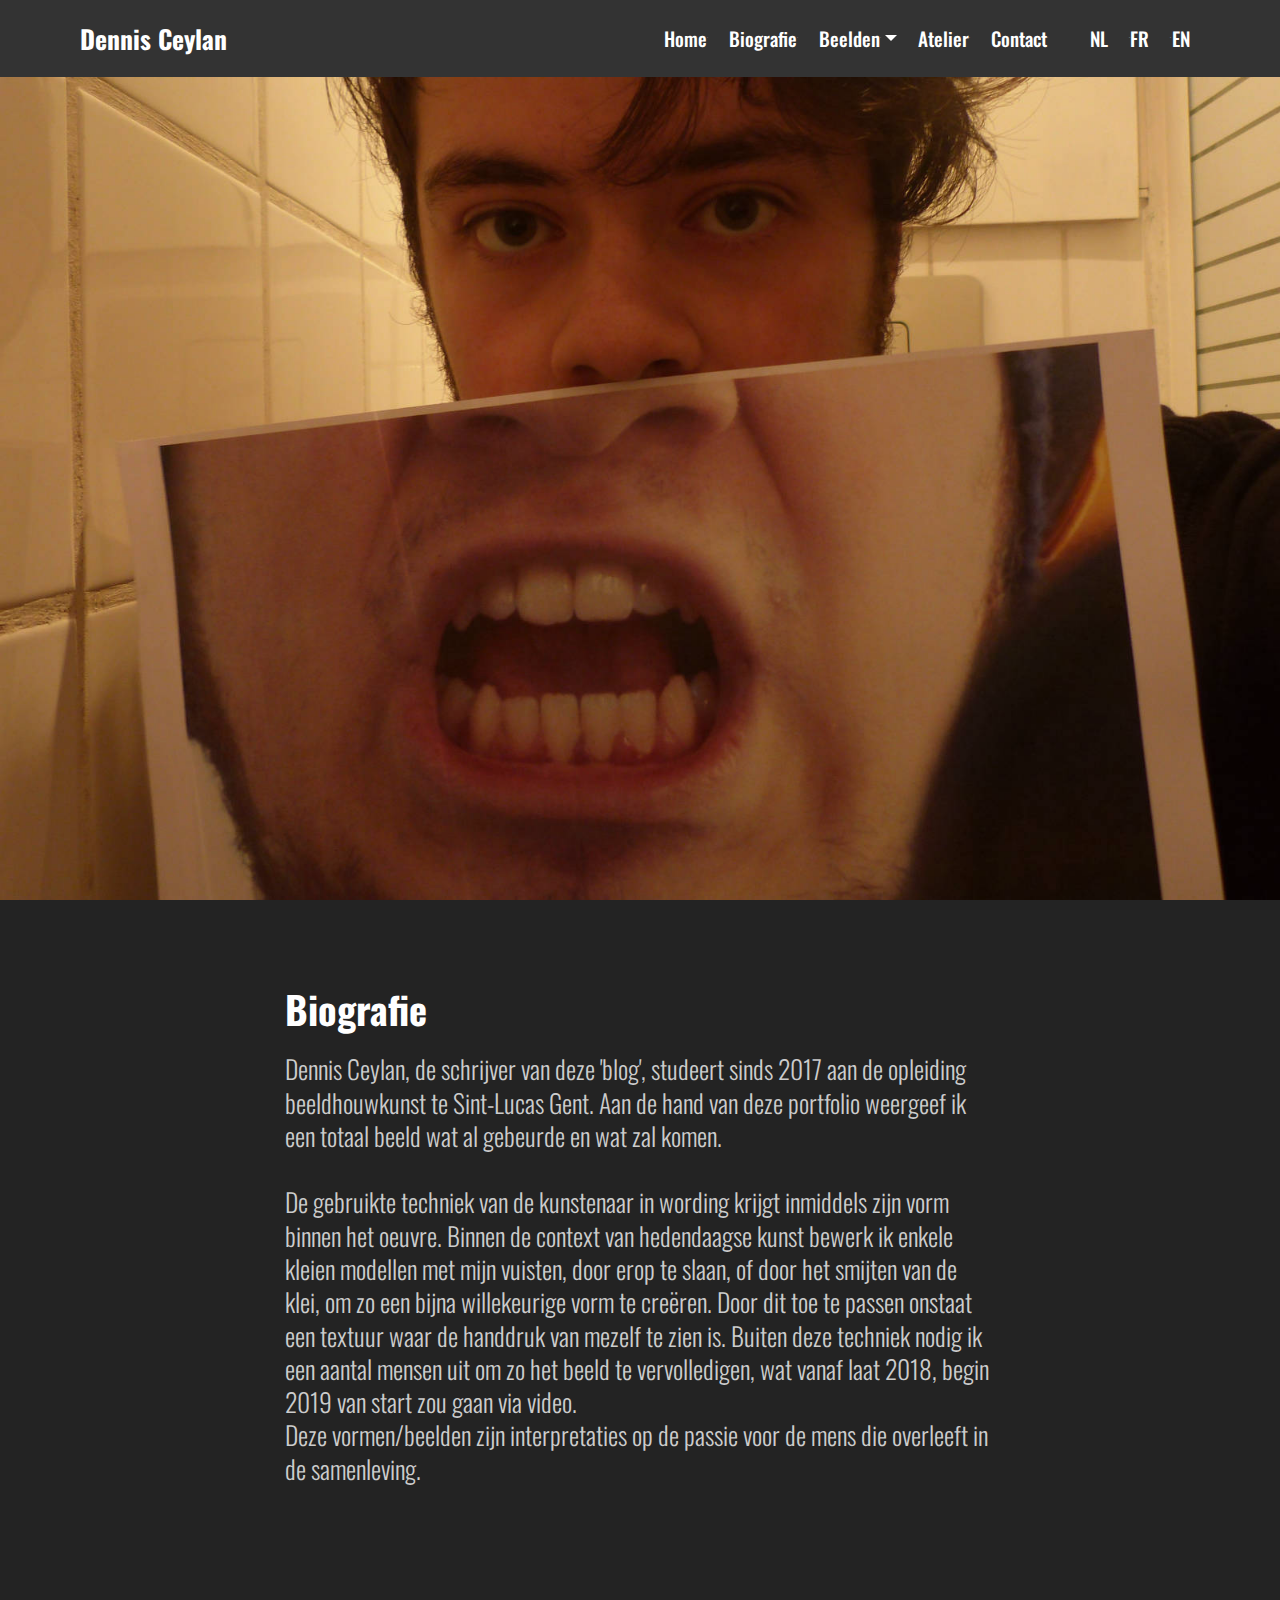
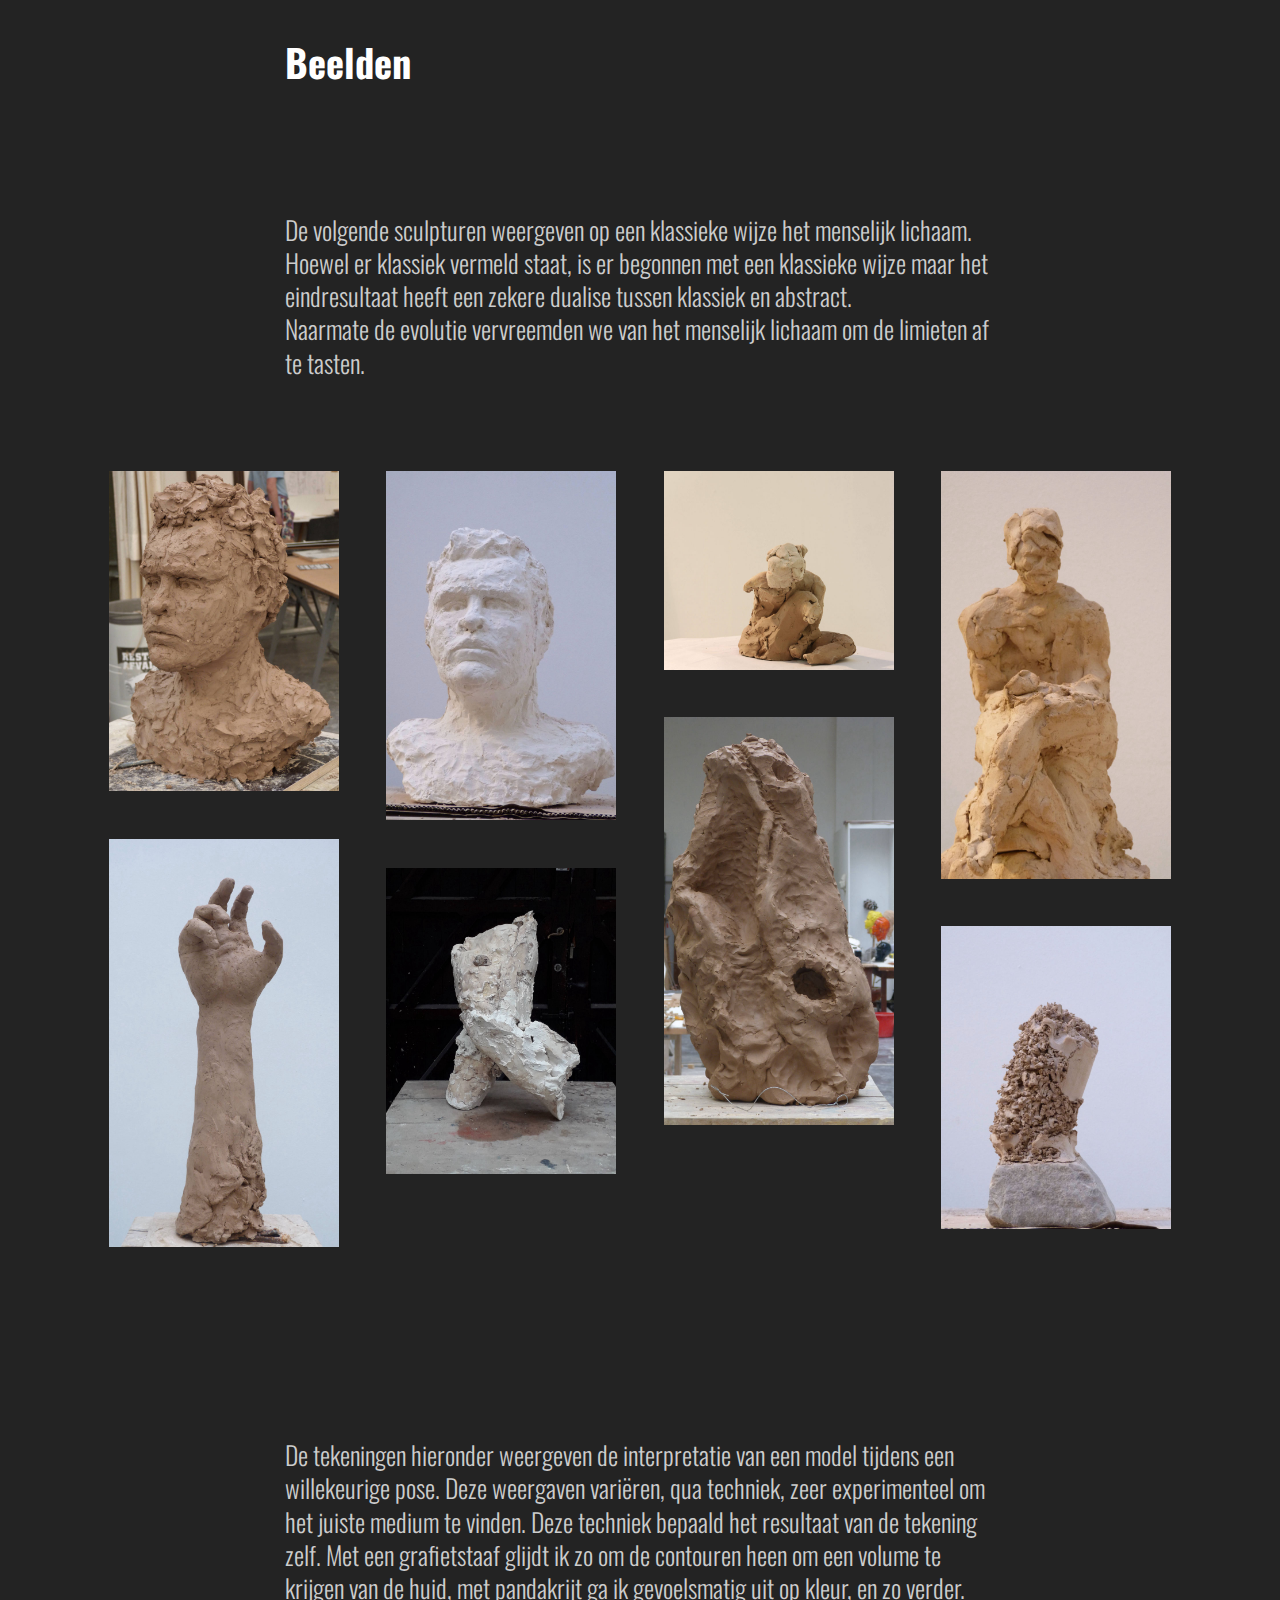
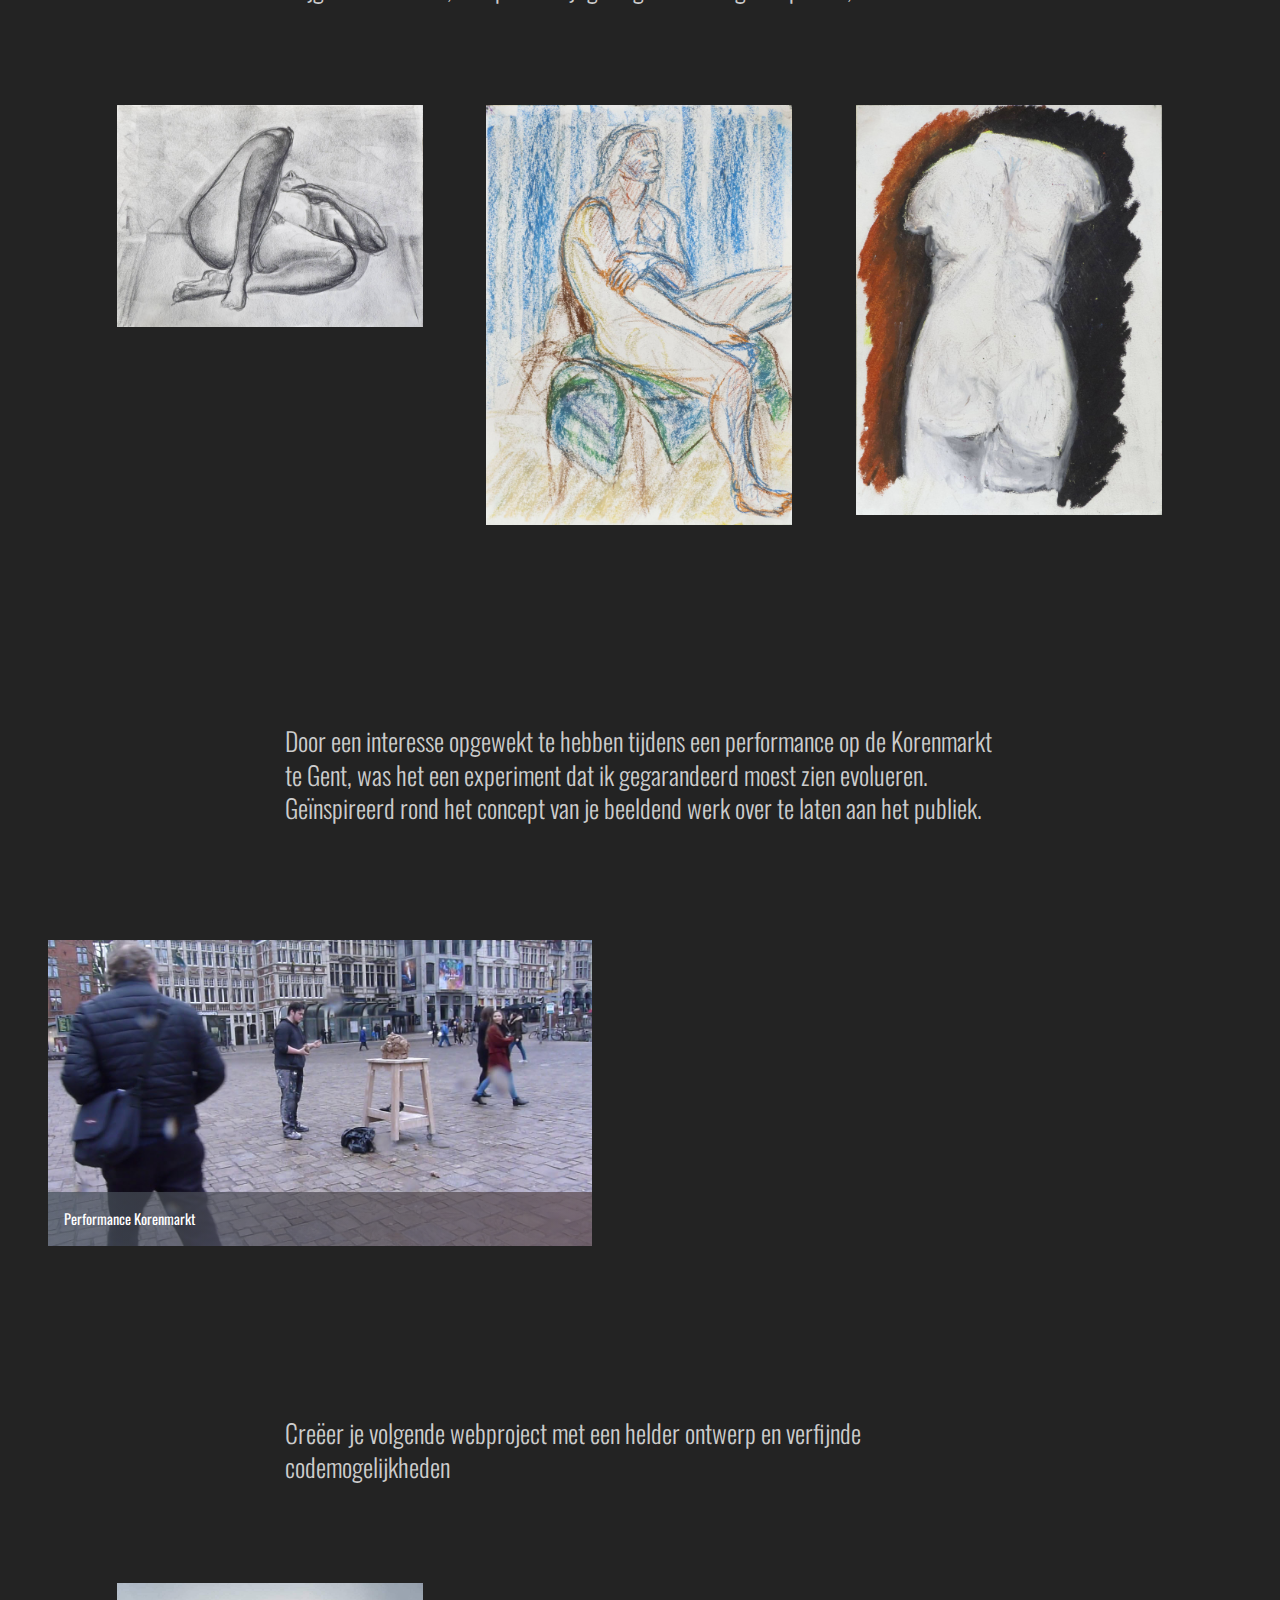
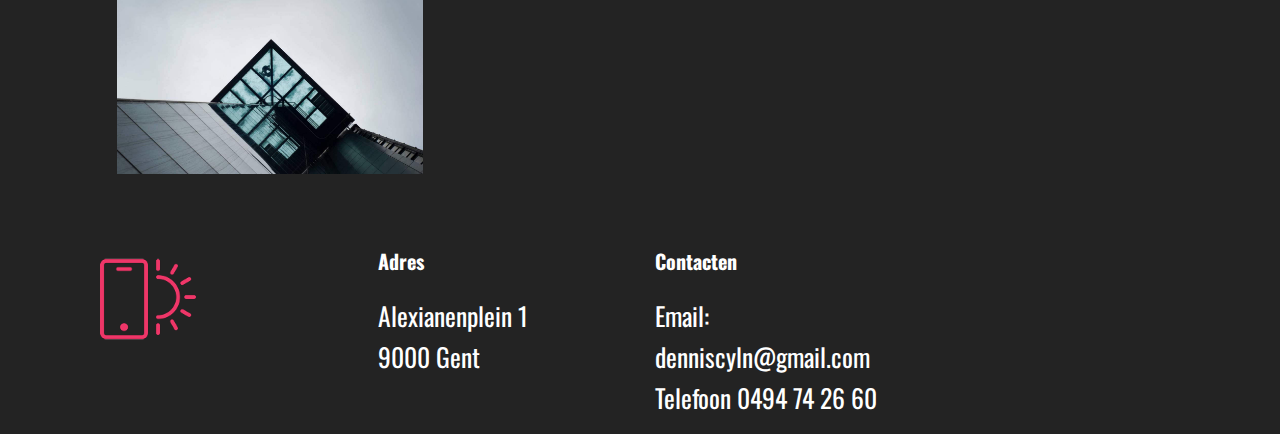
==== commit b4e3db99: "create github pages" ====
--- a/atelier.html
+++ b/atelier.html
@@ -6,7 +6,7 @@
   <meta http-equiv="X-UA-Compatible" content="IE=edge">
   <meta name="generator" content="Mobirise v4.8.6, mobirise.com">
   <meta name="viewport" content="width=device-width, initial-scale=1, minimum-scale=1">
-  <link rel="shortcut icon" href="assets/images/logo20.png" type="image/x-icon">
+  <link rel="shortcut icon" href="assets/images/logo21.png" type="image/x-icon">
   <meta name="description" content="">
   <title>Atelier</title>
   <link rel="stylesheet" href="assets/web/assets/mobirise-icons/mobirise-icons.css">
@@ -68,7 +68,7 @@
     </nav>
 </section>
 
-<section class="engine"><a href="https://mobirise.info/w">free html5 templates</a></section><section class="header9 cid-rbng6CJlDO mbr-fullscreen mbr-parallax-background" id="header9-8o">
+<section class="engine"><a href="https://mobirise.info">Mobirise</a></section><section class="header9 cid-rbng6CJlDO mbr-fullscreen mbr-parallax-background" id="header9-8o">
 
     
 
@@ -238,7 +238,7 @@
             <div class="col-12 col-md-3">
                 <div class="media-wrap">
                     <a href="https://mobirise.co/">
-                        <img src="assets/images/logo20.png" alt="Mobirise">
+                        <img src="assets/images/logo21.png" alt="Mobirise">
                     </a>
                 </div>
             </div>
